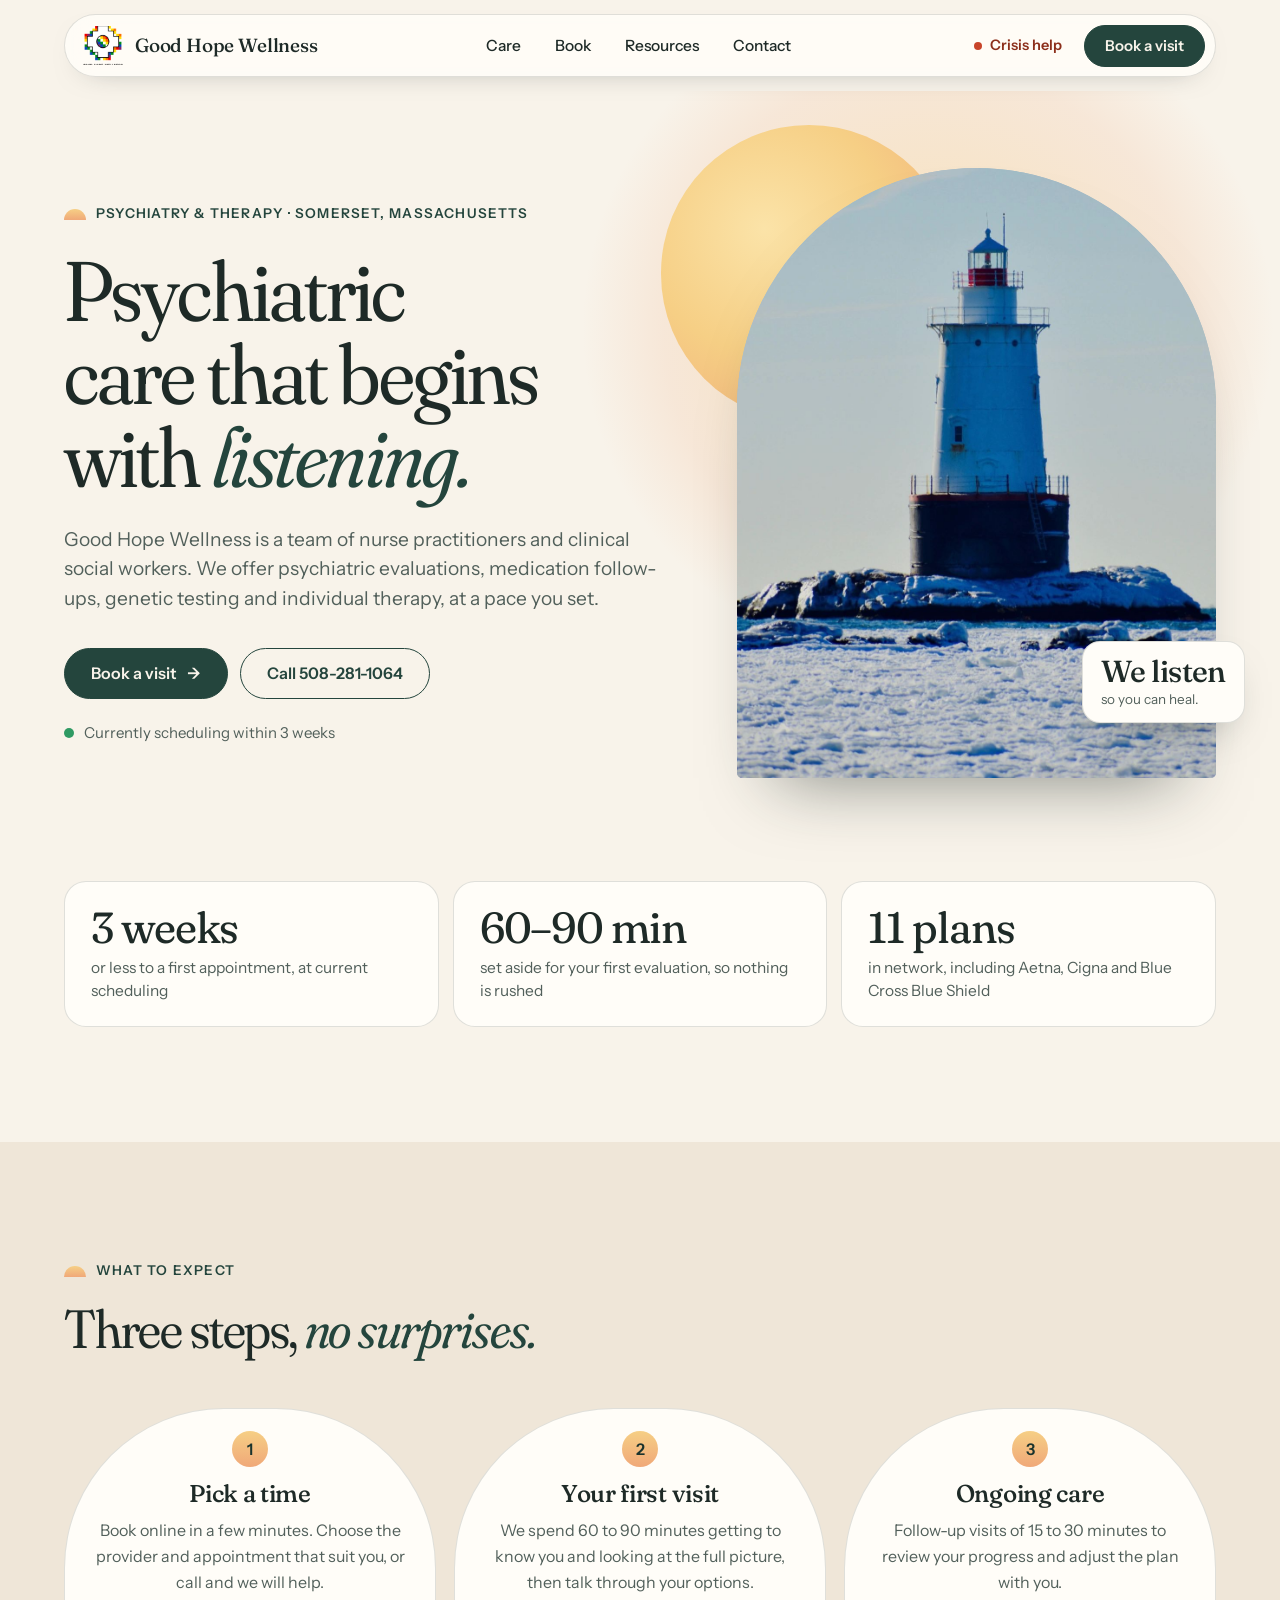
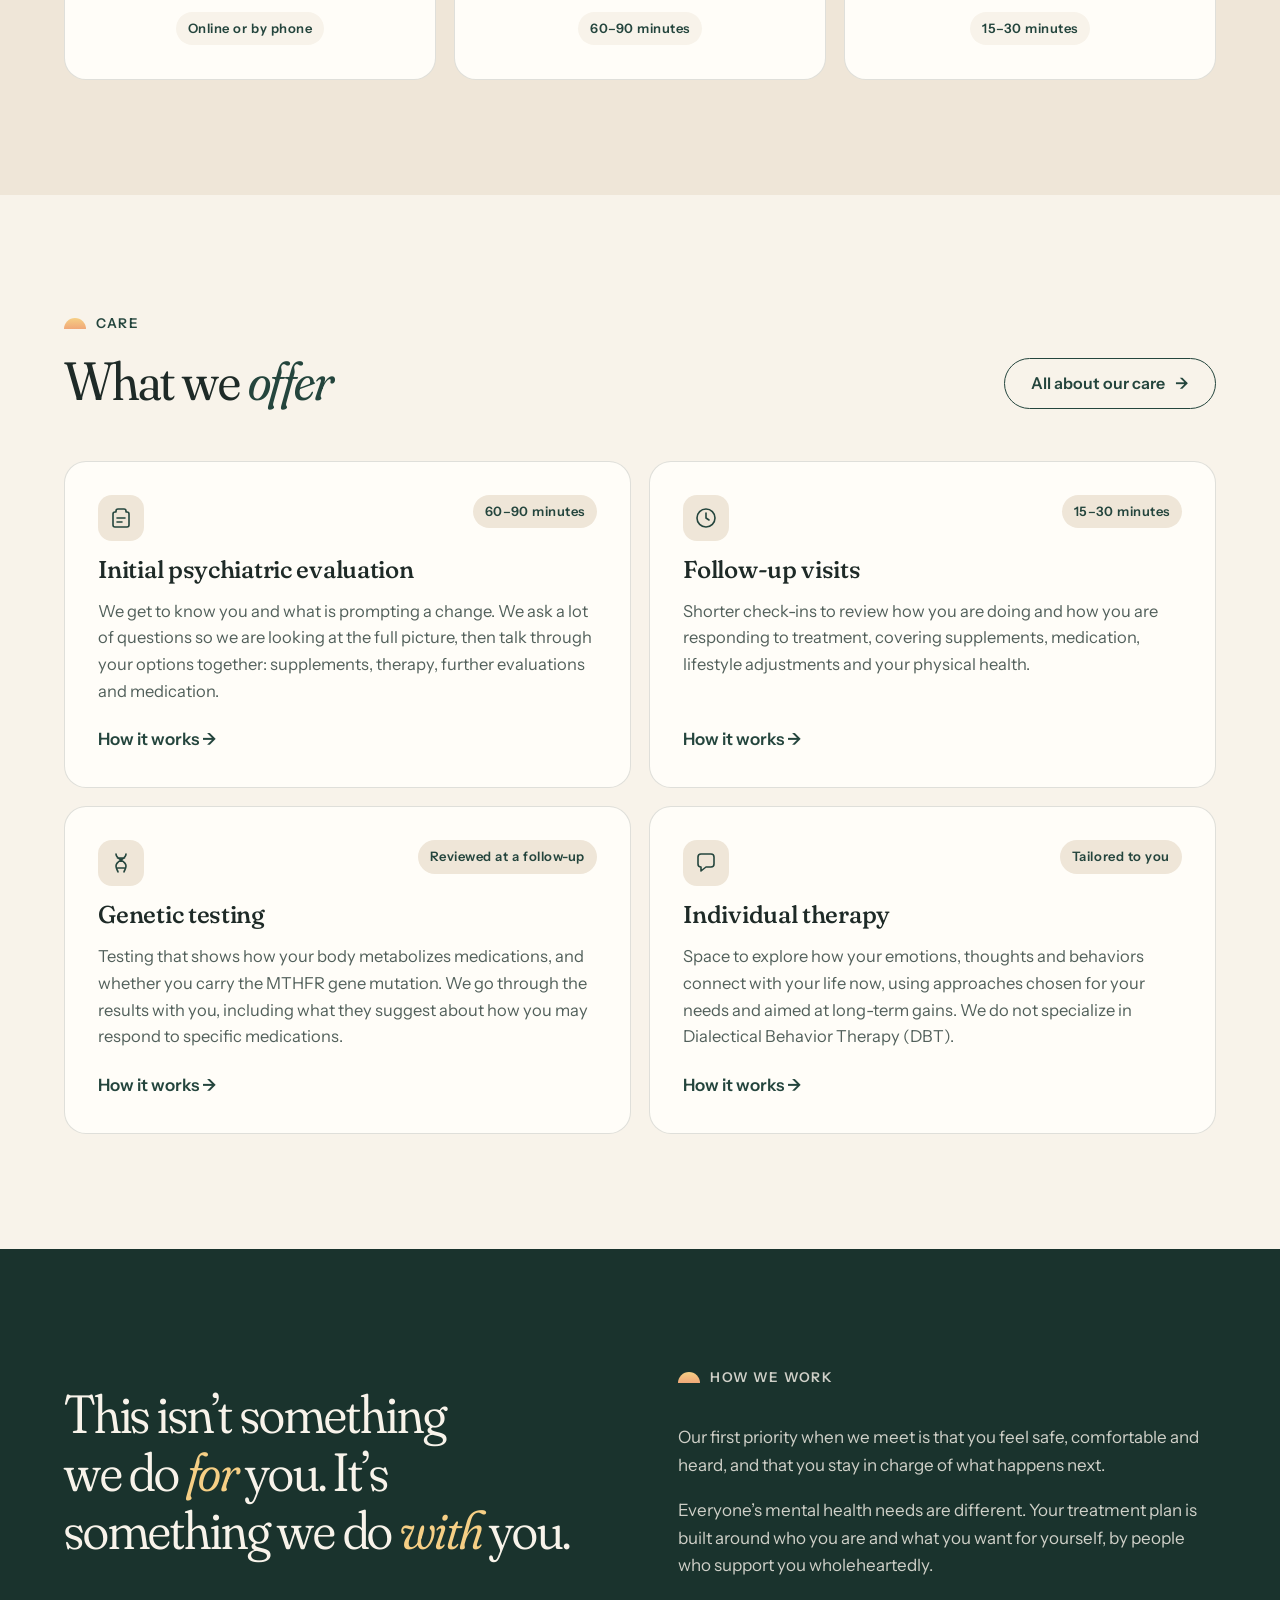
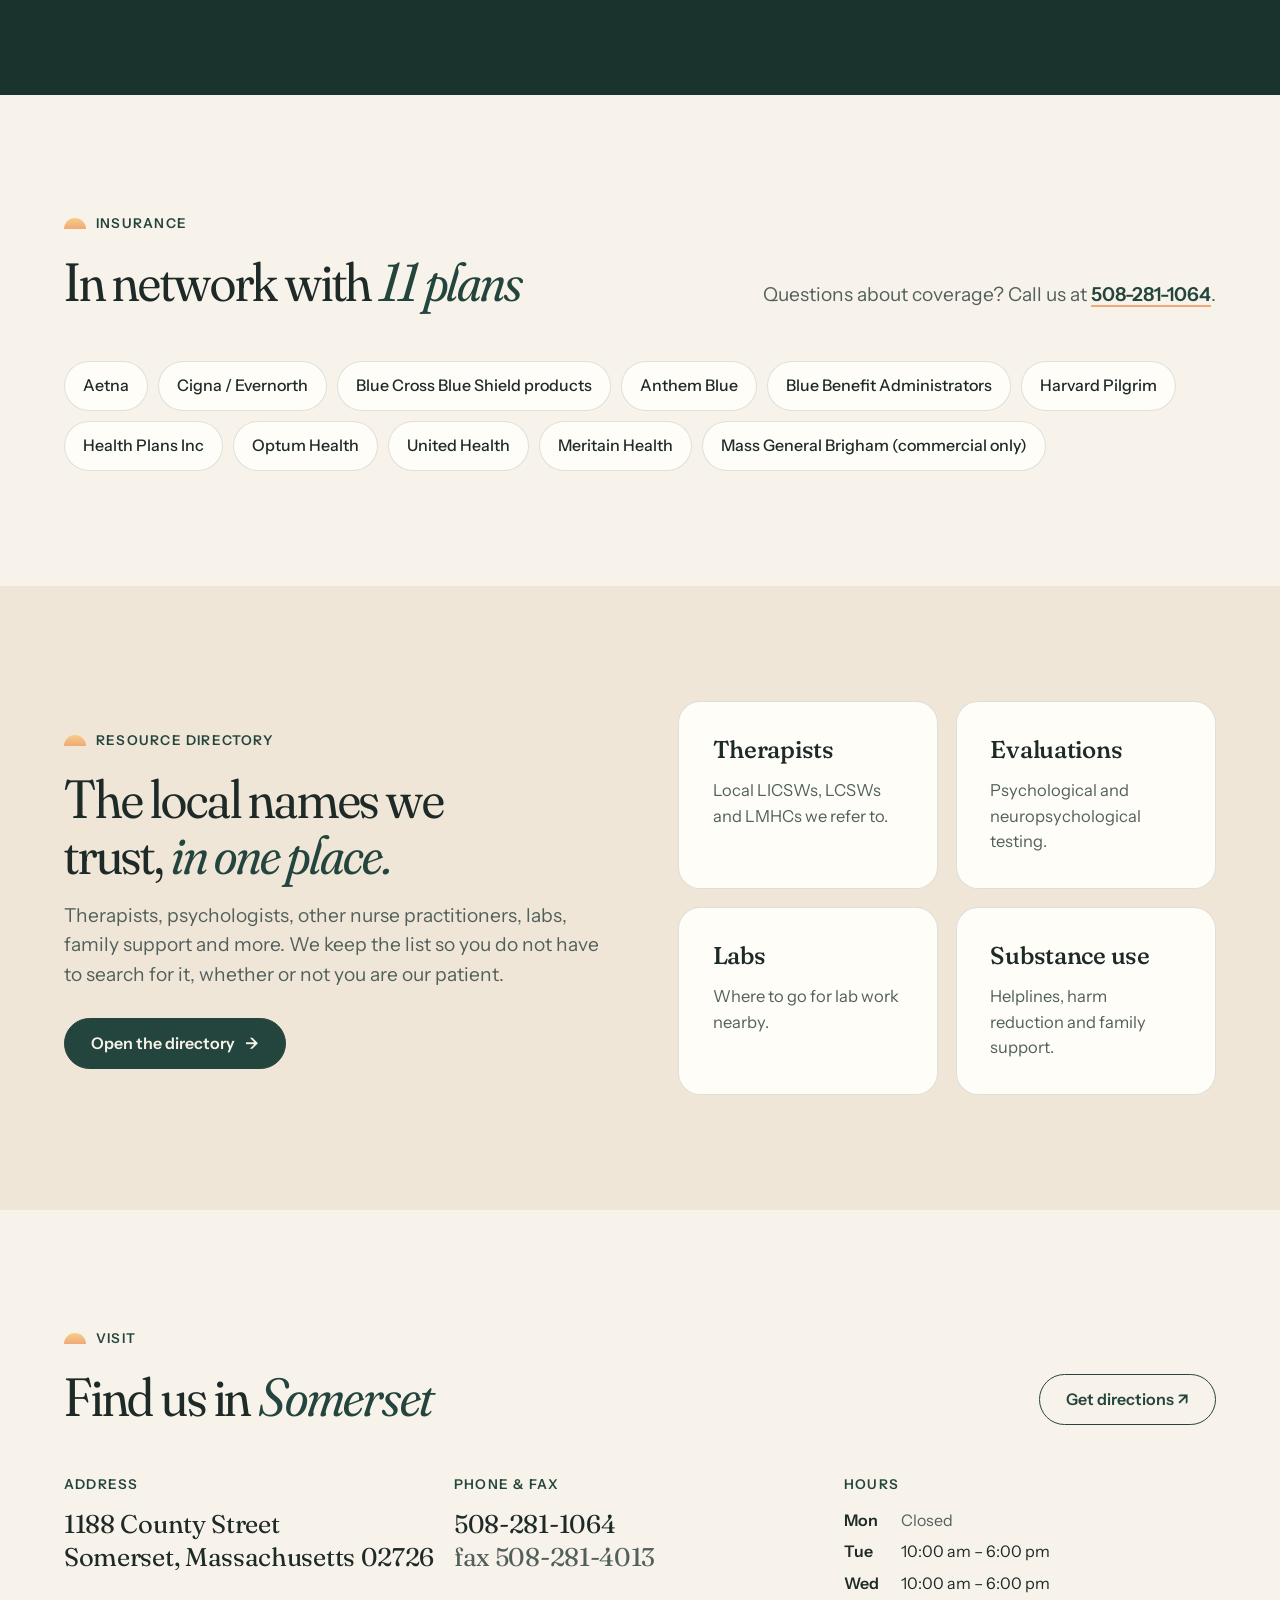
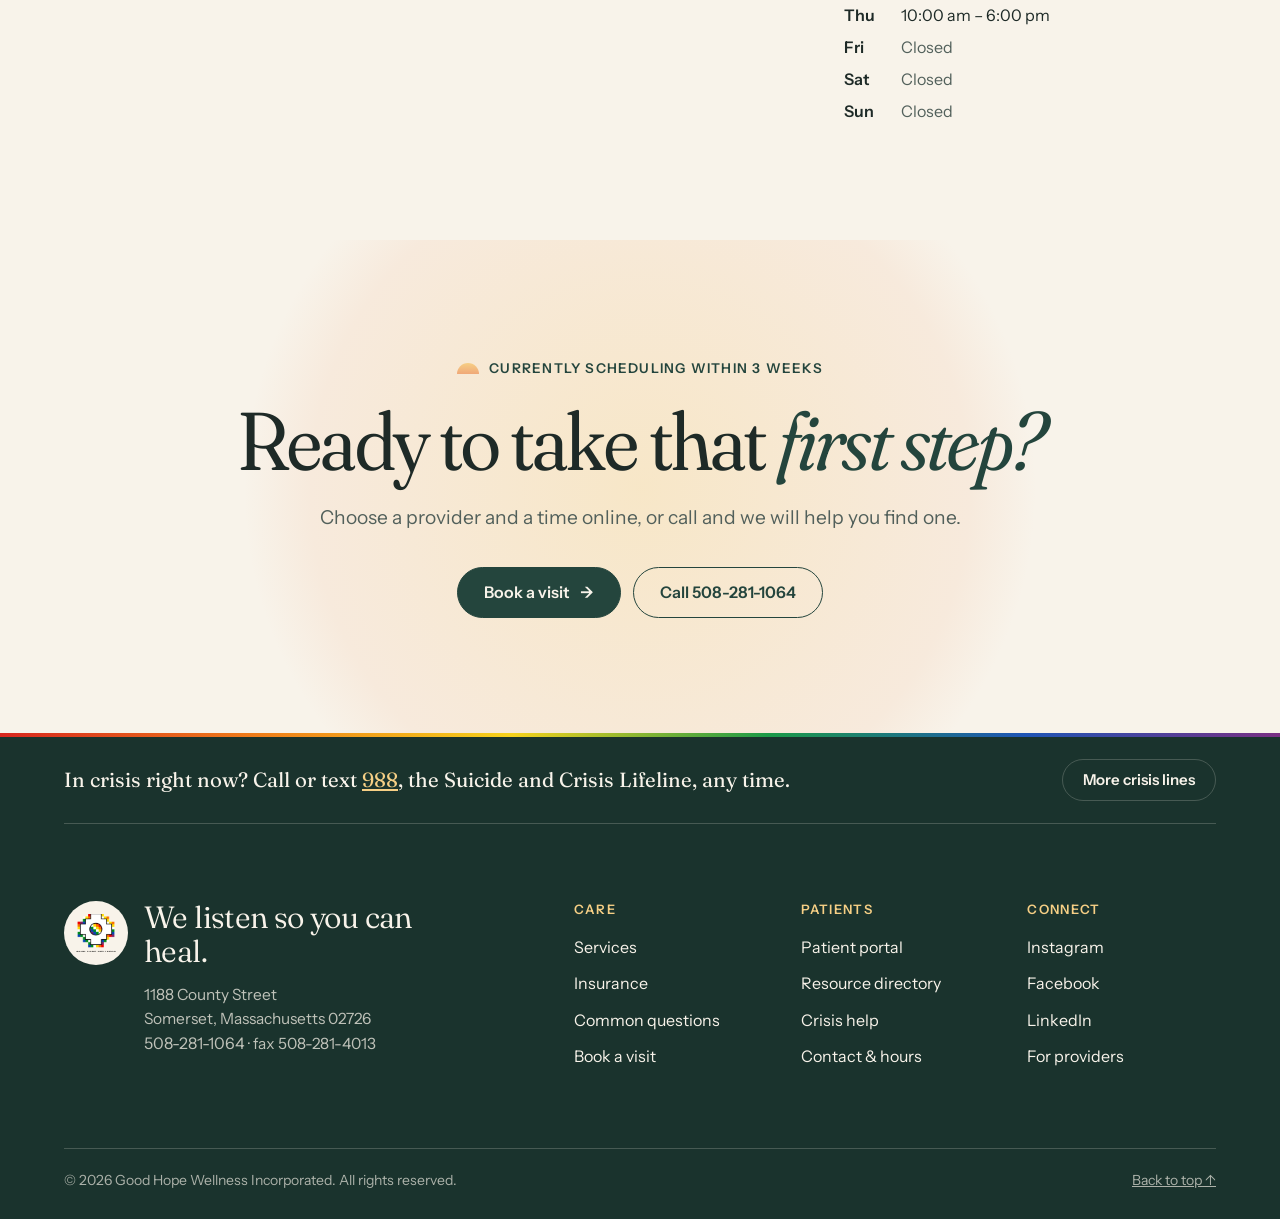
==== index.html @ fed4d44f "Add Good Hope Wellness website Six-page static site (home, care, book, resources, crisis, contact) f" ====
<!doctype html>
<html lang="en-US">
<head>
<meta charset="utf-8">
<meta name="viewport" content="width=device-width, initial-scale=1">
<title>Good Hope Wellness | Psychiatry &amp; therapy in Somerset, Massachusetts</title>
<meta name="description" content="Psychiatric evaluations, medication follow-ups, genetic testing and individual therapy in Somerset, MA. Currently scheduling within 3 weeks.">
<meta name="theme-color" content="#1a332d">
<meta property="og:site_name" content="Good Hope Wellness">
<meta property="og:title" content="Good Hope Wellness | Psychiatry &amp; therapy in Somerset, Massachusetts">
<meta property="og:description" content="Psychiatric evaluations, medication follow-ups, genetic testing and individual therapy in Somerset, MA. Currently scheduling within 3 weeks.">
<meta property="og:type" content="website">
<link rel="icon" href="assets/img/favicon.png">
<link rel="preconnect" href="https://fonts.googleapis.com">
<link rel="preconnect" href="https://fonts.gstatic.com" crossorigin>
<link rel="stylesheet" href="https://fonts.googleapis.com/css2?family=Fraunces:ital,opsz,wght,SOFT@0,9..144,300..600,0..100;1,9..144,300..600,0..100&family=Instrument+Sans:wght@400;500;600&display=swap">
<link rel="stylesheet" href="assets/css/site.css">
<script>document.documentElement.classList.add('js')</script>
<script type="application/ld+json">{"@context": "https://schema.org", "@type": "MedicalBusiness", "name": "Good Hope Wellness", "telephone": "+1-508-281-1064", "faxNumber": "+1-508-281-4013", "medicalSpecialty": "Psychiatric", "address": {"@type": "PostalAddress", "streetAddress": "1188 County Street", "addressLocality": "Somerset", "addressRegion": "MA", "postalCode": "02726", "addressCountry": "US"}, "openingHours": "Tu-Th 10:00-18:00", "sameAs": ["https://www.instagram.com/goodhopewellness", "https://www.facebook.com/GoodHopeWellnessInc", "https://www.linkedin.com/company/good-hope-wellness-incorporated"]}</script>
</head>
<body>
<a class="skip" href="#main">Skip to content</a>
<header class="site-header">
  <div class="wrap">
    <div class="bar">
      <a class="brand" href="./" aria-label="Good Hope Wellness, home"><img src="assets/img/mark.png" alt="" width="240" height="233"><b>Good Hope Wellness</b></a>
      <nav class="nav" aria-label="Primary"><a href="care/">Care</a><a href="book/">Book</a><a href="resources/">Resources</a><a href="contact/">Contact</a></nav>
      <div class="bar__end">
        <a class="crisis-link" href="crisis/">Crisis help</a>
        <a class="btn btn--sm" href="book/">Book a visit</a>
        <button class="menu-btn" type="button" aria-controls="mobile-nav" aria-expanded="false">Menu</button>
      </div>
    </div>
    <nav class="mobile-nav" id="mobile-nav" aria-label="Menu">
      <a href="care/">Care<span aria-hidden="true">→</span></a><a href="book/">Book<span aria-hidden="true">→</span></a><a href="resources/">Resources<span aria-hidden="true">→</span></a><a href="contact/">Contact<span aria-hidden="true">→</span></a>
      <a class="crisis" href="crisis/">Crisis help<span aria-hidden="true">→</span></a>
      <a class="btn" href="book/">Book a visit</a>
    </nav>
  </div>
</header>
<main id="main">
<section class="hero">
  <div class="wrap hero__grid">
    <div>
      <p class="eyebrow">Psychiatry &amp; therapy · Somerset, Massachusetts</p>
      <h1>Psychiatric care that begins with <em>listening.</em></h1>
      <p class="lede">Good Hope Wellness is a team of nurse practitioners and clinical social workers. We offer psychiatric evaluations, medication follow-ups, genetic testing and individual therapy, at a pace you set.</p>
      <div class="hero__cta">
        <a class="btn" href="book/">Book a visit <span class="arr" aria-hidden="true">→</span></a>
        <a class="btn btn--ghost" href="tel:5082811064">Call 508-281-1064</a>
      </div>
      <p class="hero__note"><span class="pulse" aria-hidden="true"></span>Currently scheduling within 3 weeks</p>
    </div>
    <div class="art">
      <div class="art__sun" aria-hidden="true"></div>
      <div class="arch"><img src="assets/img/lighthouse.jpg" alt="A white lighthouse on a small rocky island, surrounded by an icy sea." width="2560" height="1407" fetchpriority="high"></div>
      <div class="art__tag"><b>We listen</b><span>so you can heal.</span></div>
    </div>
  </div>
</section>

<section class="section" style="padding-top:0">
  <div class="wrap">
    <div class="facts">
      <div class="fact rise"><b>3 weeks</b><span>or less to a first appointment, at current scheduling</span></div>
      <div class="fact rise" style="--d:.08s"><b>60–90 min</b><span>set aside for your first evaluation, so nothing is rushed</span></div>
      <div class="fact rise" style="--d:.16s"><b>11 plans</b><span>in network, including Aetna, Cigna and Blue Cross Blue Shield</span></div>
    </div>
  </div>
</section>

<section class="section section--tint">
  <div class="wrap">
    <div class="head rise"><div><p class="eyebrow">What to expect</p><h2>Three steps, <em>no surprises.</em></h2></div></div>
    <ol class="steps">
      <li class="step rise"><h3>Pick a time</h3><p>Book online in a few minutes. Choose the provider and appointment that suit you, or call and we will help.</p><span class="tag">Online or by phone</span></li>
      <li class="step rise" style="--d:.08s"><h3>Your first visit</h3><p>We spend 60 to 90 minutes getting to know you and looking at the full picture, then talk through your options.</p><span class="tag">60–90 minutes</span></li>
      <li class="step rise" style="--d:.16s"><h3>Ongoing care</h3><p>Follow-up visits of 15 to 30 minutes to review your progress and adjust the plan with you.</p><span class="tag">15–30 minutes</span></li>
    </ol>
  </div>
</section>

<section class="section">
  <div class="wrap">
    <div class="head rise">
      <div><p class="eyebrow">Care</p><h2>What we <em>offer</em></h2></div>
      <a class="btn btn--ghost" href="care/">All about our care <span class="arr" aria-hidden="true">→</span></a>
    </div>
    <div class="cards"><a class="card rise" href="care/#eval" style="--d:0.0s"><div class="card__top"><span class="icon"><svg viewBox="0 0 24 24" fill="none" stroke="currentColor" stroke-width="1.6" stroke-linecap="round" stroke-linejoin="round" aria-hidden="true"><path d="M9 3h6a2 2 0 0 1 2 2v1h1a2 2 0 0 1 2 2v11a2 2 0 0 1-2 2H6a2 2 0 0 1-2-2V8a2 2 0 0 1 2-2h1V5a2 2 0 0 1 2-2Z"/><path d="M8 12h8M8 16h5"/></svg></span><span class="tag">60–90 minutes</span></div><h3>Initial psychiatric evaluation</h3><p>We get to know you and what is prompting a change. We ask a lot of questions so we are looking at the full picture, then talk through your options together: supplements, therapy, further evaluations and medication.</p><span class="more">How it works →</span></a><a class="card rise" href="care/#follow" style="--d:0.08s"><div class="card__top"><span class="icon"><svg viewBox="0 0 24 24" fill="none" stroke="currentColor" stroke-width="1.6" stroke-linecap="round" stroke-linejoin="round" aria-hidden="true"><circle cx="12" cy="12" r="9"/><path d="M12 7v5l3 2"/></svg></span><span class="tag">15–30 minutes</span></div><h3>Follow-up visits</h3><p>Shorter check-ins to review how you are doing and how you are responding to treatment, covering supplements, medication, lifestyle adjustments and your physical health.</p><span class="more">How it works →</span></a><a class="card rise" href="care/#gene" style="--d:0.0s"><div class="card__top"><span class="icon"><svg viewBox="0 0 24 24" fill="none" stroke="currentColor" stroke-width="1.6" stroke-linecap="round" stroke-linejoin="round" aria-hidden="true"><path d="M7 3c0 6 10 6 10 12 0 3-2 5-2 6M17 3c0 6-10 6-10 12 0 3 2 5 2 6M8.5 7h7M8.5 17h7"/></svg></span><span class="tag">Reviewed at a follow-up</span></div><h3>Genetic testing</h3><p>Testing that shows how your body metabolizes medications, and whether you carry the MTHFR gene mutation. We go through the results with you, including what they suggest about how you may respond to specific medications.</p><span class="more">How it works →</span></a><a class="card rise" href="care/#talk" style="--d:0.08s"><div class="card__top"><span class="icon"><svg viewBox="0 0 24 24" fill="none" stroke="currentColor" stroke-width="1.6" stroke-linecap="round" stroke-linejoin="round" aria-hidden="true"><path d="M4 6a3 3 0 0 1 3-3h10a3 3 0 0 1 3 3v7a3 3 0 0 1-3 3h-5l-5 4v-4a3 3 0 0 1-3-3V6Z"/></svg></span><span class="tag">Tailored to you</span></div><h3>Individual therapy</h3><p>Space to explore how your emotions, thoughts and behaviors connect with your life now, using approaches chosen for your needs and aimed at long-term gains. We do not specialize in Dialectical Behavior Therapy (DBT).</p><span class="more">How it works →</span></a></div>
  </div>
</section>

<section class="section dark">
  <div class="wrap split">
    <blockquote class="quote rise">This isn’t something we do <em>for</em> you. It’s something we do <em>with</em> you.</blockquote>
    <div class="prose rise" style="--d:.1s">
      <p class="eyebrow" style="margin-bottom:18px">How we work</p>
      <p>Our first priority when we meet is that you feel safe, comfortable and heard, and that you stay in charge of what happens next.</p>
      <p>Everyone’s mental health needs are different. Your treatment plan is built around who you are and what you want for yourself, by people who support you wholeheartedly.</p>
    </div>
  </div>
</section>

<section class="section">
  <div class="wrap">
    <div class="head rise">
      <div><p class="eyebrow">Insurance</p><h2>In network with <em>11 plans</em></h2></div>
      <p class="lede">Questions about coverage? Call us at <a class="tlink" href="tel:5082811064">508-281-1064</a>.</p>
    </div>
    <ul class="chips rise"><li class="chip">Aetna</li><li class="chip">Cigna / Evernorth</li><li class="chip">Blue Cross Blue Shield products</li><li class="chip">Anthem Blue</li><li class="chip">Blue Benefit Administrators</li><li class="chip">Harvard Pilgrim</li><li class="chip">Health Plans Inc</li><li class="chip">Optum Health</li><li class="chip">United Health</li><li class="chip">Meritain Health</li><li class="chip">Mass General Brigham (commercial only)</li></ul>
  </div>
</section>

<section class="section section--tint">
  <div class="wrap split">
    <div class="rise">
      <p class="eyebrow">Resource directory</p>
      <h2 style="margin-block:16px 18px">The local names we trust, <em>in one place.</em></h2>
      <p class="lede">Therapists, psychologists, other nurse practitioners, labs, family support and more. We keep the list so you do not have to search for it, whether or not you are our patient.</p>
      <p style="margin-top:28px"><a class="btn" href="resources/">Open the directory <span class="arr" aria-hidden="true">→</span></a></p>
    </div>
    <div class="cards rise" style="--d:.1s">
      <a class="card" href="resources/#therapists"><h3>Therapists</h3><p class="small">Local LICSWs, LCSWs and LMHCs we refer to.</p></a>
      <a class="card" href="resources/#evaluations"><h3>Evaluations</h3><p class="small">Psychological and neuropsychological testing.</p></a>
      <a class="card" href="resources/#labs"><h3>Labs</h3><p class="small">Where to go for lab work nearby.</p></a>
      <a class="card" href="resources/#substance"><h3>Substance use</h3><p class="small">Helplines, harm reduction and family support.</p></a>
    </div>
  </div>
</section>

<section class="section">
  <div class="wrap">
    <div class="head rise"><div><p class="eyebrow">Visit</p><h2>Find us in <em>Somerset</em></h2></div>
      <a class="btn btn--ghost" href="https://maps.google.com/maps?cid=18014019822060184220" target="_blank" rel="noopener">Get directions ↗</a></div>
    <div class="visit rise">
      <div><h3>Address</h3><p class="big">1188 County Street<br>Somerset, Massachusetts 02726</p></div>
      <div><h3>Phone &amp; fax</h3><p class="big"><a href="tel:5082811064">508-281-1064</a><br><span class="muted">fax 508-281-4013</span></p></div>
      <div><h3>Hours</h3><dl class="hours"><dt>Mon</dt><dd>Closed</dd><dt>Tue</dt><dd class="open">10:00 am – 6:00 pm</dd><dt>Wed</dt><dd class="open">10:00 am – 6:00 pm</dd><dt>Thu</dt><dd class="open">10:00 am – 6:00 pm</dd><dt>Fri</dt><dd>Closed</dd><dt>Sat</dt><dd>Closed</dd><dt>Sun</dt><dd>Closed</dd></dl></div>
    </div>
  </div>
</section>

<section class="section cta">
  <div class="wrap rise">
    <p class="eyebrow">Currently scheduling within 3 weeks</p>
    <h2>Ready to take that <em>first step?</em></h2>
    <p class="lede">Choose a provider and a time online, or call and we will help you find one.</p>
    <div class="cta__row">
      <a class="btn" href="book/">Book a visit <span class="arr" aria-hidden="true">→</span></a>
      <a class="btn btn--ghost" href="tel:5082811064">Call 508-281-1064</a>
    </div>
  </div>
</section>
</main>
<footer class="site-footer">
  <div class="wrap">
    <div class="foot-crisis">
      <p>In crisis right now? Call or text <a href="tel:988">988</a>, the Suicide and Crisis Lifeline, any time.</p>
      <a class="btn btn--line btn--sm" href="crisis/">More crisis lines</a>
    </div>
    <div class="foot">
      <div class="foot__brand">
        <span class="disc"><img src="assets/img/mark.png" alt="" width="240" height="233" loading="lazy"></span>
        <div><p class="tagline">We listen so you can heal.</p>
        <address>1188 County Street<br>Somerset, Massachusetts 02726<br><a href="tel:5082811064">508-281-1064</a> · fax 508-281-4013</address></div>
      </div>
      <div><h2>Care</h2><ul>
        <li><a href="care/">Services</a></li>
        <li><a href="care/#insurance">Insurance</a></li>
        <li><a href="care/#questions">Common questions</a></li>
        <li><a href="book/">Book a visit</a></li></ul></div>
      <div><h2>Patients</h2><ul>
        <li><a href="https://phr.charmtracker.com/login.sas?FACILITY_ID=18271991c0b58703e4a620fef637b2057838e95bfe2f4fdb98ee2e5ce9d5cc8ac81b440bc8a53a00" target="_blank" rel="noopener">Patient portal</a></li>
        <li><a href="resources/">Resource directory</a></li>
        <li><a href="crisis/">Crisis help</a></li>
        <li><a href="contact/">Contact &amp; hours</a></li></ul></div>
      <div><h2>Connect</h2><ul>
        <li><a href="https://www.instagram.com/goodhopewellness" target="_blank" rel="noopener">Instagram</a></li>
        <li><a href="https://www.facebook.com/GoodHopeWellnessInc" target="_blank" rel="noopener">Facebook</a></li>
        <li><a href="https://www.linkedin.com/company/good-hope-wellness-incorporated" target="_blank" rel="noopener">LinkedIn</a></li>
        <li><a href="contact/#providers">For providers</a></li></ul></div>
    </div>
    <div class="legal"><span>© 2026 Good Hope Wellness Incorporated. All rights reserved.</span><a href="#main">Back to top ↑</a></div>
  </div>
</footer>
<script src="assets/js/site.js" defer></script>
</body>
</html>
---- assets/css/site.css ----
/* Good Hope Wellness — new site
   Fraunces (display) + Instrument Sans (text). Soft arches, a rising sun, warm paper. */

:root {
  --paper: #f8f3ea;
  --paper-2: #efe6d8;
  --card: #fffdf8;
  --ink: #1e2a27;
  --muted: #52605b;
  --pine: #24453d;
  --pine-2: #1a332d;
  --dawn: #f0a878;
  --sun: #f6cf85;
  --sea: #a9bfca;
  --line: rgba(30, 42, 39, 0.14);
  --line-light: rgba(248, 243, 234, 0.2);
  --display: "Fraunces", "Iowan Old Style", Georgia, serif;
  --text: "Instrument Sans", system-ui, -apple-system, "Segoe UI", sans-serif;
  --gutter: clamp(20px, 5vw, 72px);
  --r: 22px;
  --ease: cubic-bezier(0.22, 0.8, 0.2, 1);
  --rainbow: linear-gradient(90deg, #d7261e, #ef7d1a, #f6d21c, #1c9a48, #1f55b5, #7a2f83);
}

*, *::before, *::after { box-sizing: border-box; }
html { -webkit-text-size-adjust: 100%; scroll-behavior: smooth; scroll-padding-top: 96px; }
body {
  margin: 0; background: var(--paper); color: var(--ink);
  font: 400 17px/1.62 var(--text);
  -webkit-font-smoothing: antialiased; text-rendering: optimizeLegibility;
}
img, svg { display: block; max-width: 100%; height: auto; }
h1, h2, h3, h4, p, ul, ol, dl, dd, figure, blockquote { margin: 0; padding: 0; }
ul, ol { list-style: none; }
a { color: inherit; }
button, input { font: inherit; color: inherit; }
:focus-visible { outline: 2px solid var(--pine); outline-offset: 3px; border-radius: 6px; }
.dark :focus-visible { outline-color: var(--sun); }
::selection { background: var(--sun); color: var(--ink); }

.skip { position: absolute; left: 12px; top: -80px; z-index: 100; background: var(--pine); color: var(--paper); padding: 12px 18px; border-radius: 999px; text-decoration: none; font-weight: 500; }
.skip:focus { top: 12px; }

.wrap { max-width: 1320px; margin-inline: auto; padding-inline: var(--gutter); }
.narrow { max-width: 860px; }

/* ---------- type ---------- */
.display, h1, h2 { font-family: var(--display); font-weight: 380; letter-spacing: -0.022em; font-variation-settings: "SOFT" 60, "opsz" 144; text-wrap: balance; }
h1 { font-size: clamp(2.7rem, 6.6vw, 5.7rem); line-height: 0.98; }
h2 { font-size: clamp(2rem, 4.2vw, 3.5rem); line-height: 1.04; }
h3 { font: 500 clamp(1.3rem, 1.9vw, 1.6rem)/1.18 var(--display); letter-spacing: -0.012em; font-variation-settings: "SOFT" 60; }
em { font-style: italic; color: var(--pine); }
.dark em { color: var(--sun); }
.eyebrow { display: inline-flex; align-items: center; gap: 10px; font-size: 13.5px; font-weight: 600; letter-spacing: 0.09em; text-transform: uppercase; color: var(--pine); }
.eyebrow::before { content: ""; width: 22px; height: 11px; border-radius: 22px 22px 0 0; background: linear-gradient(180deg, var(--sun), var(--dawn)); }
.dark .eyebrow { color: var(--sun); }
.lede { font-size: clamp(1.1rem, 1.5vw, 1.3rem); line-height: 1.55; color: var(--muted); max-width: 56ch; }
.dark .lede { color: rgba(248, 243, 234, 0.82); }
.muted { color: var(--muted); }
.small { font-size: 14.5px; line-height: 1.55; }

/* ---------- buttons ---------- */
.btn {
  display: inline-flex; align-items: center; justify-content: center; gap: 10px;
  padding: 15px 26px; border-radius: 999px; border: 1.5px solid var(--pine);
  background: var(--pine); color: var(--paper); text-decoration: none; font-weight: 600; font-size: 16px; line-height: 1.2;
  transition: transform 0.35s var(--ease), background 0.3s, color 0.3s, box-shadow 0.35s var(--ease); cursor: pointer;
}
.btn:hover { transform: translateY(-2px); box-shadow: 0 12px 26px -12px rgba(36, 69, 61, 0.55); }
.btn .arr { transition: transform 0.35s var(--ease); }
.btn:hover .arr { transform: translateX(4px); }
.btn--ghost { background: transparent; color: var(--pine); }
.btn--ghost:hover { background: var(--pine); color: var(--paper); }
.btn--sun { background: var(--sun); border-color: var(--sun); color: var(--pine-2); }
.btn--sun:hover { box-shadow: 0 12px 26px -12px rgba(246, 207, 133, 0.6); }
.btn--line { background: transparent; border-color: var(--line-light); color: var(--paper); }
.btn--line:hover { background: var(--paper); color: var(--pine-2); border-color: var(--paper); }
.btn--sm { padding: 11px 20px; font-size: 15px; }
.tlink { font-weight: 600; color: var(--pine); text-decoration: underline; text-decoration-thickness: 1.5px; text-underline-offset: 4px; text-decoration-color: var(--dawn); }
.tlink:hover { text-decoration-color: var(--pine); }
.dark .tlink { color: var(--paper); }

/* ---------- header ---------- */
.site-header { position: sticky; top: 0; z-index: 50; padding-block: 14px; transition: transform 0.45s var(--ease); }
.site-header.is-hidden { transform: translateY(-110%); }
.bar {
  display: flex; align-items: center; justify-content: space-between; gap: 18px;
  background: rgba(255, 253, 248, 0.86); backdrop-filter: blur(14px) saturate(150%); -webkit-backdrop-filter: blur(14px) saturate(150%);
  border: 1px solid var(--line); border-radius: 999px; padding: 9px 10px 9px 18px;
  box-shadow: 0 10px 30px -22px rgba(30, 42, 39, 0.5);
}
.brand { display: inline-flex; align-items: center; gap: 12px; text-decoration: none; }
.brand img { width: 40px; }
.brand b { font: 500 19px/1 var(--display); letter-spacing: -0.01em; white-space: nowrap; }
.nav { display: flex; align-items: center; gap: 4px; }
.nav a { text-decoration: none; font-weight: 500; font-size: 15.5px; padding: 9px 15px; border-radius: 999px; transition: background 0.25s; }
.nav a:hover, .nav a[aria-current="page"] { background: var(--paper-2); }
.bar__end { display: flex; align-items: center; gap: 8px; }
.crisis-link { display: inline-flex; align-items: center; gap: 8px; text-decoration: none; font-weight: 600; font-size: 14.5px; padding: 9px 14px; border-radius: 999px; color: #8c2f1b; }
.crisis-link::before { content: ""; width: 8px; height: 8px; border-radius: 50%; background: #c8452a; }
.crisis-link:hover { background: #f7e3da; }
.menu-btn { display: none; border: 1.5px solid var(--line); background: transparent; border-radius: 999px; padding: 10px 18px; font-weight: 600; font-size: 15px; cursor: pointer; }
.mobile-nav { display: none; }

/* ---------- hero ---------- */
.hero { position: relative; padding-block: clamp(36px, 6vw, 84px) clamp(56px, 8vw, 120px); overflow: hidden; }
.hero::before { content: ""; position: absolute; inset: -30% -10% auto 35%; height: 120%; z-index: -1; background: radial-gradient(closest-side, rgba(246, 207, 133, 0.5), rgba(240, 168, 120, 0.16) 55%, transparent 72%); }
.hero__grid { display: grid; grid-template-columns: minmax(0, 1.12fr) minmax(0, 0.88fr); gap: clamp(28px, 5vw, 80px); align-items: center; }
.hero h1 { margin-block: 22px 26px; }
.hero__cta { display: flex; flex-wrap: wrap; gap: 12px; margin-top: 34px; }
.hero__note { margin-top: 22px; display: flex; align-items: center; gap: 10px; font-size: 15px; color: var(--muted); }
.pulse { width: 10px; height: 10px; border-radius: 50%; background: #2f9a63; box-shadow: 0 0 0 0 rgba(47, 154, 99, 0.5); animation: pulse 2.4s infinite; flex: none; }
@keyframes pulse { 70% { box-shadow: 0 0 0 10px rgba(47, 154, 99, 0); } 100% { box-shadow: 0 0 0 0 rgba(47, 154, 99, 0); } }

.art { position: relative; max-width: 480px; margin-inline: auto; width: 100%; }
.art__sun { position: absolute; width: 62%; aspect-ratio: 1; border-radius: 50%; left: -16%; top: -7%; background: radial-gradient(circle at 35% 35%, #fbe3a8, var(--sun) 45%, var(--dawn)); }
.arch { position: relative; border-radius: 999px 999px var(--r) var(--r); overflow: hidden; aspect-ratio: 4 / 5.1; background: var(--sea); box-shadow: 0 40px 70px -40px rgba(30, 42, 39, 0.55); }
.arch img { width: 100%; height: 100%; object-fit: cover; object-position: 53% 50%; }
.art__tag { position: absolute; right: -6%; bottom: 9%; background: var(--card); border: 1px solid var(--line); border-radius: 18px; padding: 14px 18px; box-shadow: 0 18px 40px -22px rgba(30, 42, 39, 0.5); max-width: 220px; }
.art__tag b { display: block; font: 500 1.9rem/1 var(--display); letter-spacing: -0.02em; }
.art__tag span { font-size: 13.5px; color: var(--muted); line-height: 1.35; display: block; margin-top: 4px; }

/* ---------- sections ---------- */
.section { padding-block: clamp(64px, 9vw, 130px); }
.section--tint { background: var(--paper-2); }
.dark { background: var(--pine-2); color: var(--paper); }
.head { display: flex; flex-wrap: wrap; align-items: flex-end; justify-content: space-between; gap: 20px 40px; margin-bottom: clamp(30px, 4vw, 56px); }
.head h2 { margin-top: 16px; max-width: 16em; }
.head .lede { margin-top: 16px; }

.page-head { padding-block: clamp(34px, 5vw, 72px) clamp(40px, 6vw, 80px); position: relative; overflow: hidden; }
.page-head::before { content: ""; position: absolute; right: -8%; top: -60%; width: min(62vw, 720px); aspect-ratio: 1; border-radius: 50%; z-index: -1; background: radial-gradient(closest-side, rgba(246, 207, 133, 0.45), rgba(240, 168, 120, 0.12) 60%, transparent 74%); }
.page-head h1 { margin-block: 20px 22px; max-width: 13em; }

.facts { display: grid; grid-template-columns: repeat(3, minmax(0, 1fr)); gap: 14px; }
.fact { background: var(--card); border: 1px solid var(--line); border-radius: var(--r); padding: 24px 26px; }
.fact b { display: block; font: 400 clamp(2rem, 3.4vw, 2.9rem)/1 var(--display); letter-spacing: -0.025em; font-variation-settings: "SOFT" 60; }
.fact span { display: block; margin-top: 8px; color: var(--muted); font-size: 15.5px; line-height: 1.45; }

.steps { display: grid; grid-template-columns: repeat(3, minmax(0, 1fr)); gap: 18px; counter-reset: s; }
.step { position: relative; background: var(--card); border: 1px solid var(--line); border-radius: 160px 160px var(--r) var(--r); padding: 70px 30px 34px; text-align: center; counter-increment: s; }
.step::before { content: counter(s); position: absolute; top: 22px; left: 50%; transform: translateX(-50%); width: 36px; height: 36px; border-radius: 50%; display: grid; place-items: center; background: linear-gradient(180deg, var(--sun), var(--dawn)); font: 600 16px/1 var(--text); color: var(--pine-2); }
.step h3 { margin-bottom: 10px; }
.step p { color: var(--muted); font-size: 16px; }
.step .tag { display: inline-block; margin-top: 16px; }

.tag { font-size: 13px; font-weight: 600; letter-spacing: 0.04em; padding: 6px 12px; border-radius: 999px; background: var(--paper-2); color: var(--pine); }
.section--tint .tag { background: var(--paper); }

.cards { display: grid; grid-template-columns: repeat(2, minmax(0, 1fr)); gap: 18px; }
.cards--3 { grid-template-columns: repeat(3, minmax(0, 1fr)); }
.card { background: var(--card); border: 1px solid var(--line); border-radius: var(--r); padding: clamp(24px, 2.6vw, 36px); display: flex; flex-direction: column; gap: 14px; transition: transform 0.4s var(--ease), box-shadow 0.4s var(--ease); }
a.card { text-decoration: none; }
a.card:hover { transform: translateY(-4px); box-shadow: 0 26px 44px -30px rgba(30, 42, 39, 0.5); }
.card p { color: var(--muted); font-size: 16.5px; }
.card .more { margin-top: auto; padding-top: 8px; font-weight: 600; color: var(--pine); }
.card__top { display: flex; justify-content: space-between; align-items: flex-start; gap: 14px; }
.icon { width: 46px; height: 46px; border-radius: 14px; display: grid; place-items: center; background: var(--paper-2); color: var(--pine); flex: none; }
.icon svg { width: 24px; height: 24px; }

.split { display: grid; grid-template-columns: minmax(0, 1fr) minmax(0, 1fr); gap: clamp(28px, 6vw, 96px); align-items: center; }
.quote { font: 350 clamp(1.9rem, 4.2vw, 3.6rem)/1.08 var(--display); letter-spacing: -0.022em; font-variation-settings: "SOFT" 80, "opsz" 144; text-wrap: balance; }
.prose p + p { margin-top: 1.05em; }
.prose p { color: var(--muted); }
.dark .prose p { color: rgba(248, 243, 234, 0.82); }

.chips { display: flex; flex-wrap: wrap; gap: 10px; }
.chip { background: var(--card); border: 1px solid var(--line); border-radius: 999px; padding: 11px 18px; font-weight: 500; font-size: 16px; }
.dark .chip { background: rgba(248, 243, 234, 0.07); border-color: var(--line-light); }

.visit { display: grid; grid-template-columns: repeat(3, minmax(0, 1fr)); gap: 18px; }
.visit h3 { font: 600 13.5px/1.3 var(--text); letter-spacing: 0.09em; text-transform: uppercase; color: var(--pine); margin-bottom: 14px; }
.dark .visit h3 { color: var(--sun); }
.big { font: 400 clamp(1.35rem, 2vw, 1.7rem)/1.3 var(--display); letter-spacing: -0.012em; }
.big a { text-decoration: none; }
.big a:hover { text-decoration: underline; text-underline-offset: 5px; text-decoration-thickness: 1.5px; }
.hours { display: grid; grid-template-columns: auto 1fr; gap: 6px 22px; font-size: 16px; }
.hours dt { font-weight: 600; }
.hours dd { color: var(--muted); }
.hours .open { color: var(--ink); }
.dark .hours dd { color: rgba(248, 243, 234, 0.7); }
.dark .hours .open { color: var(--paper); }

/* FAQ */
.faq { border-top: 1px solid var(--line); }
.faq details { border-bottom: 1px solid var(--line); }
.faq summary { list-style: none; cursor: pointer; display: flex; justify-content: space-between; align-items: center; gap: 20px; padding: 22px 0; font: 500 clamp(1.15rem, 1.7vw, 1.4rem)/1.25 var(--display); letter-spacing: -0.01em; }
.faq summary::-webkit-details-marker { display: none; }
.faq summary::after { content: "+"; flex: none; width: 34px; height: 34px; border-radius: 50%; border: 1.5px solid var(--line); display: grid; place-items: center; font: 400 20px/1 var(--text); transition: transform 0.35s var(--ease), background 0.3s; }
.faq details[open] summary::after { transform: rotate(45deg); background: var(--sun); border-color: var(--sun); }
.faq details p { padding: 0 54px 24px 0; color: var(--muted); max-width: 68ch; }

/* resources directory */
.tools { position: sticky; top: 84px; z-index: 20; background: rgba(248, 243, 234, 0.92); backdrop-filter: blur(10px); -webkit-backdrop-filter: blur(10px); padding-block: 14px; border-bottom: 1px solid var(--line); }
.tools__in { display: flex; flex-wrap: wrap; gap: 12px 16px; align-items: center; }
.search { flex: 1 1 260px; max-width: 380px; position: relative; }
.search input { width: 100%; border: 1.5px solid var(--line); background: var(--card); border-radius: 999px; padding: 12px 18px 12px 44px; font-size: 16px; }
.search input:focus { outline: none; border-color: var(--pine); }
.search svg { position: absolute; left: 16px; top: 50%; transform: translateY(-50%); width: 18px; height: 18px; color: var(--muted); }
.filters { display: flex; flex-wrap: wrap; gap: 8px; }
.filter { border: 1.5px solid var(--line); background: transparent; border-radius: 999px; padding: 9px 16px; font-weight: 500; font-size: 15px; cursor: pointer; transition: background 0.25s, color 0.25s, border-color 0.25s; }
.filter:hover { border-color: var(--pine); }
.filter[aria-pressed="true"] { background: var(--pine); border-color: var(--pine); color: var(--paper); }
.count { font-size: 14.5px; color: var(--muted); margin-left: auto; }
.group { padding-block: clamp(36px, 5vw, 64px); border-bottom: 1px solid var(--line); }
.group[hidden], .res[hidden] { display: none; }
.group__head { display: grid; grid-template-columns: minmax(0, 4fr) minmax(0, 8fr); gap: 16px clamp(20px, 4vw, 60px); }
.group__head h2 { font-size: clamp(1.7rem, 3vw, 2.5rem); }
.group__head p { color: var(--muted); margin-top: 12px; font-size: 16px; }
.list { display: grid; grid-template-columns: repeat(2, minmax(0, 1fr)); gap: 12px; }
.res { background: var(--card); border: 1px solid var(--line); border-radius: 18px; padding: 18px 20px; display: flex; flex-direction: column; gap: 6px; text-decoration: none; transition: transform 0.35s var(--ease), border-color 0.25s; }
a.res:hover { transform: translateY(-2px); border-color: var(--pine); }
.res b { font: 500 1.14rem/1.25 var(--display); letter-spacing: -0.008em; }
.res span { font-size: 14.5px; color: var(--muted); line-height: 1.45; }
.res .dom { font-size: 13.5px; font-weight: 600; color: var(--pine); margin-top: auto; padding-top: 6px; }
.res a { color: var(--pine); font-weight: 600; }
.empty { padding: 60px 0; text-align: center; color: var(--muted); }

/* crisis */
.nine { background: var(--pine-2); color: var(--paper); border-radius: calc(var(--r) * 1.4); padding: clamp(28px, 4.4vw, 64px); display: grid; grid-template-columns: auto 1fr; gap: 16px clamp(24px, 5vw, 80px); align-items: center; }
.nine a.num { font: 350 clamp(5rem, 15vw, 11rem)/0.82 var(--display); letter-spacing: -0.04em; text-decoration: none; color: var(--sun); font-variation-settings: "SOFT" 80, "opsz" 144; }
.nine p { font: 400 clamp(1.3rem, 2.2vw, 1.9rem)/1.22 var(--display); max-width: 22em; }
.lines { border-top: 1px solid var(--line); }
.lines li { display: grid; grid-template-columns: minmax(0, 5fr) minmax(0, 7fr); gap: 6px clamp(16px, 3vw, 44px); padding: 20px 0; border-bottom: 1px solid var(--line); align-items: baseline; }
.lines .who { color: var(--muted); font-size: 16px; }
.lines .how { font: 400 clamp(1.25rem, 2vw, 1.65rem)/1.25 var(--display); }
.lines .how a, .region a.tel { color: var(--pine); text-decoration: underline; text-decoration-color: var(--dawn); text-underline-offset: 4px; text-decoration-thickness: 1.5px; }
.region h3 { margin-bottom: 4px; }
.region .big { margin-top: 4px; }

.embed { border: 1px solid var(--line); border-radius: var(--r); overflow: hidden; background: #fff; }
.embed iframe { display: block; width: 100%; height: 1040px; border: 0; }

/* closing band */
.cta { position: relative; overflow: hidden; text-align: center; }
.cta::before { content: ""; position: absolute; left: 50%; bottom: -62%; width: min(120vw, 1100px); aspect-ratio: 1; border-radius: 50%; transform: translateX(-50%); background: radial-gradient(closest-side, rgba(246, 207, 133, 0.34), rgba(240, 168, 120, 0.12) 60%, transparent 72%); pointer-events: none; }
.cta > .wrap { position: relative; }
.cta h2 { font-size: clamp(2.4rem, 6.4vw, 5.2rem); line-height: 0.98; margin: 18px auto 22px; max-width: 12em; }
.cta .lede { margin-inline: auto; }
.cta__row { display: flex; flex-wrap: wrap; justify-content: center; gap: 12px; margin-top: 34px; }

/* ---------- footer ---------- */
.site-footer { background: var(--pine-2); color: var(--paper); }
.site-footer::before { content: ""; display: block; height: 4px; background: var(--rainbow); }
.foot-crisis { display: flex; flex-wrap: wrap; align-items: center; justify-content: space-between; gap: 14px 30px; padding-block: 22px; border-bottom: 1px solid var(--line-light); }
.foot-crisis p { font: 400 clamp(1.1rem, 1.6vw, 1.35rem)/1.3 var(--display); }
.foot-crisis a:not(.btn) { color: var(--sun); }
.foot { display: grid; grid-template-columns: minmax(0, 5fr) repeat(3, minmax(0, 2fr)); gap: 36px clamp(16px, 3vw, 48px); padding-block: clamp(44px, 6vw, 84px); }
.foot__brand { display: flex; gap: 16px; align-items: flex-start; }
.foot__brand .disc { flex: none; width: 64px; height: 64px; border-radius: 50%; background: var(--paper); display: grid; place-items: center; }
.foot__brand .disc img { width: 40px; }
.foot__brand p.tagline { font: 350 clamp(1.5rem, 2.4vw, 2.1rem)/1.1 var(--display); letter-spacing: -0.02em; max-width: 10em; }
.foot address { font-style: normal; margin-top: 14px; color: rgba(248, 243, 234, 0.74); font-size: 15.5px; line-height: 1.55; }
.foot h2 { font: 600 13px/1.3 var(--text); letter-spacing: 0.1em; text-transform: uppercase; color: var(--sun); margin-bottom: 16px; }
.foot li + li { margin-top: 9px; }
.foot a { text-decoration: none; font-size: 16px; }
.foot a:hover { text-decoration: underline; text-underline-offset: 4px; }
.legal { display: flex; flex-wrap: wrap; justify-content: space-between; gap: 8px 24px; padding-block: 20px 28px; border-top: 1px solid var(--line-light); font-size: 14px; color: rgba(248, 243, 234, 0.66); }
.legal a { color: inherit; }

/* ---------- motion ---------- */
.js .rise { opacity: 0; transform: translateY(22px); transition: opacity 0.9s var(--ease), transform 0.9s var(--ease); transition-delay: var(--d, 0s); }
.js .rise.in { opacity: 1; transform: none; }
.js .art__sun { transform: translateY(26%) scale(0.86); opacity: 0; transition: transform 1.8s var(--ease) 0.15s, opacity 1.2s ease 0.15s; }
.js.ready .art__sun { transform: none; opacity: 1; }

/* ---------- responsive ---------- */
@media (max-width: 1020px) {
  .nav, .crisis-link { display: none; }
  .menu-btn { display: inline-block; }
  .mobile-nav { display: none; margin-top: 10px; background: var(--card); border: 1px solid var(--line); border-radius: 26px; padding: 14px; box-shadow: 0 24px 50px -28px rgba(30, 42, 39, 0.55); }
  .mobile-nav.open { display: block; }
  .mobile-nav a { display: flex; justify-content: space-between; text-decoration: none; padding: 15px 16px; border-radius: 16px; font: 500 1.35rem/1.2 var(--display); }
  .mobile-nav a:hover, .mobile-nav a[aria-current="page"] { background: var(--paper-2); }
  .mobile-nav .crisis { color: #8c2f1b; }
  .mobile-nav .btn { margin-top: 10px; font: 600 16px/1.2 var(--text); justify-content: center; color: var(--paper); }
  .foot { grid-template-columns: repeat(3, minmax(0, 1fr)); }
  .foot__brand { grid-column: 1 / -1; }
  .cards--3 { grid-template-columns: repeat(2, minmax(0, 1fr)); }
}
@media (max-width: 860px) {
  .hero__grid, .split, .group__head { grid-template-columns: 1fr; }
  .art { max-width: 360px; margin-top: 12px; }
  .art__tag { right: -2%; }
  .facts, .steps, .visit { grid-template-columns: 1fr; }
  .step { border-radius: var(--r); padding: 64px 26px 28px; }
  .cards, .cards--3, .list { grid-template-columns: 1fr; }
  .nine { grid-template-columns: 1fr; }
  .lines li { grid-template-columns: 1fr; }
  .tools { position: static; }
  .count { margin-left: 0; width: 100%; }
  .faq details p { padding-right: 0; }
}
@media (max-width: 560px) {
  body { font-size: 16.5px; }
  .brand b { font-size: 17px; }
  .bar .btn { display: none; }
  .hero__cta .btn, .cta__row .btn { flex: 1 1 100%; }
  .foot { grid-template-columns: 1fr 1fr; }
  .embed iframe { height: 1160px; }
}
@media (prefers-reduced-motion: reduce) {
  html { scroll-behavior: auto; }
  *, *::before, *::after { animation: none !important; transition-duration: 0.001s !important; transition-delay: 0s !important; }
  .js .rise, .js .art__sun { opacity: 1; transform: none; }
}
@media print {
  .site-header, .cta, .tools { display: none !important; }
  .js .rise { opacity: 1; transform: none; }
}
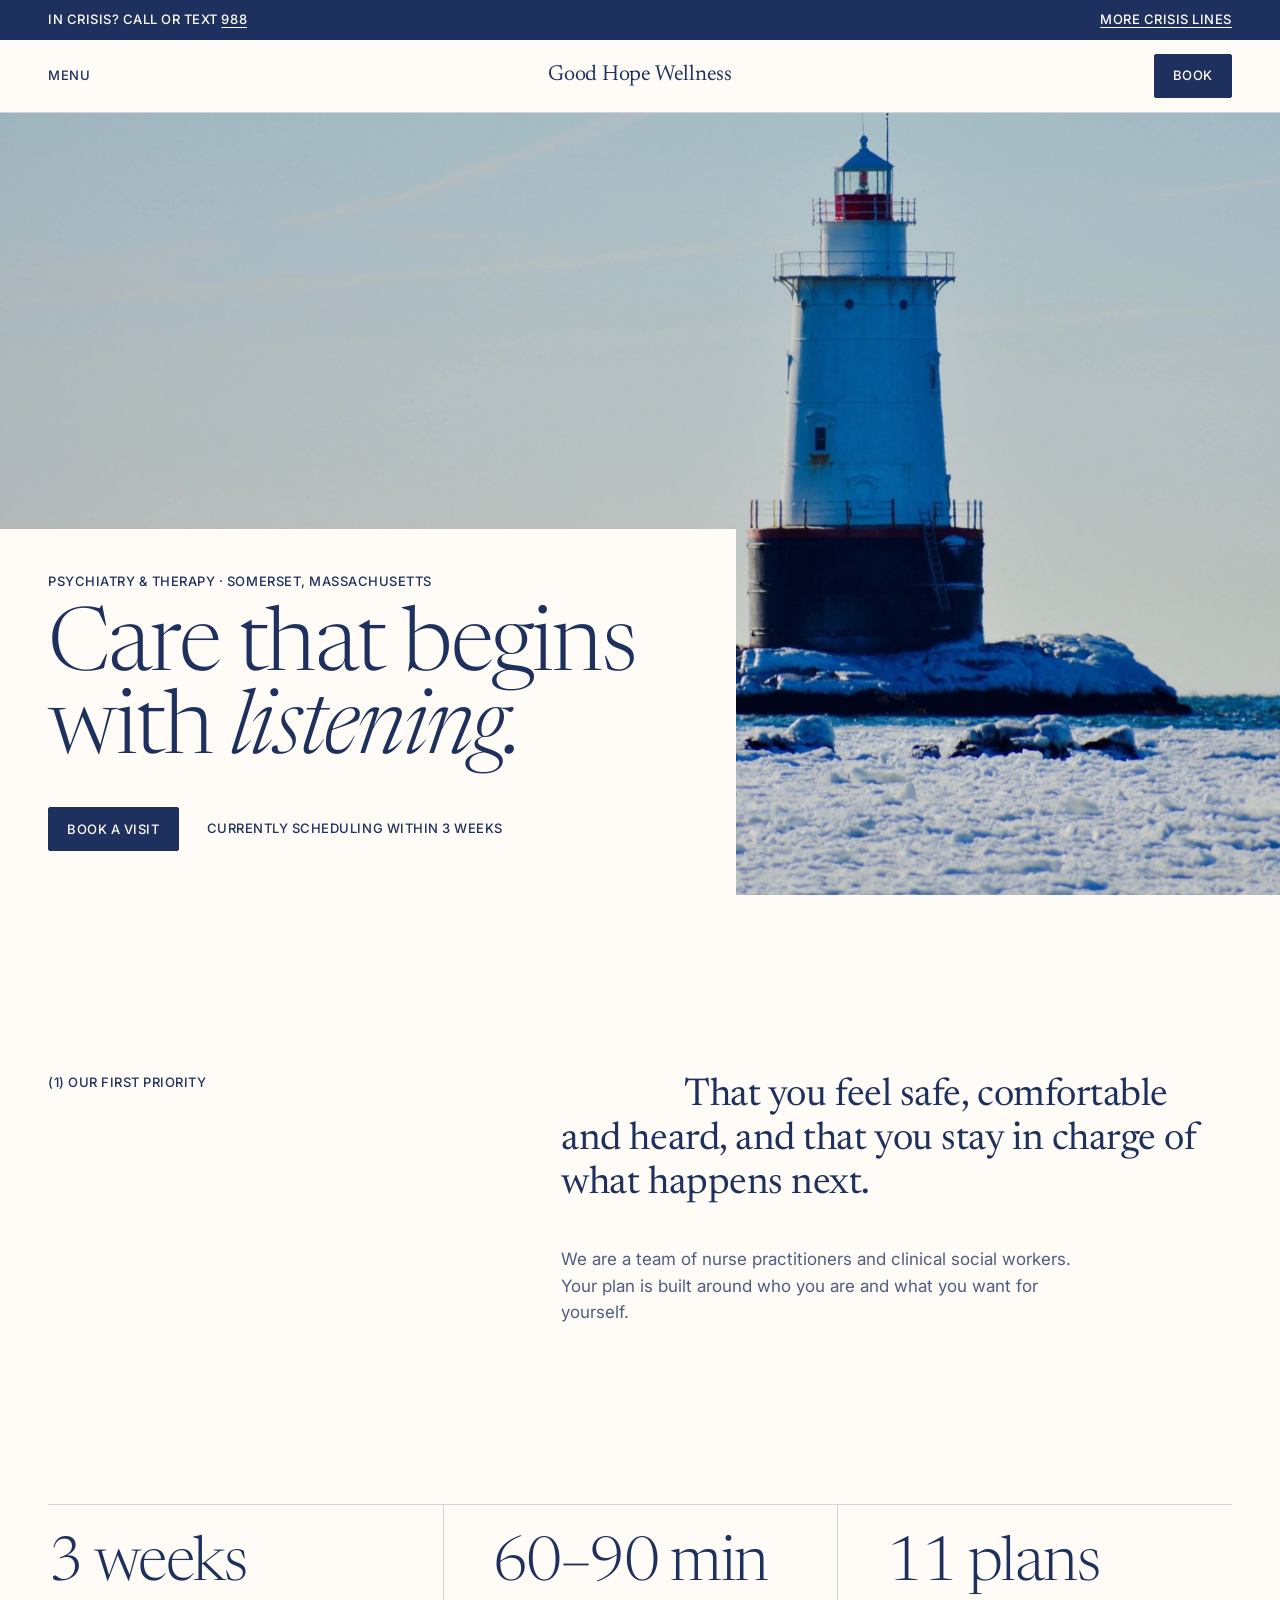
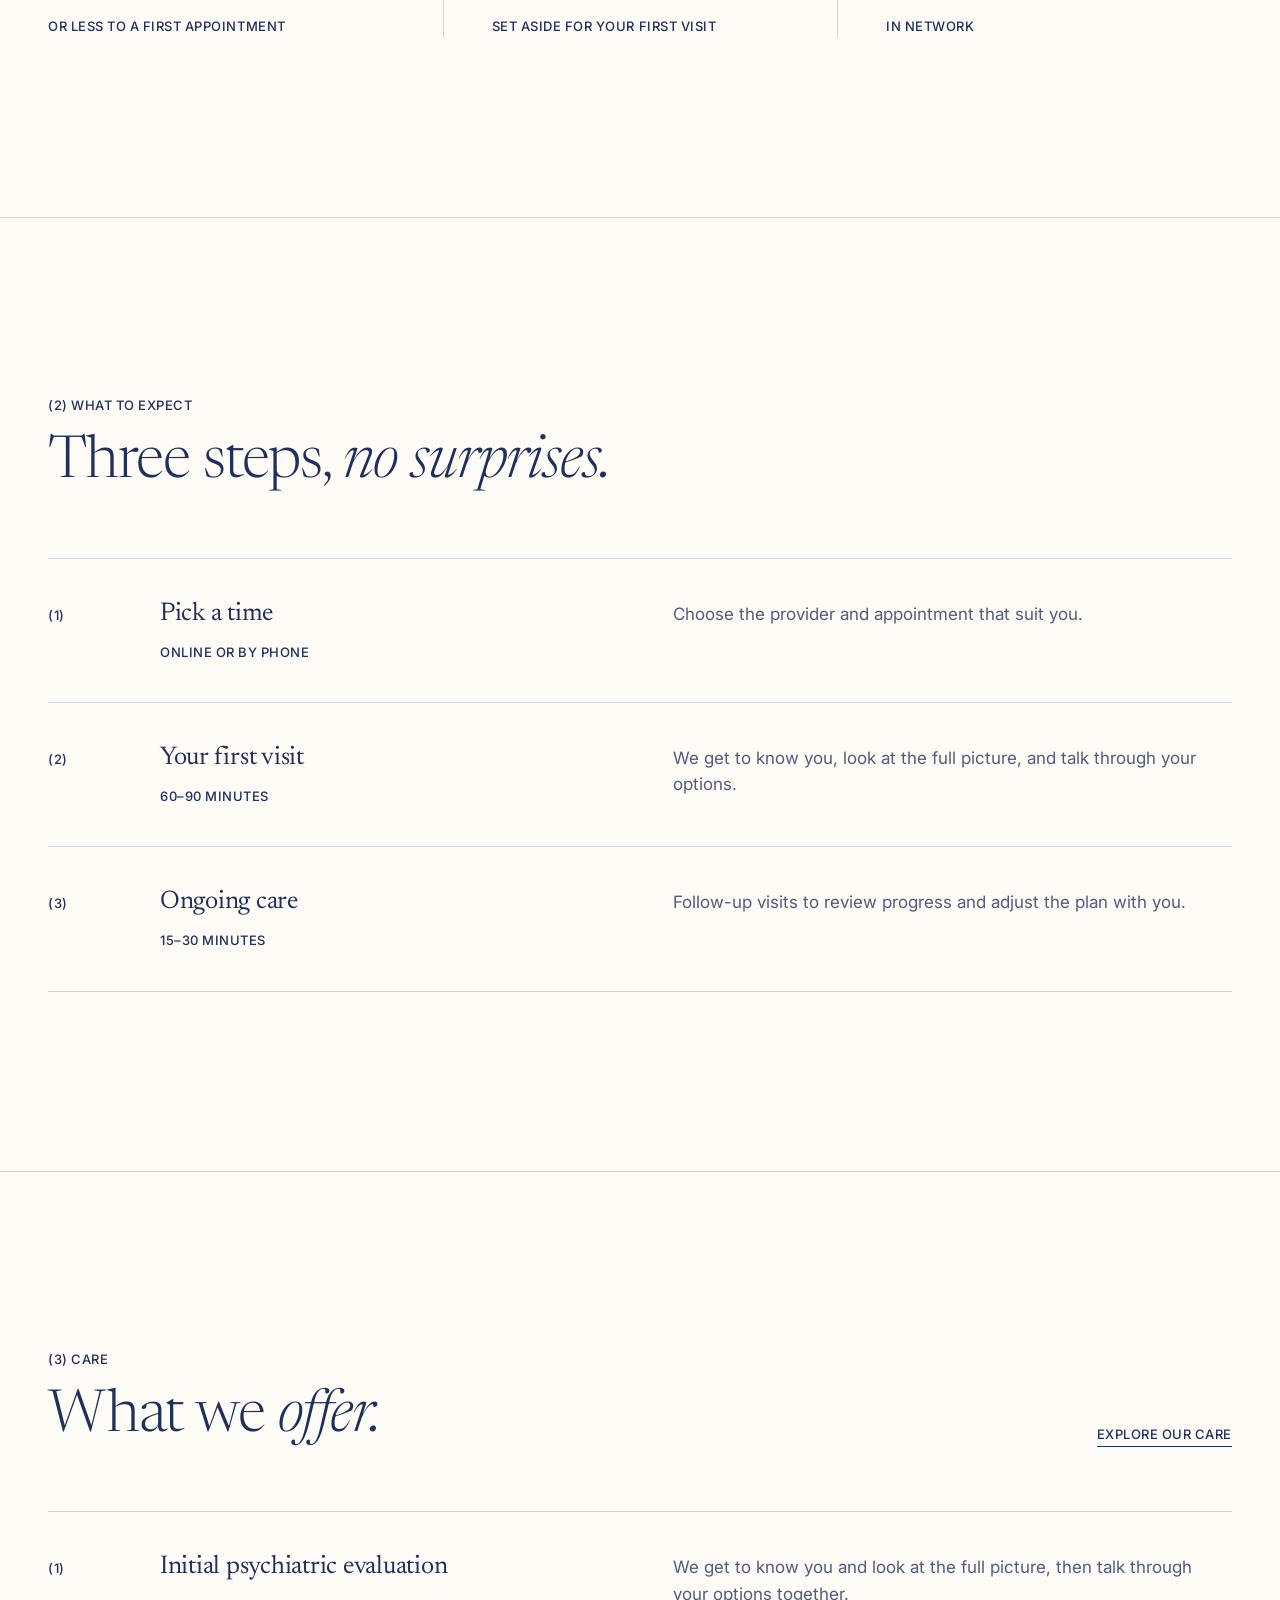
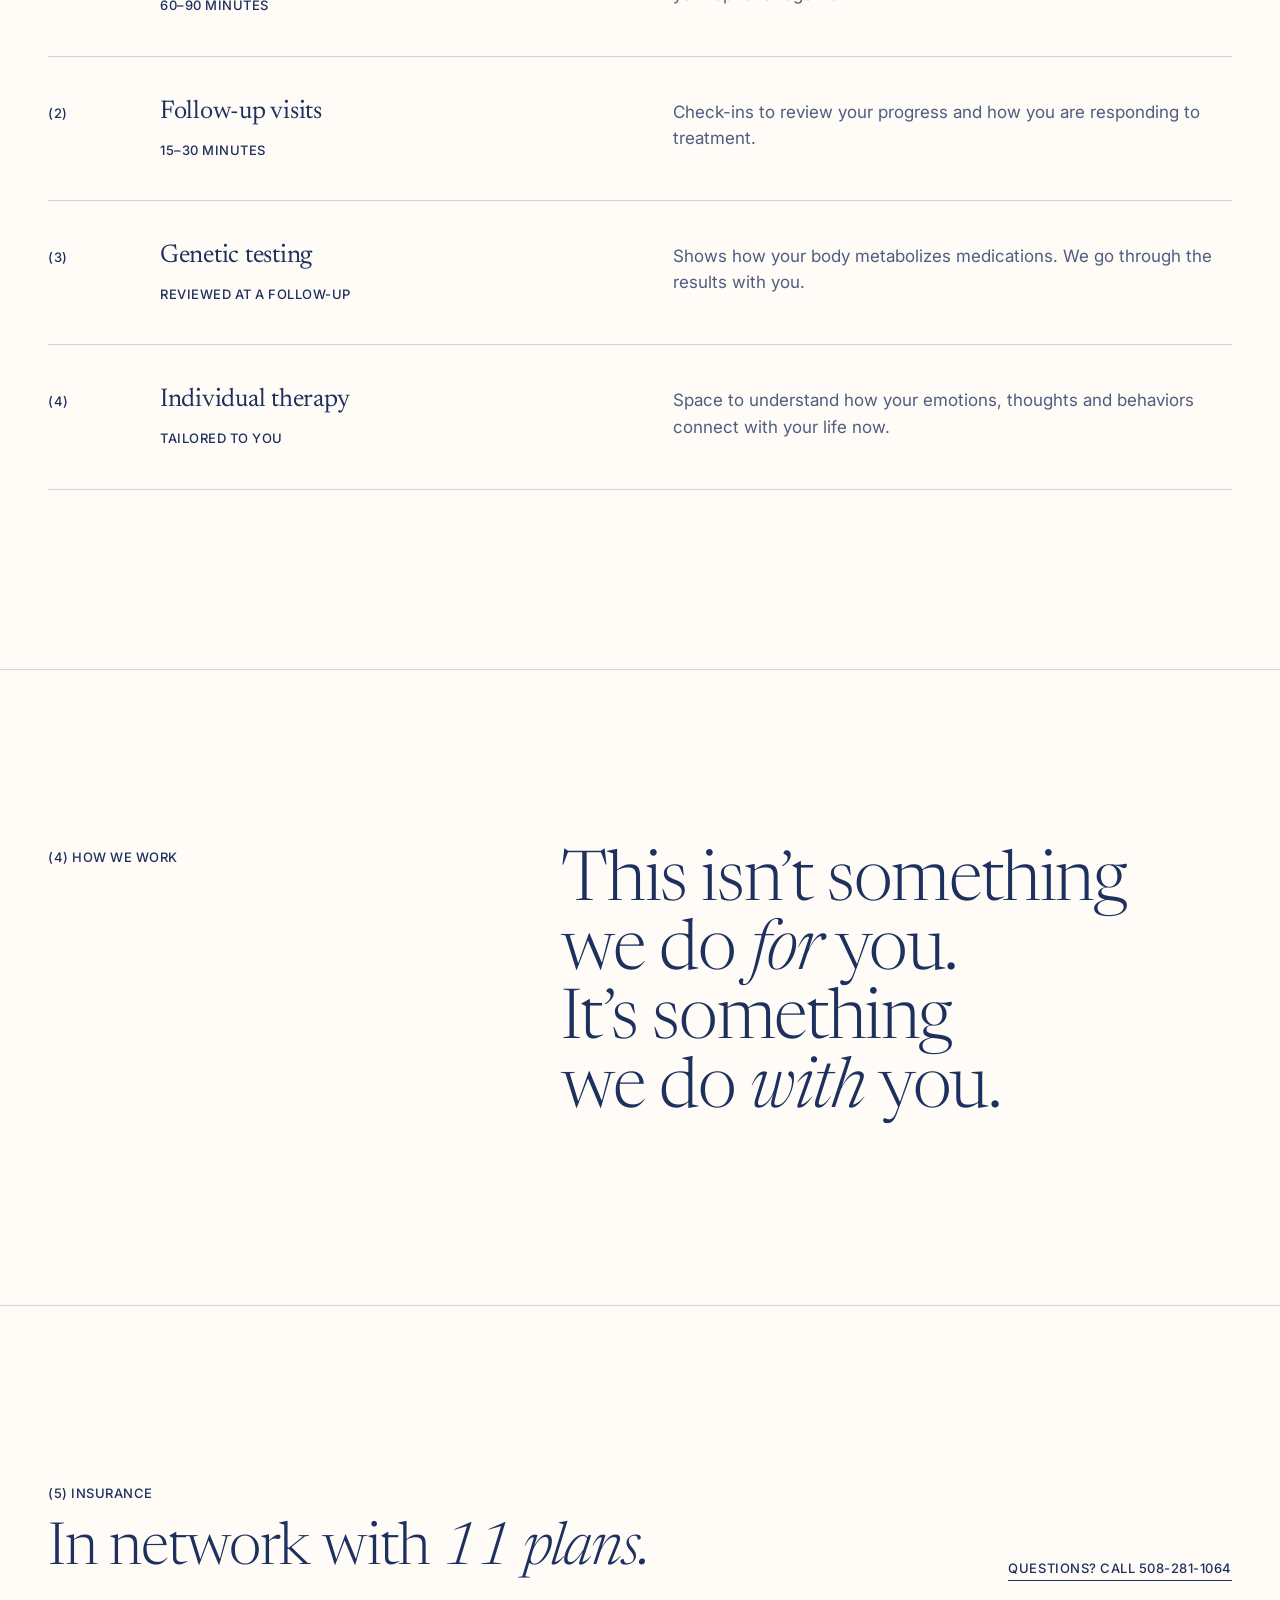
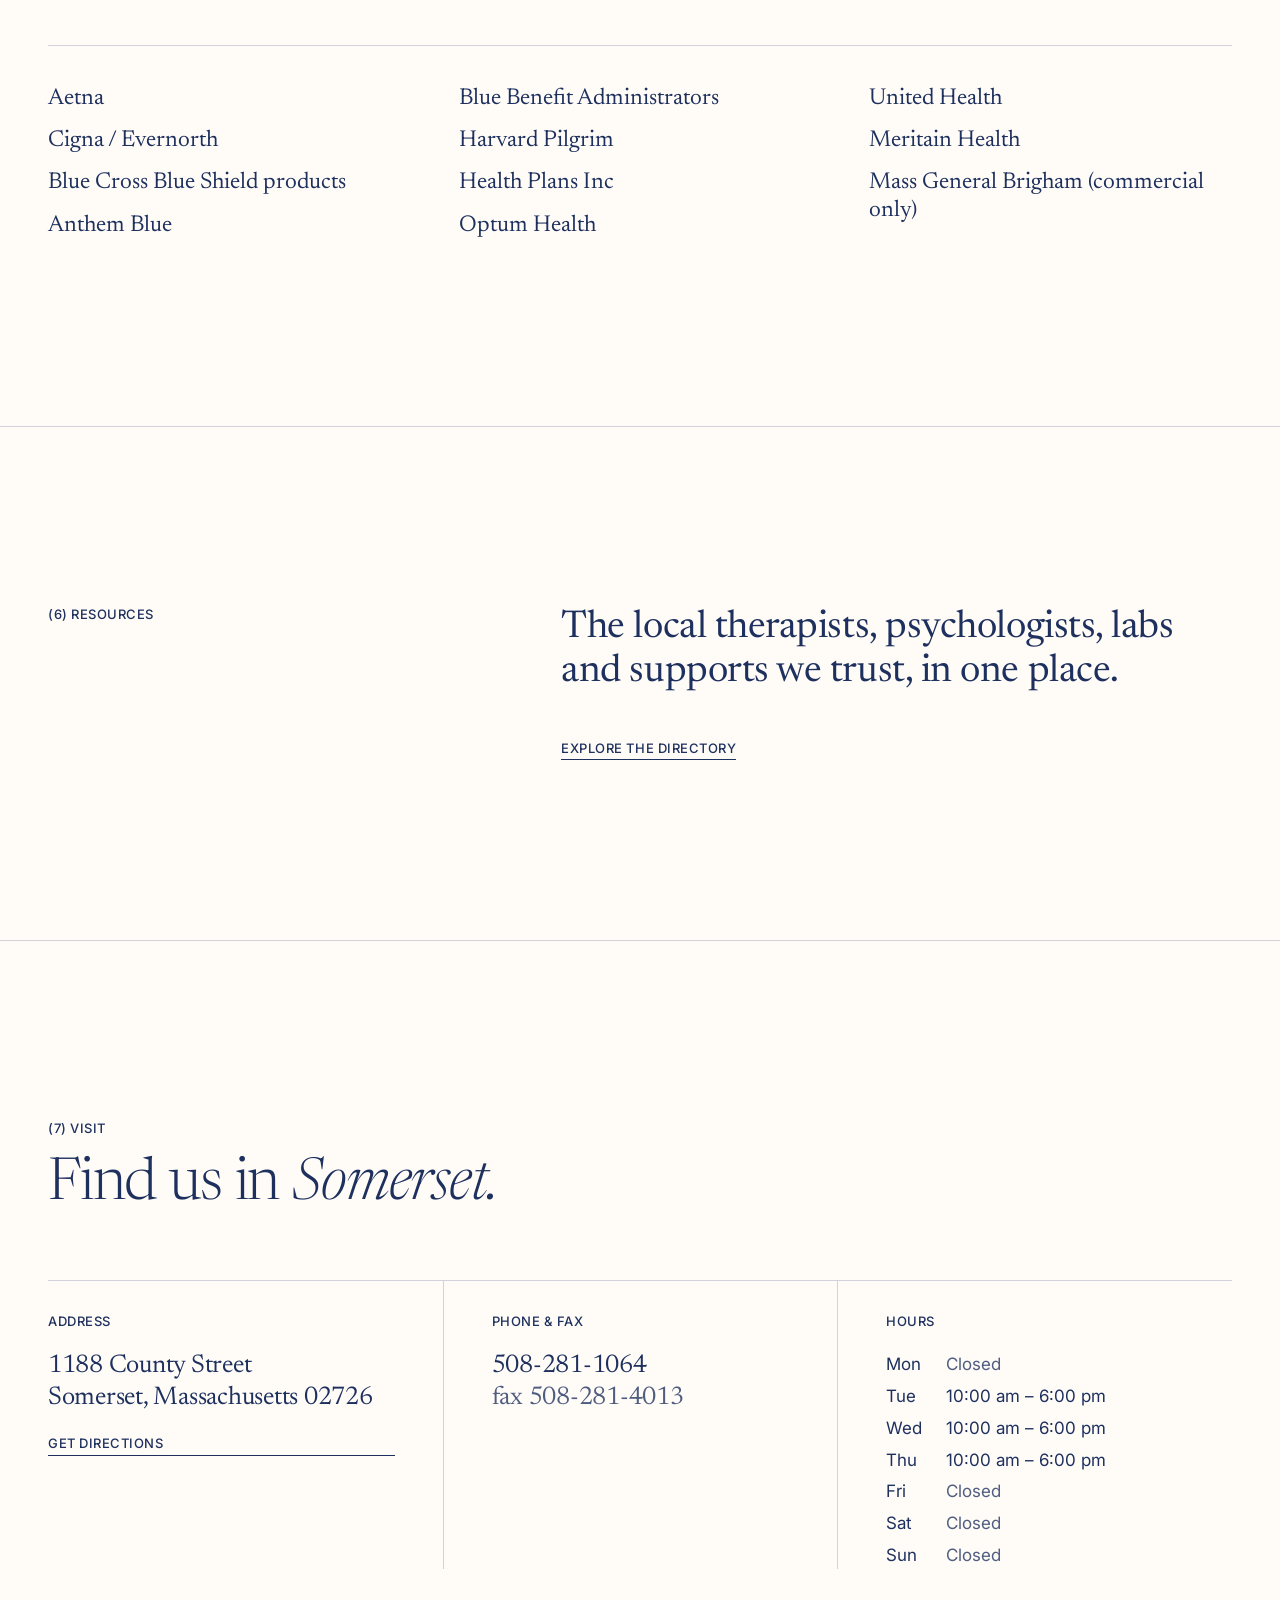
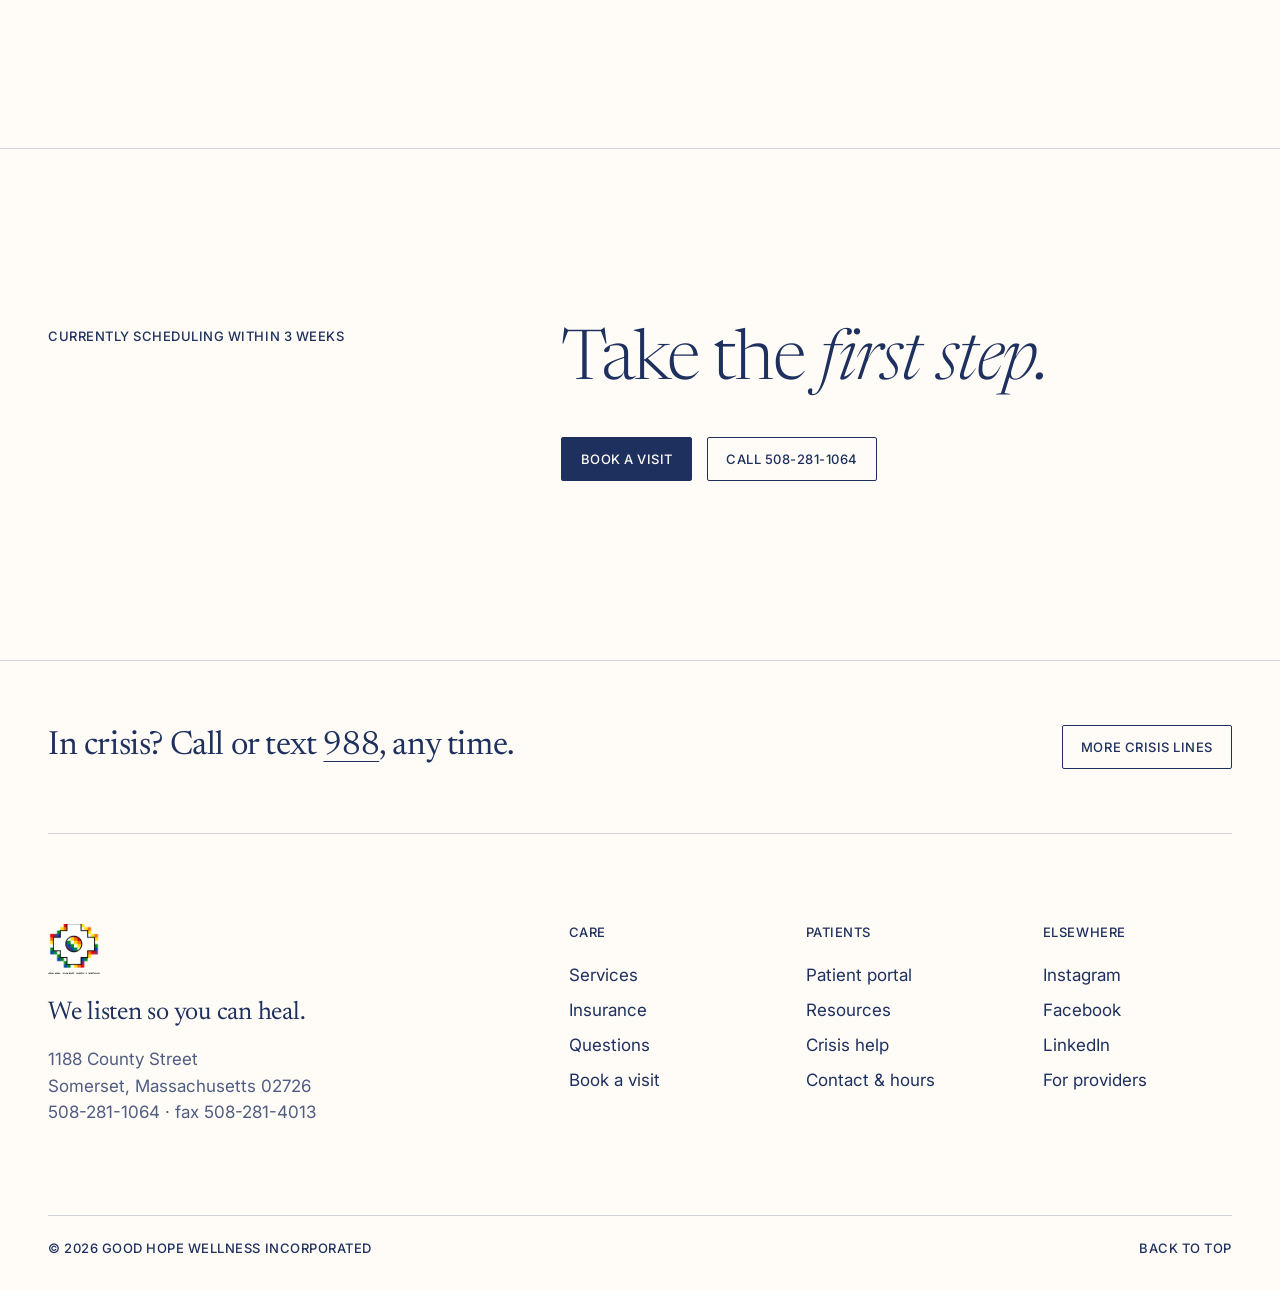
==== commit 1ef6a4da: "Restyle to the taste vault One ink on one warm paper (navy on cream), Newsreader light for headlines" ====
--- a/index.html
+++ b/index.html
@@ -5,7 +5,7 @@
 <meta name="viewport" content="width=device-width, initial-scale=1">
 <title>Good Hope Wellness | Psychiatry &amp; therapy in Somerset, Massachusetts</title>
 <meta name="description" content="Psychiatric evaluations, medication follow-ups, genetic testing and individual therapy in Somerset, MA. Currently scheduling within 3 weeks.">
-<meta name="theme-color" content="#1a332d">
+<meta name="theme-color" content="#1e305e">
 <meta property="og:site_name" content="Good Hope Wellness">
 <meta property="og:title" content="Good Hope Wellness | Psychiatry &amp; therapy in Somerset, Massachusetts">
 <meta property="og:description" content="Psychiatric evaluations, medication follow-ups, genetic testing and individual therapy in Somerset, MA. Currently scheduling within 3 weeks.">
@@ -13,174 +13,159 @@
 <link rel="icon" href="assets/img/favicon.png">
 <link rel="preconnect" href="https://fonts.googleapis.com">
 <link rel="preconnect" href="https://fonts.gstatic.com" crossorigin>
-<link rel="stylesheet" href="https://fonts.googleapis.com/css2?family=Fraunces:ital,opsz,wght,SOFT@0,9..144,300..600,0..100;1,9..144,300..600,0..100&family=Instrument+Sans:wght@400;500;600&display=swap">
+<link rel="stylesheet" href="https://fonts.googleapis.com/css2?family=Inter:wght@400;500&family=Newsreader:ital,opsz,wght@0,6..72,300;0,6..72,400;1,6..72,300;1,6..72,400&display=swap">
 <link rel="stylesheet" href="assets/css/site.css">
 <script>document.documentElement.classList.add('js')</script>
 <script type="application/ld+json">{"@context": "https://schema.org", "@type": "MedicalBusiness", "name": "Good Hope Wellness", "telephone": "+1-508-281-1064", "faxNumber": "+1-508-281-4013", "medicalSpecialty": "Psychiatric", "address": {"@type": "PostalAddress", "streetAddress": "1188 County Street", "addressLocality": "Somerset", "addressRegion": "MA", "postalCode": "02726", "addressCountry": "US"}, "openingHours": "Tu-Th 10:00-18:00", "sameAs": ["https://www.instagram.com/goodhopewellness", "https://www.facebook.com/GoodHopeWellnessInc", "https://www.linkedin.com/company/good-hope-wellness-incorporated"]}</script>
 </head>
 <body>
-<a class="skip" href="#main">Skip to content</a>
+<a class="skip label" href="#main">Skip to content</a>
+<div class="crisis-bar">
+  <div class="wrap">
+    <p class="label">In crisis? Call or text <a href="tel:988">988</a></p>
+    <a class="label" href="crisis/">More crisis lines</a>
+  </div>
+</div>
 <header class="site-header">
+  <div class="wrap bar">
+    <a class="menu-btn label" href="#footer" role="button" data-menu-open aria-controls="menu" aria-expanded="false">Menu</a>
+    <a class="wordmark" href="./">Good Hope Wellness</a>
+    <a class="button" href="book/">Book</a>
+  </div>
+</header>
+<div class="menu" id="menu" aria-hidden="true">
   <div class="wrap">
     <div class="bar">
-      <a class="brand" href="./" aria-label="Good Hope Wellness, home"><img src="assets/img/mark.png" alt="" width="240" height="233"><b>Good Hope Wellness</b></a>
-      <nav class="nav" aria-label="Primary"><a href="care/">Care</a><a href="book/">Book</a><a href="resources/">Resources</a><a href="contact/">Contact</a></nav>
-      <div class="bar__end">
-        <a class="crisis-link" href="crisis/">Crisis help</a>
-        <a class="btn btn--sm" href="book/">Book a visit</a>
-        <button class="menu-btn" type="button" aria-controls="mobile-nav" aria-expanded="false">Menu</button>
-      </div>
+      <button class="menu-btn label" type="button" data-menu-close>Close</button>
+      <span class="wordmark">Good Hope Wellness</span>
+      <a class="button" href="book/">Book</a>
     </div>
-    <nav class="mobile-nav" id="mobile-nav" aria-label="Menu">
-      <a href="care/">Care<span aria-hidden="true">→</span></a><a href="book/">Book<span aria-hidden="true">→</span></a><a href="resources/">Resources<span aria-hidden="true">→</span></a><a href="contact/">Contact<span aria-hidden="true">→</span></a>
-      <a class="crisis" href="crisis/">Crisis help<span aria-hidden="true">→</span></a>
-      <a class="btn" href="book/">Book a visit</a>
-    </nav>
+    <nav aria-label="Menu"><a href="./" aria-current="page"><span class="label">(1)</span>Home</a><a href="care/"><span class="label">(2)</span>Care</a><a href="book/"><span class="label">(3)</span>Book</a><a href="resources/"><span class="label">(4)</span>Resources</a><a href="contact/"><span class="label">(5)</span>Contact</a><a href="crisis/"><span class="label">(6)</span>Crisis help</a></nav>
+    <div class="menu__foot label">
+      <a href="tel:5082811064">508-281-1064</a><span>1188 County Street, Somerset, Massachusetts 02726</span><a href="https://phr.charmtracker.com/login.sas?FACILITY_ID=18271991c0b58703e4a620fef637b2057838e95bfe2f4fdb98ee2e5ce9d5cc8ac81b440bc8a53a00" target="_blank" rel="noopener">Patient portal</a>
+    </div>
   </div>
-</header>
+</div>
 <main id="main">
 <section class="hero">
-  <div class="wrap hero__grid">
-    <div>
-      <p class="eyebrow">Psychiatry &amp; therapy · Somerset, Massachusetts</p>
-      <h1>Psychiatric care that begins with <em>listening.</em></h1>
-      <p class="lede">Good Hope Wellness is a team of nurse practitioners and clinical social workers. We offer psychiatric evaluations, medication follow-ups, genetic testing and individual therapy, at a pace you set.</p>
-      <div class="hero__cta">
-        <a class="btn" href="book/">Book a visit <span class="arr" aria-hidden="true">→</span></a>
-        <a class="btn btn--ghost" href="tel:5082811064">Call 508-281-1064</a>
-      </div>
-      <p class="hero__note"><span class="pulse" aria-hidden="true"></span>Currently scheduling within 3 weeks</p>
-    </div>
-    <div class="art">
-      <div class="art__sun" aria-hidden="true"></div>
-      <div class="arch"><img src="assets/img/lighthouse.jpg" alt="A white lighthouse on a small rocky island, surrounded by an icy sea." width="2560" height="1407" fetchpriority="high"></div>
-      <div class="art__tag"><b>We listen</b><span>so you can heal.</span></div>
+  <div class="hero__img"><img src="assets/img/lighthouse.jpg" alt="A white lighthouse on a small rocky island, surrounded by an icy sea." width="2560" height="1407" fetchpriority="high"></div>
+  <div class="hero__panel">
+    <p class="label">Psychiatry &amp; therapy · Somerset, Massachusetts</p>
+    <h1>Care that begins with <em>listening.</em></h1>
+    <p class="hero__row"><a class="button" href="book/">Book a visit</a><span class="label">Currently scheduling within 3 weeks</span></p>
+  </div>
+</section>
+
+<section class="section">
+  <div class="wrap grid">
+    <div class="aside rise"><p class="label">(1) Our first priority</p></div>
+    <div class="main">
+      <p class="statement statement--indent rise">That you feel safe, comfortable and heard, and that you stay in charge of what happens next.</p>
+      <p class="measure soft rise" style="margin-top:2.5rem">We are a team of nurse practitioners and clinical social workers. Your plan is built around who you are and what you want for yourself.</p>
     </div>
   </div>
 </section>
 
 <section class="section" style="padding-top:0">
   <div class="wrap">
-    <div class="facts">
-      <div class="fact rise"><b>3 weeks</b><span>or less to a first appointment, at current scheduling</span></div>
-      <div class="fact rise" style="--d:.08s"><b>60–90 min</b><span>set aside for your first evaluation, so nothing is rushed</span></div>
-      <div class="fact rise" style="--d:.16s"><b>11 plans</b><span>in network, including Aetna, Cigna and Blue Cross Blue Shield</span></div>
+    <ul class="facts rise">
+      <li><b>3 weeks</b><span class="label">Or less to a first appointment</span></li>
+      <li><b>60–90 min</b><span class="label">Set aside for your first visit</span></li>
+      <li><b>11 plans</b><span class="label">In network</span></li>
+    </ul>
+  </div>
+</section>
+
+<section class="section section--rule">
+  <div class="wrap">
+    <div class="head rise"><div><p class="label">(2) What to expect</p><h2>Three steps, <em>no surprises.</em></h2></div></div>
+    <ol class="rows"><li class="rise"><span class="label">(1)</span><div><h3>Pick a time</h3><span class="label">Online or by phone</span></div><p>Choose the provider and appointment that suit you.</p></li><li class="rise"><span class="label">(2)</span><div><h3>Your first visit</h3><span class="label">60–90 minutes</span></div><p>We get to know you, look at the full picture, and talk through your options.</p></li><li class="rise"><span class="label">(3)</span><div><h3>Ongoing care</h3><span class="label">15–30 minutes</span></div><p>Follow-up visits to review progress and adjust the plan with you.</p></li></ol>
+  </div>
+</section>
+
+<section class="section section--rule">
+  <div class="wrap">
+    <div class="head rise">
+      <div><p class="label">(3) Care</p><h2>What we <em>offer.</em></h2></div>
+      <a class="label go" href="care/">Explore our care</a>
+    </div>
+    <ol class="rows"><li class="rise"><span class="label">(1)</span><div><h3>Initial psychiatric evaluation</h3><span class="label">60–90 minutes</span></div><p>We get to know you and look at the full picture, then talk through your options together.</p></li><li class="rise"><span class="label">(2)</span><div><h3>Follow-up visits</h3><span class="label">15–30 minutes</span></div><p>Check-ins to review your progress and how you are responding to treatment.</p></li><li class="rise"><span class="label">(3)</span><div><h3>Genetic testing</h3><span class="label">Reviewed at a follow-up</span></div><p>Shows how your body metabolizes medications. We go through the results with you.</p></li><li class="rise"><span class="label">(4)</span><div><h3>Individual therapy</h3><span class="label">Tailored to you</span></div><p>Space to understand how your emotions, thoughts and behaviors connect with your life now.</p></li></ol>
+  </div>
+</section>
+
+<section class="section section--rule">
+  <div class="wrap grid">
+    <div class="aside rise"><p class="label">(4) How we work</p></div>
+    <div class="main rise"><blockquote class="quote">This isn’t something we do <em>for</em> you. It’s something we do <em>with</em> you.</blockquote></div>
+  </div>
+</section>
+
+<section class="section section--rule">
+  <div class="wrap">
+    <div class="head rise">
+      <div><p class="label">(5) Insurance</p><h2>In network with <em>11 plans.</em></h2></div>
+      <a class="label go" href="tel:5082811064">Questions? Call 508-281-1064</a>
+    </div>
+    <ul class="plain rise"><li>Aetna</li><li>Cigna / Evernorth</li><li>Blue Cross Blue Shield products</li><li>Anthem Blue</li><li>Blue Benefit Administrators</li><li>Harvard Pilgrim</li><li>Health Plans Inc</li><li>Optum Health</li><li>United Health</li><li>Meritain Health</li><li>Mass General Brigham (commercial only)</li></ul>
+  </div>
+</section>
+
+<section class="section section--rule">
+  <div class="wrap grid">
+    <div class="aside rise"><p class="label">(6) Resources</p></div>
+    <div class="main rise">
+      <p class="statement">The local therapists, psychologists, labs and supports we trust, in one place.</p>
+      <p style="margin-top:2.5rem"><a class="label go" href="resources/">Explore the directory</a></p>
     </div>
   </div>
 </section>
 
-<section class="section section--tint">
+<section class="section section--rule">
   <div class="wrap">
-    <div class="head rise"><div><p class="eyebrow">What to expect</p><h2>Three steps, <em>no surprises.</em></h2></div></div>
-    <ol class="steps">
-      <li class="step rise"><h3>Pick a time</h3><p>Book online in a few minutes. Choose the provider and appointment that suit you, or call and we will help.</p><span class="tag">Online or by phone</span></li>
-      <li class="step rise" style="--d:.08s"><h3>Your first visit</h3><p>We spend 60 to 90 minutes getting to know you and looking at the full picture, then talk through your options.</p><span class="tag">60–90 minutes</span></li>
-      <li class="step rise" style="--d:.16s"><h3>Ongoing care</h3><p>Follow-up visits of 15 to 30 minutes to review your progress and adjust the plan with you.</p><span class="tag">15–30 minutes</span></li>
-    </ol>
+    <div class="head rise"><div><p class="label">(7) Visit</p><h2>Find us in <em>Somerset.</em></h2></div></div>
+    <div class="visit rise"><div><span class="label">Address</span><p class="big">1188 County Street<br>Somerset, Massachusetts 02726</p><p style="margin-top:1.25rem"><a class="label go" href="https://maps.google.com/maps?cid=18014019822060184220" target="_blank" rel="noopener">Get directions</a></p></div><div><span class="label">Phone &amp; fax</span><p class="big"><a href="tel:5082811064">508-281-1064</a><br><span class="soft">fax 508-281-4013</span></p></div><div><span class="label">Hours</span><dl class="hours"><dt>Mon</dt><dd>Closed</dd><dt>Tue</dt><dd class="open">10:00 am – 6:00 pm</dd><dt>Wed</dt><dd class="open">10:00 am – 6:00 pm</dd><dt>Thu</dt><dd class="open">10:00 am – 6:00 pm</dd><dt>Fri</dt><dd>Closed</dd><dt>Sat</dt><dd>Closed</dd><dt>Sun</dt><dd>Closed</dd></dl></div></div>
   </div>
 </section>
 
-<section class="section">
-  <div class="wrap">
-    <div class="head rise">
-      <div><p class="eyebrow">Care</p><h2>What we <em>offer</em></h2></div>
-      <a class="btn btn--ghost" href="care/">All about our care <span class="arr" aria-hidden="true">→</span></a>
-    </div>
-    <div class="cards"><a class="card rise" href="care/#eval" style="--d:0.0s"><div class="card__top"><span class="icon"><svg viewBox="0 0 24 24" fill="none" stroke="currentColor" stroke-width="1.6" stroke-linecap="round" stroke-linejoin="round" aria-hidden="true"><path d="M9 3h6a2 2 0 0 1 2 2v1h1a2 2 0 0 1 2 2v11a2 2 0 0 1-2 2H6a2 2 0 0 1-2-2V8a2 2 0 0 1 2-2h1V5a2 2 0 0 1 2-2Z"/><path d="M8 12h8M8 16h5"/></svg></span><span class="tag">60–90 minutes</span></div><h3>Initial psychiatric evaluation</h3><p>We get to know you and what is prompting a change. We ask a lot of questions so we are looking at the full picture, then talk through your options together: supplements, therapy, further evaluations and medication.</p><span class="more">How it works →</span></a><a class="card rise" href="care/#follow" style="--d:0.08s"><div class="card__top"><span class="icon"><svg viewBox="0 0 24 24" fill="none" stroke="currentColor" stroke-width="1.6" stroke-linecap="round" stroke-linejoin="round" aria-hidden="true"><circle cx="12" cy="12" r="9"/><path d="M12 7v5l3 2"/></svg></span><span class="tag">15–30 minutes</span></div><h3>Follow-up visits</h3><p>Shorter check-ins to review how you are doing and how you are responding to treatment, covering supplements, medication, lifestyle adjustments and your physical health.</p><span class="more">How it works →</span></a><a class="card rise" href="care/#gene" style="--d:0.0s"><div class="card__top"><span class="icon"><svg viewBox="0 0 24 24" fill="none" stroke="currentColor" stroke-width="1.6" stroke-linecap="round" stroke-linejoin="round" aria-hidden="true"><path d="M7 3c0 6 10 6 10 12 0 3-2 5-2 6M17 3c0 6-10 6-10 12 0 3 2 5 2 6M8.5 7h7M8.5 17h7"/></svg></span><span class="tag">Reviewed at a follow-up</span></div><h3>Genetic testing</h3><p>Testing that shows how your body metabolizes medications, and whether you carry the MTHFR gene mutation. We go through the results with you, including what they suggest about how you may respond to specific medications.</p><span class="more">How it works →</span></a><a class="card rise" href="care/#talk" style="--d:0.08s"><div class="card__top"><span class="icon"><svg viewBox="0 0 24 24" fill="none" stroke="currentColor" stroke-width="1.6" stroke-linecap="round" stroke-linejoin="round" aria-hidden="true"><path d="M4 6a3 3 0 0 1 3-3h10a3 3 0 0 1 3 3v7a3 3 0 0 1-3 3h-5l-5 4v-4a3 3 0 0 1-3-3V6Z"/></svg></span><span class="tag">Tailored to you</span></div><h3>Individual therapy</h3><p>Space to explore how your emotions, thoughts and behaviors connect with your life now, using approaches chosen for your needs and aimed at long-term gains. We do not specialize in Dialectical Behavior Therapy (DBT).</p><span class="more">How it works →</span></a></div>
-  </div>
-</section>
-
-<section class="section dark">
-  <div class="wrap split">
-    <blockquote class="quote rise">This isn’t something we do <em>for</em> you. It’s something we do <em>with</em> you.</blockquote>
-    <div class="prose rise" style="--d:.1s">
-      <p class="eyebrow" style="margin-bottom:18px">How we work</p>
-      <p>Our first priority when we meet is that you feel safe, comfortable and heard, and that you stay in charge of what happens next.</p>
-      <p>Everyone’s mental health needs are different. Your treatment plan is built around who you are and what you want for yourself, by people who support you wholeheartedly.</p>
-    </div>
-  </div>
-</section>
-
-<section class="section">
-  <div class="wrap">
-    <div class="head rise">
-      <div><p class="eyebrow">Insurance</p><h2>In network with <em>11 plans</em></h2></div>
-      <p class="lede">Questions about coverage? Call us at <a class="tlink" href="tel:5082811064">508-281-1064</a>.</p>
-    </div>
-    <ul class="chips rise"><li class="chip">Aetna</li><li class="chip">Cigna / Evernorth</li><li class="chip">Blue Cross Blue Shield products</li><li class="chip">Anthem Blue</li><li class="chip">Blue Benefit Administrators</li><li class="chip">Harvard Pilgrim</li><li class="chip">Health Plans Inc</li><li class="chip">Optum Health</li><li class="chip">United Health</li><li class="chip">Meritain Health</li><li class="chip">Mass General Brigham (commercial only)</li></ul>
-  </div>
-</section>
-
-<section class="section section--tint">
-  <div class="wrap split">
-    <div class="rise">
-      <p class="eyebrow">Resource directory</p>
-      <h2 style="margin-block:16px 18px">The local names we trust, <em>in one place.</em></h2>
-      <p class="lede">Therapists, psychologists, other nurse practitioners, labs, family support and more. We keep the list so you do not have to search for it, whether or not you are our patient.</p>
-      <p style="margin-top:28px"><a class="btn" href="resources/">Open the directory <span class="arr" aria-hidden="true">→</span></a></p>
-    </div>
-    <div class="cards rise" style="--d:.1s">
-      <a class="card" href="resources/#therapists"><h3>Therapists</h3><p class="small">Local LICSWs, LCSWs and LMHCs we refer to.</p></a>
-      <a class="card" href="resources/#evaluations"><h3>Evaluations</h3><p class="small">Psychological and neuropsychological testing.</p></a>
-      <a class="card" href="resources/#labs"><h3>Labs</h3><p class="small">Where to go for lab work nearby.</p></a>
-      <a class="card" href="resources/#substance"><h3>Substance use</h3><p class="small">Helplines, harm reduction and family support.</p></a>
-    </div>
-  </div>
-</section>
-
-<section class="section">
-  <div class="wrap">
-    <div class="head rise"><div><p class="eyebrow">Visit</p><h2>Find us in <em>Somerset</em></h2></div>
-      <a class="btn btn--ghost" href="https://maps.google.com/maps?cid=18014019822060184220" target="_blank" rel="noopener">Get directions ↗</a></div>
-    <div class="visit rise">
-      <div><h3>Address</h3><p class="big">1188 County Street<br>Somerset, Massachusetts 02726</p></div>
-      <div><h3>Phone &amp; fax</h3><p class="big"><a href="tel:5082811064">508-281-1064</a><br><span class="muted">fax 508-281-4013</span></p></div>
-      <div><h3>Hours</h3><dl class="hours"><dt>Mon</dt><dd>Closed</dd><dt>Tue</dt><dd class="open">10:00 am – 6:00 pm</dd><dt>Wed</dt><dd class="open">10:00 am – 6:00 pm</dd><dt>Thu</dt><dd class="open">10:00 am – 6:00 pm</dd><dt>Fri</dt><dd>Closed</dd><dt>Sat</dt><dd>Closed</dd><dt>Sun</dt><dd>Closed</dd></dl></div>
-    </div>
-  </div>
-</section>
-
-<section class="section cta">
-  <div class="wrap rise">
-    <p class="eyebrow">Currently scheduling within 3 weeks</p>
-    <h2>Ready to take that <em>first step?</em></h2>
-    <p class="lede">Choose a provider and a time online, or call and we will help you find one.</p>
-    <div class="cta__row">
-      <a class="btn" href="book/">Book a visit <span class="arr" aria-hidden="true">→</span></a>
-      <a class="btn btn--ghost" href="tel:5082811064">Call 508-281-1064</a>
+<section class="section section--rule closing">
+  <div class="wrap grid">
+    <div class="aside rise"><p class="label">Currently scheduling within 3 weeks</p></div>
+    <div class="main rise">
+      <p class="quote">Take the <em>first step.</em></p>
+      <p><a class="button" href="book/">Book a visit</a> &nbsp; <a class="button button--quiet" href="tel:5082811064">Call 508-281-1064</a></p>
     </div>
   </div>
 </section>
 </main>
-<footer class="site-footer">
+<footer class="site-footer" id="footer">
   <div class="wrap">
     <div class="foot-crisis">
-      <p>In crisis right now? Call or text <a href="tel:988">988</a>, the Suicide and Crisis Lifeline, any time.</p>
-      <a class="btn btn--line btn--sm" href="crisis/">More crisis lines</a>
+      <p class="statement">In crisis? Call or text <a class="tlink" href="tel:988">988</a>, any time.</p>
+      <a class="button button--quiet" href="crisis/">More crisis lines</a>
     </div>
     <div class="foot">
       <div class="foot__brand">
-        <span class="disc"><img src="assets/img/mark.png" alt="" width="240" height="233" loading="lazy"></span>
-        <div><p class="tagline">We listen so you can heal.</p>
-        <address>1188 County Street<br>Somerset, Massachusetts 02726<br><a href="tel:5082811064">508-281-1064</a> · fax 508-281-4013</address></div>
+        <img src="assets/img/mark.png" alt="" width="240" height="233" loading="lazy">
+        <p class="big">We listen so you can heal.</p>
+        <address>1188 County Street<br>Somerset, Massachusetts 02726<br><a href="tel:5082811064">508-281-1064</a> · fax 508-281-4013</address>
       </div>
       <div><h2>Care</h2><ul>
         <li><a href="care/">Services</a></li>
         <li><a href="care/#insurance">Insurance</a></li>
-        <li><a href="care/#questions">Common questions</a></li>
+        <li><a href="care/#questions">Questions</a></li>
         <li><a href="book/">Book a visit</a></li></ul></div>
       <div><h2>Patients</h2><ul>
         <li><a href="https://phr.charmtracker.com/login.sas?FACILITY_ID=18271991c0b58703e4a620fef637b2057838e95bfe2f4fdb98ee2e5ce9d5cc8ac81b440bc8a53a00" target="_blank" rel="noopener">Patient portal</a></li>
-        <li><a href="resources/">Resource directory</a></li>
+        <li><a href="resources/">Resources</a></li>
         <li><a href="crisis/">Crisis help</a></li>
         <li><a href="contact/">Contact &amp; hours</a></li></ul></div>
-      <div><h2>Connect</h2><ul>
+      <div><h2>Elsewhere</h2><ul>
         <li><a href="https://www.instagram.com/goodhopewellness" target="_blank" rel="noopener">Instagram</a></li>
         <li><a href="https://www.facebook.com/GoodHopeWellnessInc" target="_blank" rel="noopener">Facebook</a></li>
         <li><a href="https://www.linkedin.com/company/good-hope-wellness-incorporated" target="_blank" rel="noopener">LinkedIn</a></li>
         <li><a href="contact/#providers">For providers</a></li></ul></div>
     </div>
-    <div class="legal"><span>© 2026 Good Hope Wellness Incorporated. All rights reserved.</span><a href="#main">Back to top ↑</a></div>
+    <div class="legal label"><span>© 2026 Good Hope Wellness Incorporated</span><a href="#main">Back to top</a></div>
   </div>
 </footer>
 <script src="assets/js/site.js" defer></script>
--- a/assets/css/site.css
+++ b/assets/css/site.css
@@ -1,310 +1,268 @@
-/* Good Hope Wellness — new site
-   Fraunces (display) + Instrument Sans (text). Soft arches, a rising sun, warm paper. */
+/* Good Hope Wellness
+   Styled to taste-vault/TASTE.md: one ink on one warm paper, a light serif for
+   headlines and statements, small uppercase labels, sharp corners, 1px rules,
+   more empty space than feels necessary. Tokens are the vault's Palette A. */
 
 :root {
-  --paper: #f8f3ea;
-  --paper-2: #efe6d8;
-  --card: #fffdf8;
-  --ink: #1e2a27;
-  --muted: #52605b;
-  --pine: #24453d;
-  --pine-2: #1a332d;
-  --dawn: #f0a878;
-  --sun: #f6cf85;
-  --sea: #a9bfca;
-  --line: rgba(30, 42, 39, 0.14);
-  --line-light: rgba(248, 243, 234, 0.2);
-  --display: "Fraunces", "Iowan Old Style", Georgia, serif;
-  --text: "Instrument Sans", system-ui, -apple-system, "Segoe UI", sans-serif;
-  --gutter: clamp(20px, 5vw, 72px);
-  --r: 22px;
-  --ease: cubic-bezier(0.22, 0.8, 0.2, 1);
-  --rainbow: linear-gradient(90deg, #d7261e, #ef7d1a, #f6d21c, #1c9a48, #1f55b5, #7a2f83);
+  --ink: #1e305e;
+  --ink-soft: rgb(30 48 94 / 0.78);
+  --paper: #fffcf8;
+  --paper-2: #f5eee9;
+  --rule: rgb(30 48 94 / 0.2);
+
+  --font-display: "Newsreader", "Iowan Old Style", "Times New Roman", serif;
+  --font-text: "Inter", "Helvetica Neue", Arial, sans-serif;
+
+  --size-label: 0.8125rem;
+  --size-body: 1.0625rem;
+  --size-statement: clamp(1.5rem, 3vw, 3rem);
+  --size-display: clamp(2.5rem, 7vw, 5.5rem);
+
+  --radius: 2px;
+  --gutter: clamp(1rem, 4vw, 3rem);
+  --section: clamp(5rem, 14vw, 12rem);
+  --measure: 34rem;
+
+  --ease: cubic-bezier(0.16, 1, 0.3, 1);
+  --dur: 0.4s;
+  --dur-slow: 0.8s;
 }
 
 *, *::before, *::after { box-sizing: border-box; }
-html { -webkit-text-size-adjust: 100%; scroll-behavior: smooth; scroll-padding-top: 96px; }
+html { -webkit-text-size-adjust: 100%; scroll-behavior: smooth; scroll-padding-top: 6rem; }
 body {
   margin: 0; background: var(--paper); color: var(--ink);
-  font: 400 17px/1.62 var(--text);
+  font: 400 var(--size-body)/1.55 var(--font-text);
   -webkit-font-smoothing: antialiased; text-rendering: optimizeLegibility;
 }
-img, svg { display: block; max-width: 100%; height: auto; }
-h1, h2, h3, h4, p, ul, ol, dl, dd, figure, blockquote { margin: 0; padding: 0; }
+img { display: block; max-width: 100%; height: auto; }
+h1, h2, h3, p, ul, ol, dl, dd, figure, blockquote { margin: 0; padding: 0; }
 ul, ol { list-style: none; }
 a { color: inherit; }
-button, input { font: inherit; color: inherit; }
-:focus-visible { outline: 2px solid var(--pine); outline-offset: 3px; border-radius: 6px; }
-.dark :focus-visible { outline-color: var(--sun); }
-::selection { background: var(--sun); color: var(--ink); }
-
-.skip { position: absolute; left: 12px; top: -80px; z-index: 100; background: var(--pine); color: var(--paper); padding: 12px 18px; border-radius: 999px; text-decoration: none; font-weight: 500; }
-.skip:focus { top: 12px; }
-
-.wrap { max-width: 1320px; margin-inline: auto; padding-inline: var(--gutter); }
-.narrow { max-width: 860px; }
+button, input { font: inherit; color: inherit; border-radius: 0; }
+:focus-visible { outline: 2px solid var(--ink); outline-offset: 3px; }
+.crisis-bar :focus-visible, .nine :focus-visible { outline-color: var(--paper); }
+::selection { background: var(--ink); color: var(--paper); }
+
+.skip { position: absolute; left: 1rem; top: -5rem; z-index: 100; background: var(--ink); color: var(--paper); padding: 0.9em 1.2em; text-decoration: none; }
+.skip:focus { top: 1rem; }
+.sr { position: absolute; width: 1px; height: 1px; overflow: hidden; clip-path: inset(50%); white-space: nowrap; }
+
+.wrap { max-width: 96rem; margin-inline: auto; padding-inline: var(--gutter); }
 
 /* ---------- type ---------- */
-.display, h1, h2 { font-family: var(--display); font-weight: 380; letter-spacing: -0.022em; font-variation-settings: "SOFT" 60, "opsz" 144; text-wrap: balance; }
-h1 { font-size: clamp(2.7rem, 6.6vw, 5.7rem); line-height: 0.98; }
-h2 { font-size: clamp(2rem, 4.2vw, 3.5rem); line-height: 1.04; }
-h3 { font: 500 clamp(1.3rem, 1.9vw, 1.6rem)/1.18 var(--display); letter-spacing: -0.012em; font-variation-settings: "SOFT" 60; }
-em { font-style: italic; color: var(--pine); }
-.dark em { color: var(--sun); }
-.eyebrow { display: inline-flex; align-items: center; gap: 10px; font-size: 13.5px; font-weight: 600; letter-spacing: 0.09em; text-transform: uppercase; color: var(--pine); }
-.eyebrow::before { content: ""; width: 22px; height: 11px; border-radius: 22px 22px 0 0; background: linear-gradient(180deg, var(--sun), var(--dawn)); }
-.dark .eyebrow { color: var(--sun); }
-.lede { font-size: clamp(1.1rem, 1.5vw, 1.3rem); line-height: 1.55; color: var(--muted); max-width: 56ch; }
-.dark .lede { color: rgba(248, 243, 234, 0.82); }
-.muted { color: var(--muted); }
-.small { font-size: 14.5px; line-height: 1.55; }
-
-/* ---------- buttons ---------- */
-.btn {
-  display: inline-flex; align-items: center; justify-content: center; gap: 10px;
-  padding: 15px 26px; border-radius: 999px; border: 1.5px solid var(--pine);
-  background: var(--pine); color: var(--paper); text-decoration: none; font-weight: 600; font-size: 16px; line-height: 1.2;
-  transition: transform 0.35s var(--ease), background 0.3s, color 0.3s, box-shadow 0.35s var(--ease); cursor: pointer;
-}
-.btn:hover { transform: translateY(-2px); box-shadow: 0 12px 26px -12px rgba(36, 69, 61, 0.55); }
-.btn .arr { transition: transform 0.35s var(--ease); }
-.btn:hover .arr { transform: translateX(4px); }
-.btn--ghost { background: transparent; color: var(--pine); }
-.btn--ghost:hover { background: var(--pine); color: var(--paper); }
-.btn--sun { background: var(--sun); border-color: var(--sun); color: var(--pine-2); }
-.btn--sun:hover { box-shadow: 0 12px 26px -12px rgba(246, 207, 133, 0.6); }
-.btn--line { background: transparent; border-color: var(--line-light); color: var(--paper); }
-.btn--line:hover { background: var(--paper); color: var(--pine-2); border-color: var(--paper); }
-.btn--sm { padding: 11px 20px; font-size: 15px; }
-.tlink { font-weight: 600; color: var(--pine); text-decoration: underline; text-decoration-thickness: 1.5px; text-underline-offset: 4px; text-decoration-color: var(--dawn); }
-.tlink:hover { text-decoration-color: var(--pine); }
-.dark .tlink { color: var(--paper); }
-
-/* ---------- header ---------- */
-.site-header { position: sticky; top: 0; z-index: 50; padding-block: 14px; transition: transform 0.45s var(--ease); }
-.site-header.is-hidden { transform: translateY(-110%); }
-.bar {
-  display: flex; align-items: center; justify-content: space-between; gap: 18px;
-  background: rgba(255, 253, 248, 0.86); backdrop-filter: blur(14px) saturate(150%); -webkit-backdrop-filter: blur(14px) saturate(150%);
-  border: 1px solid var(--line); border-radius: 999px; padding: 9px 10px 9px 18px;
-  box-shadow: 0 10px 30px -22px rgba(30, 42, 39, 0.5);
-}
-.brand { display: inline-flex; align-items: center; gap: 12px; text-decoration: none; }
-.brand img { width: 40px; }
-.brand b { font: 500 19px/1 var(--display); letter-spacing: -0.01em; white-space: nowrap; }
-.nav { display: flex; align-items: center; gap: 4px; }
-.nav a { text-decoration: none; font-weight: 500; font-size: 15.5px; padding: 9px 15px; border-radius: 999px; transition: background 0.25s; }
-.nav a:hover, .nav a[aria-current="page"] { background: var(--paper-2); }
-.bar__end { display: flex; align-items: center; gap: 8px; }
-.crisis-link { display: inline-flex; align-items: center; gap: 8px; text-decoration: none; font-weight: 600; font-size: 14.5px; padding: 9px 14px; border-radius: 999px; color: #8c2f1b; }
-.crisis-link::before { content: ""; width: 8px; height: 8px; border-radius: 50%; background: #c8452a; }
-.crisis-link:hover { background: #f7e3da; }
-.menu-btn { display: none; border: 1.5px solid var(--line); background: transparent; border-radius: 999px; padding: 10px 18px; font-weight: 600; font-size: 15px; cursor: pointer; }
-.mobile-nav { display: none; }
+h1, .display {
+  font: 300 var(--size-display)/0.95 var(--font-display);
+  letter-spacing: -0.02em; text-wrap: balance;
+}
+h2 { font: 300 clamp(2rem, 4.6vw, 3.75rem)/1 var(--font-display); letter-spacing: -0.02em; text-wrap: balance; }
+h3 { font: 400 clamp(1.4rem, 2vw, 1.75rem)/1.15 var(--font-display); letter-spacing: -0.01em; }
+em { font-style: italic; }
+.statement { font: 400 var(--size-statement)/1.15 var(--font-display); letter-spacing: -0.012em; text-wrap: pretty; }
+.statement--indent { text-indent: 3.2em; }
+.label { font: 500 var(--size-label)/1.35 var(--font-text); letter-spacing: 0.04em; text-transform: uppercase; }
+.soft { color: var(--ink-soft); }
+.measure { max-width: var(--measure); }
+p + p { margin-top: 1em; }
+
+.button {
+  display: inline-flex; align-items: center; justify-content: center; gap: 0.7em; min-height: 2.75rem;
+  padding: 0.9em 1.4em; border: 1px solid var(--ink); border-radius: var(--radius);
+  background: var(--ink); color: var(--paper); cursor: pointer;
+  font: 500 var(--size-label)/1 var(--font-text); letter-spacing: 0.04em; text-transform: uppercase; text-decoration: none;
+  transition: background var(--dur) var(--ease), color var(--dur) var(--ease);
+}
+.button--quiet, .button:hover { background: transparent; color: var(--ink); }
+.button--quiet:hover { background: var(--ink); color: var(--paper); }
+.go { text-decoration: none; border-bottom: 1px solid var(--ink); padding-bottom: 0.2em; transition: opacity var(--dur) var(--ease); }
+.go:hover { opacity: 0.6; }
+.tlink { text-decoration: underline; text-decoration-thickness: 1px; text-underline-offset: 0.2em; }
+.tlink:hover { text-decoration-thickness: 2px; }
+
+/* ---------- crisis bar + header ---------- */
+.crisis-bar { background: var(--ink); color: var(--paper); }
+.crisis-bar .wrap { display: flex; justify-content: space-between; align-items: center; gap: 0.5rem 1.5rem; flex-wrap: wrap; padding-block: 0.7rem; }
+.crisis-bar a { text-underline-offset: 0.25em; }
+
+.site-header { position: sticky; top: 0; z-index: 50; background: var(--paper); border-bottom: 1px solid var(--rule); transition: transform var(--dur-slow) var(--ease); }
+.site-header.is-hidden { transform: translateY(-101%); }
+.bar { display: grid; grid-template-columns: 1fr auto 1fr; align-items: center; gap: 1rem; min-height: 4.5rem; }
+.bar > :last-child { justify-self: end; }
+.menu-btn { justify-self: start; background: none; border: 0; padding: 0.9em 0; cursor: pointer; text-decoration: none; min-height: 2.75rem; display: inline-flex; align-items: center; }
+.menu-btn:hover { opacity: 0.6; }
+.wordmark { font: 400 clamp(1.15rem, 1.7vw, 1.5rem)/1 var(--font-display); letter-spacing: -0.01em; text-decoration: none; white-space: nowrap; }
+
+.menu { position: fixed; inset: 0; z-index: 60; background: var(--paper); overflow-y: auto; opacity: 0; visibility: hidden; transition: opacity var(--dur) var(--ease), visibility var(--dur); }
+.menu.open { opacity: 1; visibility: visible; }
+.menu .bar { border-bottom: 1px solid var(--rule); }
+.menu nav { padding-block: clamp(2rem, 6vw, 5rem); }
+.menu nav a { display: grid; grid-template-columns: 4rem 1fr; align-items: baseline; text-decoration: none; padding-block: 0.25em; font: 300 clamp(2.4rem, 7.5vw, 5.5rem)/1.05 var(--font-display); letter-spacing: -0.02em; transition: opacity var(--dur) var(--ease); }
+.menu nav:hover a { opacity: 0.45; }
+.menu nav a:hover, .menu nav a:focus-visible { opacity: 1; }
+.menu nav a[aria-current="page"] { font-style: italic; }
+.menu__foot { display: flex; flex-wrap: wrap; gap: 0.6rem 2.5rem; padding-block: 1.5rem 2.5rem; border-top: 1px solid var(--rule); }
+.menu__foot a { text-decoration: none; }
 
 /* ---------- hero ---------- */
-.hero { position: relative; padding-block: clamp(36px, 6vw, 84px) clamp(56px, 8vw, 120px); overflow: hidden; }
-.hero::before { content: ""; position: absolute; inset: -30% -10% auto 35%; height: 120%; z-index: -1; background: radial-gradient(closest-side, rgba(246, 207, 133, 0.5), rgba(240, 168, 120, 0.16) 55%, transparent 72%); }
-.hero__grid { display: grid; grid-template-columns: minmax(0, 1.12fr) minmax(0, 0.88fr); gap: clamp(28px, 5vw, 80px); align-items: center; }
-.hero h1 { margin-block: 22px 26px; }
-.hero__cta { display: flex; flex-wrap: wrap; gap: 12px; margin-top: 34px; }
-.hero__note { margin-top: 22px; display: flex; align-items: center; gap: 10px; font-size: 15px; color: var(--muted); }
-.pulse { width: 10px; height: 10px; border-radius: 50%; background: #2f9a63; box-shadow: 0 0 0 0 rgba(47, 154, 99, 0.5); animation: pulse 2.4s infinite; flex: none; }
-@keyframes pulse { 70% { box-shadow: 0 0 0 10px rgba(47, 154, 99, 0); } 100% { box-shadow: 0 0 0 0 rgba(47, 154, 99, 0); } }
-
-.art { position: relative; max-width: 480px; margin-inline: auto; width: 100%; }
-.art__sun { position: absolute; width: 62%; aspect-ratio: 1; border-radius: 50%; left: -16%; top: -7%; background: radial-gradient(circle at 35% 35%, #fbe3a8, var(--sun) 45%, var(--dawn)); }
-.arch { position: relative; border-radius: 999px 999px var(--r) var(--r); overflow: hidden; aspect-ratio: 4 / 5.1; background: var(--sea); box-shadow: 0 40px 70px -40px rgba(30, 42, 39, 0.55); }
-.arch img { width: 100%; height: 100%; object-fit: cover; object-position: 53% 50%; }
-.art__tag { position: absolute; right: -6%; bottom: 9%; background: var(--card); border: 1px solid var(--line); border-radius: 18px; padding: 14px 18px; box-shadow: 0 18px 40px -22px rgba(30, 42, 39, 0.5); max-width: 220px; }
-.art__tag b { display: block; font: 500 1.9rem/1 var(--display); letter-spacing: -0.02em; }
-.art__tag span { font-size: 13.5px; color: var(--muted); line-height: 1.35; display: block; margin-top: 4px; }
+.hero { position: relative; height: calc(100svh - 7.4rem); min-height: 34rem; max-height: 62rem; overflow: hidden; }
+.hero__img { position: absolute; inset: 0; background: var(--paper-2); }
+.hero__img img { position: absolute; inset: 0; width: 128%; max-width: none; height: 100%; object-fit: cover; object-position: 0 56%; }
+.hero__panel { position: absolute; left: 0; bottom: 0; background: var(--paper); padding: clamp(1.75rem, 3.4vw, 3.25rem) clamp(1.75rem, 4vw, 4rem) clamp(1.75rem, 3.4vw, 3rem) var(--gutter); width: min(46rem, 58%); }
+.hero__panel h1 { margin-block: 1.1rem 2rem; }
+.hero__row { display: flex; flex-wrap: wrap; align-items: center; gap: 1rem 1.75rem; }
 
 /* ---------- sections ---------- */
-.section { padding-block: clamp(64px, 9vw, 130px); }
-.section--tint { background: var(--paper-2); }
-.dark { background: var(--pine-2); color: var(--paper); }
-.head { display: flex; flex-wrap: wrap; align-items: flex-end; justify-content: space-between; gap: 20px 40px; margin-bottom: clamp(30px, 4vw, 56px); }
-.head h2 { margin-top: 16px; max-width: 16em; }
-.head .lede { margin-top: 16px; }
-
-.page-head { padding-block: clamp(34px, 5vw, 72px) clamp(40px, 6vw, 80px); position: relative; overflow: hidden; }
-.page-head::before { content: ""; position: absolute; right: -8%; top: -60%; width: min(62vw, 720px); aspect-ratio: 1; border-radius: 50%; z-index: -1; background: radial-gradient(closest-side, rgba(246, 207, 133, 0.45), rgba(240, 168, 120, 0.12) 60%, transparent 74%); }
-.page-head h1 { margin-block: 20px 22px; max-width: 13em; }
-
-.facts { display: grid; grid-template-columns: repeat(3, minmax(0, 1fr)); gap: 14px; }
-.fact { background: var(--card); border: 1px solid var(--line); border-radius: var(--r); padding: 24px 26px; }
-.fact b { display: block; font: 400 clamp(2rem, 3.4vw, 2.9rem)/1 var(--display); letter-spacing: -0.025em; font-variation-settings: "SOFT" 60; }
-.fact span { display: block; margin-top: 8px; color: var(--muted); font-size: 15.5px; line-height: 1.45; }
-
-.steps { display: grid; grid-template-columns: repeat(3, minmax(0, 1fr)); gap: 18px; counter-reset: s; }
-.step { position: relative; background: var(--card); border: 1px solid var(--line); border-radius: 160px 160px var(--r) var(--r); padding: 70px 30px 34px; text-align: center; counter-increment: s; }
-.step::before { content: counter(s); position: absolute; top: 22px; left: 50%; transform: translateX(-50%); width: 36px; height: 36px; border-radius: 50%; display: grid; place-items: center; background: linear-gradient(180deg, var(--sun), var(--dawn)); font: 600 16px/1 var(--text); color: var(--pine-2); }
-.step h3 { margin-bottom: 10px; }
-.step p { color: var(--muted); font-size: 16px; }
-.step .tag { display: inline-block; margin-top: 16px; }
-
-.tag { font-size: 13px; font-weight: 600; letter-spacing: 0.04em; padding: 6px 12px; border-radius: 999px; background: var(--paper-2); color: var(--pine); }
-.section--tint .tag { background: var(--paper); }
-
-.cards { display: grid; grid-template-columns: repeat(2, minmax(0, 1fr)); gap: 18px; }
-.cards--3 { grid-template-columns: repeat(3, minmax(0, 1fr)); }
-.card { background: var(--card); border: 1px solid var(--line); border-radius: var(--r); padding: clamp(24px, 2.6vw, 36px); display: flex; flex-direction: column; gap: 14px; transition: transform 0.4s var(--ease), box-shadow 0.4s var(--ease); }
-a.card { text-decoration: none; }
-a.card:hover { transform: translateY(-4px); box-shadow: 0 26px 44px -30px rgba(30, 42, 39, 0.5); }
-.card p { color: var(--muted); font-size: 16.5px; }
-.card .more { margin-top: auto; padding-top: 8px; font-weight: 600; color: var(--pine); }
-.card__top { display: flex; justify-content: space-between; align-items: flex-start; gap: 14px; }
-.icon { width: 46px; height: 46px; border-radius: 14px; display: grid; place-items: center; background: var(--paper-2); color: var(--pine); flex: none; }
-.icon svg { width: 24px; height: 24px; }
-
-.split { display: grid; grid-template-columns: minmax(0, 1fr) minmax(0, 1fr); gap: clamp(28px, 6vw, 96px); align-items: center; }
-.quote { font: 350 clamp(1.9rem, 4.2vw, 3.6rem)/1.08 var(--display); letter-spacing: -0.022em; font-variation-settings: "SOFT" 80, "opsz" 144; text-wrap: balance; }
-.prose p + p { margin-top: 1.05em; }
-.prose p { color: var(--muted); }
-.dark .prose p { color: rgba(248, 243, 234, 0.82); }
-
-.chips { display: flex; flex-wrap: wrap; gap: 10px; }
-.chip { background: var(--card); border: 1px solid var(--line); border-radius: 999px; padding: 11px 18px; font-weight: 500; font-size: 16px; }
-.dark .chip { background: rgba(248, 243, 234, 0.07); border-color: var(--line-light); }
-
-.visit { display: grid; grid-template-columns: repeat(3, minmax(0, 1fr)); gap: 18px; }
-.visit h3 { font: 600 13.5px/1.3 var(--text); letter-spacing: 0.09em; text-transform: uppercase; color: var(--pine); margin-bottom: 14px; }
-.dark .visit h3 { color: var(--sun); }
-.big { font: 400 clamp(1.35rem, 2vw, 1.7rem)/1.3 var(--display); letter-spacing: -0.012em; }
+.section { padding-block: var(--section); }
+.section--rule { border-top: 1px solid var(--rule); }
+.grid { display: grid; grid-template-columns: repeat(12, minmax(0, 1fr)); column-gap: var(--gutter); row-gap: 2.5rem; }
+.aside { grid-column: 1 / span 4; }
+.main { grid-column: 6 / -1; }
+.main--wide { grid-column: 5 / -1; }
+.head { display: flex; flex-wrap: wrap; justify-content: space-between; align-items: flex-end; gap: 1.5rem 3rem; margin-bottom: clamp(2.5rem, 5vw, 4.5rem); }
+.head h2 { margin-top: 1.25rem; }
+
+.page-head { padding-block: clamp(3.5rem, 9vw, 8rem) clamp(3rem, 7vw, 6rem); border-bottom: 1px solid var(--rule); }
+.page-head h1 { margin-block: 1.25rem 0; max-width: 11em; }
+.page-head .statement { margin-top: clamp(2rem, 4vw, 3.5rem); max-width: 26em; margin-left: auto; font-size: clamp(1.35rem, 2.3vw, 2.1rem); }
+.page-head .actions { display: flex; flex-wrap: wrap; gap: 0.75rem; margin-top: 2.5rem; justify-content: flex-end; }
+
+.facts { display: grid; grid-template-columns: repeat(3, minmax(0, 1fr)); border-top: 1px solid var(--rule); }
+.facts li { padding: 2rem var(--gutter) 0 0; }
+.facts li + li { border-left: 1px solid var(--rule); padding-left: var(--gutter); }
+.facts b { display: block; font: 300 clamp(2.4rem, 4.8vw, 4.25rem)/0.95 var(--font-display); letter-spacing: -0.025em; margin-bottom: 1rem; white-space: nowrap; }
+
+/* numbered rows: services, steps, lists */
+.rows { border-top: 1px solid var(--rule); }
+.rows > li { display: grid; grid-template-columns: 4rem minmax(0, 5fr) minmax(0, 6fr); column-gap: var(--gutter); row-gap: 0.75rem; padding-block: clamp(1.75rem, 3.2vw, 2.75rem); border-bottom: 1px solid var(--rule); align-items: baseline; }
+.rows > li > .label:first-child { padding-top: 0.35em; }
+.rows h3 + .label { display: block; margin-top: 0.9rem; }
+.rows p { max-width: var(--measure); color: var(--ink-soft); }
+
+.plain { columns: 3; column-gap: var(--gutter); border-top: 1px solid var(--rule); padding-top: 2rem; }
+.plain li { break-inside: avoid; padding-block: 0.45rem; font: 400 clamp(1.25rem, 1.8vw, 1.55rem)/1.2 var(--font-display); }
+
+.quote { font: 300 clamp(2.1rem, 5.4vw, 4.75rem)/1 var(--font-display); letter-spacing: -0.02em; max-width: 13em; text-wrap: balance; }
+
+.visit { display: grid; grid-template-columns: repeat(3, minmax(0, 1fr)); border-top: 1px solid var(--rule); }
+.visit > div { padding: 2rem var(--gutter) 0 0; }
+.visit > div + div { border-left: 1px solid var(--rule); padding-left: var(--gutter); }
+.visit .label { display: block; margin-bottom: 1.25rem; }
+.big { font: 400 clamp(1.35rem, 2vw, 1.75rem)/1.25 var(--font-display); letter-spacing: -0.01em; }
 .big a { text-decoration: none; }
-.big a:hover { text-decoration: underline; text-underline-offset: 5px; text-decoration-thickness: 1.5px; }
-.hours { display: grid; grid-template-columns: auto 1fr; gap: 6px 22px; font-size: 16px; }
-.hours dt { font-weight: 600; }
-.hours dd { color: var(--muted); }
+.big a:hover { text-decoration: underline; text-decoration-thickness: 1px; text-underline-offset: 0.2em; }
+.hours { display: grid; grid-template-columns: auto 1fr; gap: 0.35rem 1.5rem; }
+.hours dd { color: var(--ink-soft); }
 .hours .open { color: var(--ink); }
-.dark .hours dd { color: rgba(248, 243, 234, 0.7); }
-.dark .hours .open { color: var(--paper); }
 
 /* FAQ */
-.faq { border-top: 1px solid var(--line); }
-.faq details { border-bottom: 1px solid var(--line); }
-.faq summary { list-style: none; cursor: pointer; display: flex; justify-content: space-between; align-items: center; gap: 20px; padding: 22px 0; font: 500 clamp(1.15rem, 1.7vw, 1.4rem)/1.25 var(--display); letter-spacing: -0.01em; }
+.faq { border-top: 1px solid var(--rule); }
+.faq details { border-bottom: 1px solid var(--rule); }
+.faq summary { list-style: none; cursor: pointer; display: flex; justify-content: space-between; align-items: baseline; gap: 2rem; padding-block: 1.5rem; font: 400 clamp(1.3rem, 1.9vw, 1.65rem)/1.2 var(--font-display); letter-spacing: -0.01em; }
 .faq summary::-webkit-details-marker { display: none; }
-.faq summary::after { content: "+"; flex: none; width: 34px; height: 34px; border-radius: 50%; border: 1.5px solid var(--line); display: grid; place-items: center; font: 400 20px/1 var(--text); transition: transform 0.35s var(--ease), background 0.3s; }
-.faq details[open] summary::after { transform: rotate(45deg); background: var(--sun); border-color: var(--sun); }
-.faq details p { padding: 0 54px 24px 0; color: var(--muted); max-width: 68ch; }
-
-/* resources directory */
-.tools { position: sticky; top: 84px; z-index: 20; background: rgba(248, 243, 234, 0.92); backdrop-filter: blur(10px); -webkit-backdrop-filter: blur(10px); padding-block: 14px; border-bottom: 1px solid var(--line); }
-.tools__in { display: flex; flex-wrap: wrap; gap: 12px 16px; align-items: center; }
-.search { flex: 1 1 260px; max-width: 380px; position: relative; }
-.search input { width: 100%; border: 1.5px solid var(--line); background: var(--card); border-radius: 999px; padding: 12px 18px 12px 44px; font-size: 16px; }
-.search input:focus { outline: none; border-color: var(--pine); }
-.search svg { position: absolute; left: 16px; top: 50%; transform: translateY(-50%); width: 18px; height: 18px; color: var(--muted); }
-.filters { display: flex; flex-wrap: wrap; gap: 8px; }
-.filter { border: 1.5px solid var(--line); background: transparent; border-radius: 999px; padding: 9px 16px; font-weight: 500; font-size: 15px; cursor: pointer; transition: background 0.25s, color 0.25s, border-color 0.25s; }
-.filter:hover { border-color: var(--pine); }
-.filter[aria-pressed="true"] { background: var(--pine); border-color: var(--pine); color: var(--paper); }
-.count { font-size: 14.5px; color: var(--muted); margin-left: auto; }
-.group { padding-block: clamp(36px, 5vw, 64px); border-bottom: 1px solid var(--line); }
+.faq summary::after { content: "+"; font: 300 1.6rem/1 var(--font-text); transition: transform var(--dur) var(--ease); }
+.faq details[open] summary::after { transform: rotate(45deg); }
+.faq details p { padding-bottom: 1.75rem; max-width: var(--measure); color: var(--ink-soft); }
+
+/* resource directory */
+.tools { position: sticky; top: 4.5rem; z-index: 20; background: var(--paper); border-bottom: 1px solid var(--rule); padding-block: 1rem; }
+.tools__in { display: flex; flex-wrap: wrap; gap: 0.75rem 1.5rem; align-items: center; }
+.search { flex: 1 1 16rem; max-width: 22rem; }
+.search input { width: 100%; border: 0; border-bottom: 1px solid var(--ink); background: transparent; padding: 0.7em 0; font-size: var(--size-body); min-height: 2.75rem; }
+.search input::placeholder { color: var(--ink-soft); }
+.search input:focus { outline: none; border-bottom-width: 2px; }
+.filters { display: flex; flex-wrap: wrap; gap: 0.4rem; }
+.filter { border: 1px solid var(--rule); background: transparent; border-radius: var(--radius); padding: 0.75em 1em; cursor: pointer; min-height: 2.5rem; transition: background var(--dur) var(--ease), color var(--dur) var(--ease), border-color var(--dur) var(--ease); }
+.filter:hover { border-color: var(--ink); }
+.filter[aria-pressed="true"] { background: var(--ink); border-color: var(--ink); color: var(--paper); }
+.count { margin-left: auto; }
+.group { padding-block: clamp(3rem, 7vw, 6rem); border-bottom: 1px solid var(--rule); }
 .group[hidden], .res[hidden] { display: none; }
-.group__head { display: grid; grid-template-columns: minmax(0, 4fr) minmax(0, 8fr); gap: 16px clamp(20px, 4vw, 60px); }
-.group__head h2 { font-size: clamp(1.7rem, 3vw, 2.5rem); }
-.group__head p { color: var(--muted); margin-top: 12px; font-size: 16px; }
-.list { display: grid; grid-template-columns: repeat(2, minmax(0, 1fr)); gap: 12px; }
-.res { background: var(--card); border: 1px solid var(--line); border-radius: 18px; padding: 18px 20px; display: flex; flex-direction: column; gap: 6px; text-decoration: none; transition: transform 0.35s var(--ease), border-color 0.25s; }
-a.res:hover { transform: translateY(-2px); border-color: var(--pine); }
-.res b { font: 500 1.14rem/1.25 var(--display); letter-spacing: -0.008em; }
-.res span { font-size: 14.5px; color: var(--muted); line-height: 1.45; }
-.res .dom { font-size: 13.5px; font-weight: 600; color: var(--pine); margin-top: auto; padding-top: 6px; }
-.res a { color: var(--pine); font-weight: 600; }
-.empty { padding: 60px 0; text-align: center; color: var(--muted); }
-
-/* crisis */
-.nine { background: var(--pine-2); color: var(--paper); border-radius: calc(var(--r) * 1.4); padding: clamp(28px, 4.4vw, 64px); display: grid; grid-template-columns: auto 1fr; gap: 16px clamp(24px, 5vw, 80px); align-items: center; }
-.nine a.num { font: 350 clamp(5rem, 15vw, 11rem)/0.82 var(--display); letter-spacing: -0.04em; text-decoration: none; color: var(--sun); font-variation-settings: "SOFT" 80, "opsz" 144; }
-.nine p { font: 400 clamp(1.3rem, 2.2vw, 1.9rem)/1.22 var(--display); max-width: 22em; }
-.lines { border-top: 1px solid var(--line); }
-.lines li { display: grid; grid-template-columns: minmax(0, 5fr) minmax(0, 7fr); gap: 6px clamp(16px, 3vw, 44px); padding: 20px 0; border-bottom: 1px solid var(--line); align-items: baseline; }
-.lines .who { color: var(--muted); font-size: 16px; }
-.lines .how { font: 400 clamp(1.25rem, 2vw, 1.65rem)/1.25 var(--display); }
-.lines .how a, .region a.tel { color: var(--pine); text-decoration: underline; text-decoration-color: var(--dawn); text-underline-offset: 4px; text-decoration-thickness: 1.5px; }
-.region h3 { margin-bottom: 4px; }
-.region .big { margin-top: 4px; }
-
-.embed { border: 1px solid var(--line); border-radius: var(--r); overflow: hidden; background: #fff; }
-.embed iframe { display: block; width: 100%; height: 1040px; border: 0; }
-
-/* closing band */
-.cta { position: relative; overflow: hidden; text-align: center; }
-.cta::before { content: ""; position: absolute; left: 50%; bottom: -62%; width: min(120vw, 1100px); aspect-ratio: 1; border-radius: 50%; transform: translateX(-50%); background: radial-gradient(closest-side, rgba(246, 207, 133, 0.34), rgba(240, 168, 120, 0.12) 60%, transparent 72%); pointer-events: none; }
-.cta > .wrap { position: relative; }
-.cta h2 { font-size: clamp(2.4rem, 6.4vw, 5.2rem); line-height: 0.98; margin: 18px auto 22px; max-width: 12em; }
-.cta .lede { margin-inline: auto; }
-.cta__row { display: flex; flex-wrap: wrap; justify-content: center; gap: 12px; margin-top: 34px; }
+.group .aside p { margin-top: 1.25rem; color: var(--ink-soft); max-width: 22rem; }
+.list { display: grid; grid-template-columns: repeat(2, minmax(0, 1fr)); column-gap: var(--gutter); border-top: 1px solid var(--rule); }
+.res { display: flex; flex-direction: column; gap: 0.3rem; padding-block: 1.25rem; border-bottom: 1px solid var(--rule); text-decoration: none; transition: opacity var(--dur) var(--ease); }
+a.res:hover { opacity: 0.6; }
+.res b { font: 400 1.3rem/1.2 var(--font-display); letter-spacing: -0.01em; }
+.res span { color: var(--ink-soft); font-size: 1rem; line-height: 1.45; }
+.res .label { color: var(--ink); margin-top: 0.4rem; font-size: var(--size-label); }
+.empty { padding-block: 5rem; }
+
+/* crisis: exempt from restraint */
+.nine { background: var(--ink); color: var(--paper); padding: clamp(2rem, 5vw, 4.5rem); display: grid; grid-template-columns: auto 1fr; gap: 1.5rem clamp(2rem, 6vw, 6rem); align-items: center; border-radius: var(--radius); }
+.nine .num { font: 300 clamp(6rem, 18vw, 14rem)/0.8 var(--font-display); letter-spacing: -0.04em; text-decoration: none; }
+.nine .button { background: var(--paper); color: var(--ink); border-color: var(--paper); margin-top: 1.75rem; }
+.nine .button:hover { background: transparent; color: var(--paper); }
+.lines { border-top: 1px solid var(--rule); }
+.lines li { display: grid; grid-template-columns: minmax(0, 5fr) minmax(0, 7fr); gap: 0.4rem var(--gutter); padding-block: 1.4rem; border-bottom: 1px solid var(--rule); align-items: baseline; }
+.lines .who { color: var(--ink-soft); }
+.lines .how { font: 400 clamp(1.35rem, 2.1vw, 1.85rem)/1.2 var(--font-display); }
+.lines .how a, .local a.tel { text-decoration: underline; text-decoration-thickness: 1px; text-underline-offset: 0.18em; }
+.local { display: grid; grid-template-columns: repeat(2, minmax(0, 1fr)); column-gap: var(--gutter); border-top: 1px solid var(--rule); }
+.local > div { padding-block: 2rem; border-bottom: 1px solid var(--rule); }
+.local h3 { margin-bottom: 0.75rem; }
+.local p { color: var(--ink-soft); max-width: 26rem; }
+.local .big { color: var(--ink); margin-top: 0.75rem; }
+
+.embed { border: 1px solid var(--rule); border-radius: var(--radius); overflow: hidden; background: #fff; }
+.embed iframe { display: block; width: 100%; height: 65rem; border: 0; }
+
+.closing .quote { margin-bottom: 2.5rem; }
 
 /* ---------- footer ---------- */
-.site-footer { background: var(--pine-2); color: var(--paper); }
-.site-footer::before { content: ""; display: block; height: 4px; background: var(--rainbow); }
-.foot-crisis { display: flex; flex-wrap: wrap; align-items: center; justify-content: space-between; gap: 14px 30px; padding-block: 22px; border-bottom: 1px solid var(--line-light); }
-.foot-crisis p { font: 400 clamp(1.1rem, 1.6vw, 1.35rem)/1.3 var(--display); }
-.foot-crisis a:not(.btn) { color: var(--sun); }
-.foot { display: grid; grid-template-columns: minmax(0, 5fr) repeat(3, minmax(0, 2fr)); gap: 36px clamp(16px, 3vw, 48px); padding-block: clamp(44px, 6vw, 84px); }
-.foot__brand { display: flex; gap: 16px; align-items: flex-start; }
-.foot__brand .disc { flex: none; width: 64px; height: 64px; border-radius: 50%; background: var(--paper); display: grid; place-items: center; }
-.foot__brand .disc img { width: 40px; }
-.foot__brand p.tagline { font: 350 clamp(1.5rem, 2.4vw, 2.1rem)/1.1 var(--display); letter-spacing: -0.02em; max-width: 10em; }
-.foot address { font-style: normal; margin-top: 14px; color: rgba(248, 243, 234, 0.74); font-size: 15.5px; line-height: 1.55; }
-.foot h2 { font: 600 13px/1.3 var(--text); letter-spacing: 0.1em; text-transform: uppercase; color: var(--sun); margin-bottom: 16px; }
-.foot li + li { margin-top: 9px; }
-.foot a { text-decoration: none; font-size: 16px; }
-.foot a:hover { text-decoration: underline; text-underline-offset: 4px; }
-.legal { display: flex; flex-wrap: wrap; justify-content: space-between; gap: 8px 24px; padding-block: 20px 28px; border-top: 1px solid var(--line-light); font-size: 14px; color: rgba(248, 243, 234, 0.66); }
-.legal a { color: inherit; }
-
-/* ---------- motion ---------- */
-.js .rise { opacity: 0; transform: translateY(22px); transition: opacity 0.9s var(--ease), transform 0.9s var(--ease); transition-delay: var(--d, 0s); }
+.site-footer { border-top: 1px solid var(--rule); }
+.foot-crisis { display: flex; flex-wrap: wrap; justify-content: space-between; align-items: center; gap: 1.5rem 3rem; padding-block: clamp(2.5rem, 5vw, 4rem); border-bottom: 1px solid var(--rule); }
+.foot-crisis .statement { font-size: clamp(1.4rem, 2.6vw, 2.25rem); }
+.foot { display: grid; grid-template-columns: minmax(0, 5fr) repeat(3, minmax(0, 2fr)); gap: 2.5rem var(--gutter); padding-block: clamp(3rem, 7vw, 6rem); }
+.foot__brand img { width: 3.25rem; margin-bottom: 1.5rem; }
+.foot__brand address { font-style: normal; margin-top: 1rem; color: var(--ink-soft); }
+.foot h2 { font: 500 var(--size-label)/1.35 var(--font-text); letter-spacing: 0.04em; text-transform: uppercase; margin-bottom: 1.25rem; }
+.foot li + li { margin-top: 0.55rem; }
+.foot a { text-decoration: none; }
+.foot a:hover { text-decoration: underline; text-decoration-thickness: 1px; text-underline-offset: 0.2em; }
+.legal { display: flex; flex-wrap: wrap; justify-content: space-between; gap: 0.5rem 2rem; padding-block: 1.5rem 2rem; border-top: 1px solid var(--rule); }
+.legal a { text-decoration: none; }
+
+/* ---------- motion: slow and soft ---------- */
+.js .rise { opacity: 0; transform: translateY(1rem); transition: opacity var(--dur-slow) var(--ease), transform var(--dur-slow) var(--ease); transition-delay: var(--d, 0s); }
 .js .rise.in { opacity: 1; transform: none; }
-.js .art__sun { transform: translateY(26%) scale(0.86); opacity: 0; transition: transform 1.8s var(--ease) 0.15s, opacity 1.2s ease 0.15s; }
-.js.ready .art__sun { transform: none; opacity: 1; }
 
 /* ---------- responsive ---------- */
-@media (max-width: 1020px) {
-  .nav, .crisis-link { display: none; }
-  .menu-btn { display: inline-block; }
-  .mobile-nav { display: none; margin-top: 10px; background: var(--card); border: 1px solid var(--line); border-radius: 26px; padding: 14px; box-shadow: 0 24px 50px -28px rgba(30, 42, 39, 0.55); }
-  .mobile-nav.open { display: block; }
-  .mobile-nav a { display: flex; justify-content: space-between; text-decoration: none; padding: 15px 16px; border-radius: 16px; font: 500 1.35rem/1.2 var(--display); }
-  .mobile-nav a:hover, .mobile-nav a[aria-current="page"] { background: var(--paper-2); }
-  .mobile-nav .crisis { color: #8c2f1b; }
-  .mobile-nav .btn { margin-top: 10px; font: 600 16px/1.2 var(--text); justify-content: center; color: var(--paper); }
+@media (max-width: 60rem) {
+  .aside, .main, .main--wide { grid-column: 1 / -1; }
+  .grid { row-gap: 1.75rem; }
+  .page-head .statement { margin-left: 0; }
+  .page-head .actions { justify-content: flex-start; }
   .foot { grid-template-columns: repeat(3, minmax(0, 1fr)); }
   .foot__brand { grid-column: 1 / -1; }
-  .cards--3 { grid-template-columns: repeat(2, minmax(0, 1fr)); }
-}
-@media (max-width: 860px) {
-  .hero__grid, .split, .group__head { grid-template-columns: 1fr; }
-  .art { max-width: 360px; margin-top: 12px; }
-  .art__tag { right: -2%; }
-  .facts, .steps, .visit { grid-template-columns: 1fr; }
-  .step { border-radius: var(--r); padding: 64px 26px 28px; }
-  .cards, .cards--3, .list { grid-template-columns: 1fr; }
-  .nine { grid-template-columns: 1fr; }
-  .lines li { grid-template-columns: 1fr; }
+  .plain { columns: 2; }
   .tools { position: static; }
   .count { margin-left: 0; width: 100%; }
-  .faq details p { padding-right: 0; }
-}
-@media (max-width: 560px) {
-  body { font-size: 16.5px; }
-  .brand b { font-size: 17px; }
-  .bar .btn { display: none; }
-  .hero__cta .btn, .cta__row .btn { flex: 1 1 100%; }
+}
+@media (max-width: 46rem) {
+  .hero { height: auto; min-height: 0; max-height: none; }
+  .hero__img { position: relative; height: 52svh; min-height: 17rem; }
+  .hero__img img { width: 100%; object-position: 53% 50%; }
+  .hero__panel { position: static; width: 100%; padding: 2rem var(--gutter) 2.5rem; border-bottom: 1px solid var(--rule); }
+  .facts, .visit { grid-template-columns: 1fr; }
+  .facts li, .visit > div { padding: 1.75rem 0; }
+  .facts li + li, .visit > div + div { border-left: 0; padding-left: 0; border-top: 1px solid var(--rule); }
+  .rows > li { grid-template-columns: 2.75rem minmax(0, 1fr); }
+  .rows > li > p { grid-column: 2; }
+  .list, .local { grid-template-columns: 1fr; }
+  .lines li { grid-template-columns: 1fr; }
+  .nine { grid-template-columns: 1fr; }
+  .statement--indent { text-indent: 0; }
+  .plain { columns: 1; }
   .foot { grid-template-columns: 1fr 1fr; }
-  .embed iframe { height: 1160px; }
+  .menu nav a { grid-template-columns: 3rem 1fr; }
+  .embed iframe { height: 72rem; }
+  .bar .button { padding-inline: 1.1em; }
 }
 @media (prefers-reduced-motion: reduce) {
   html { scroll-behavior: auto; }
-  *, *::before, *::after { animation: none !important; transition-duration: 0.001s !important; transition-delay: 0s !important; }
-  .js .rise, .js .art__sun { opacity: 1; transform: none; }
+  *, *::before, *::after { transition-duration: 0.01s !important; transition-delay: 0s !important; }
+  .js .rise { opacity: 1; transform: none; }
 }
 @media print {
-  .site-header, .cta, .tools { display: none !important; }
+  .site-header, .menu, .tools, .closing { display: none !important; }
   .js .rise { opacity: 1; transform: none; }
 }
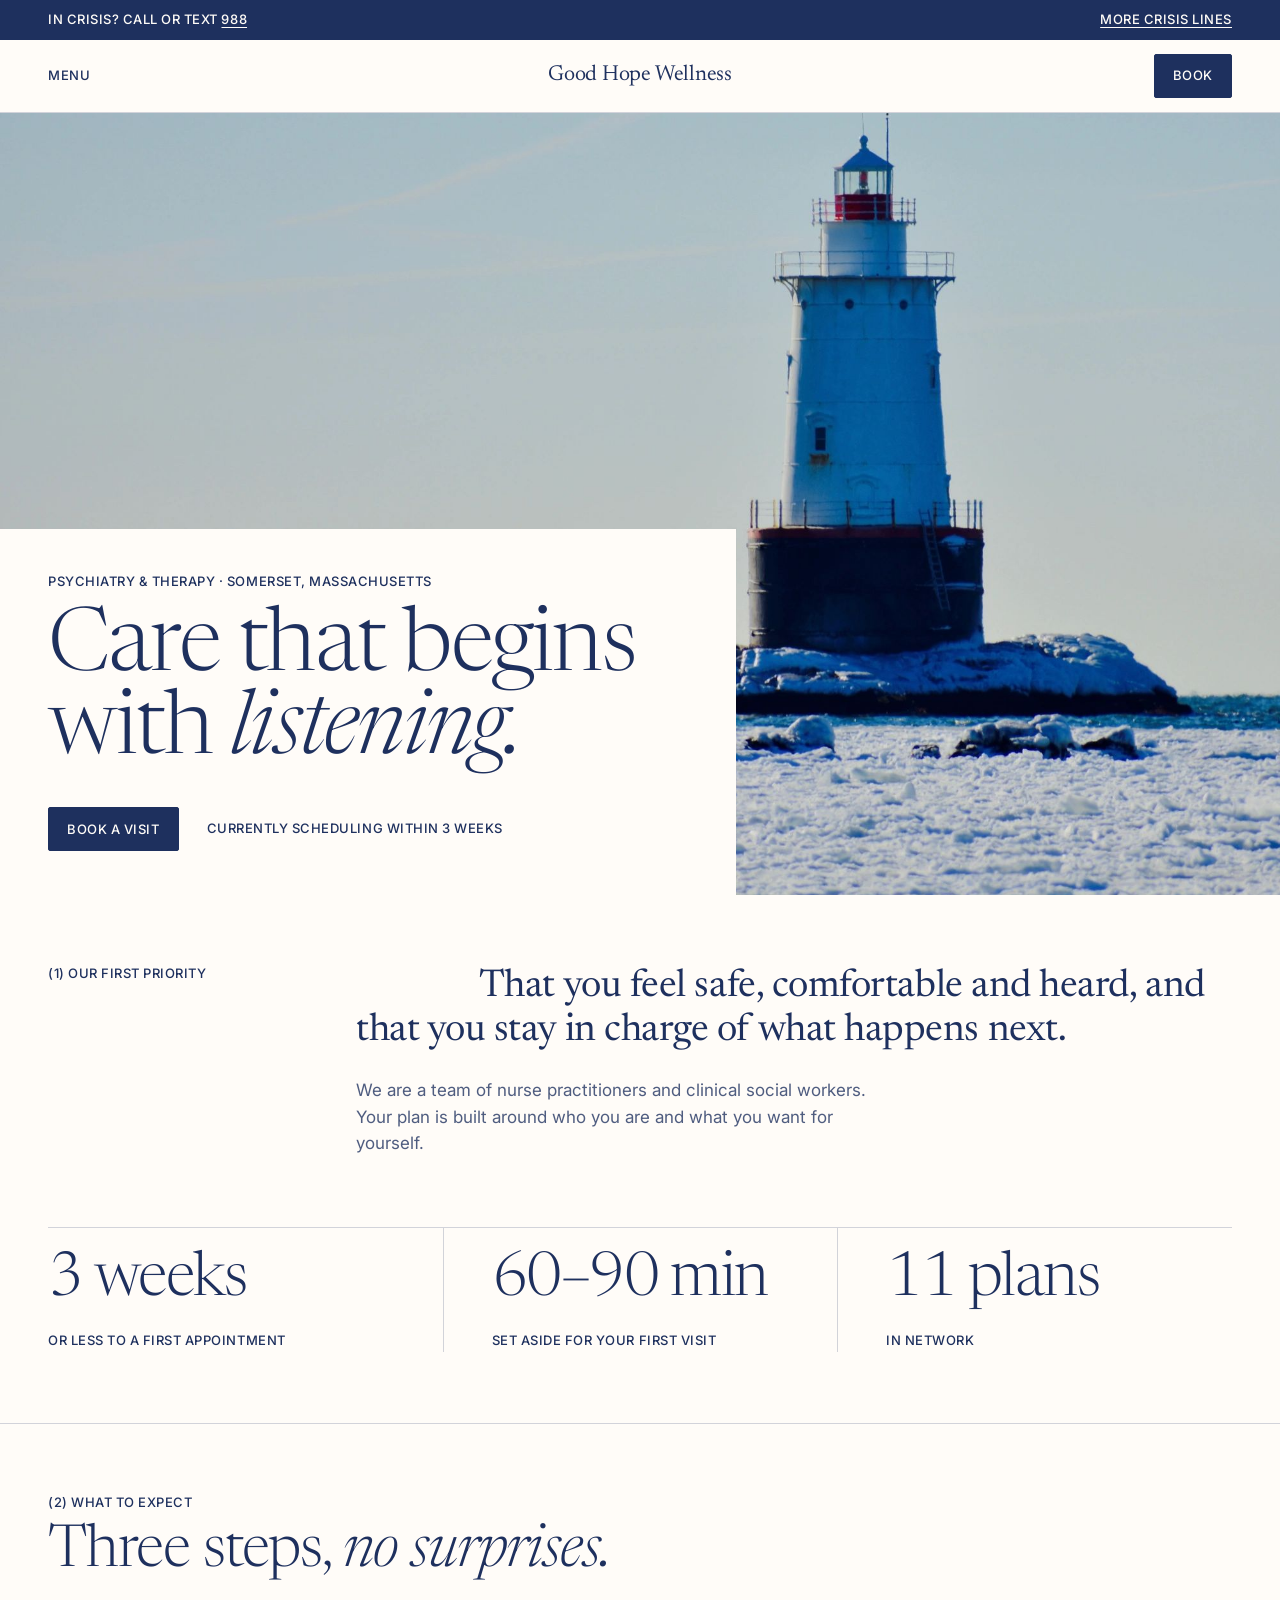
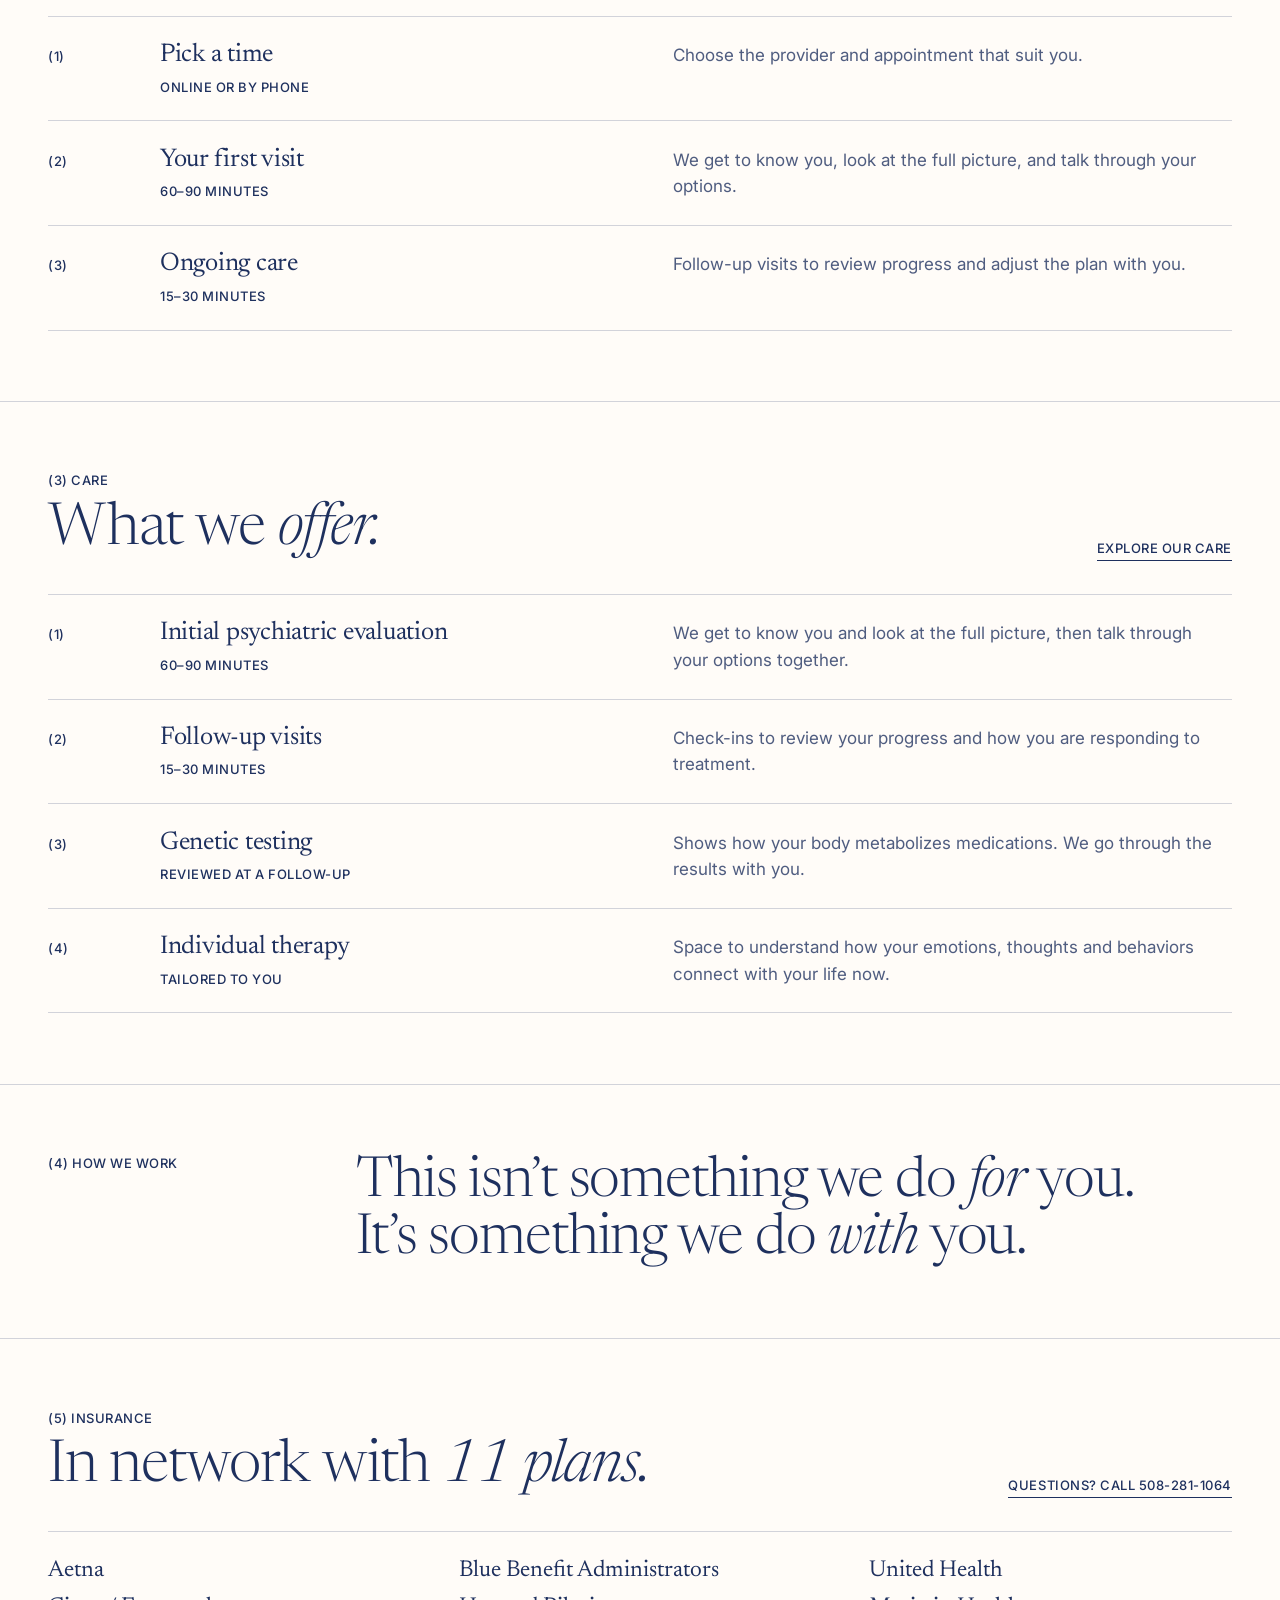
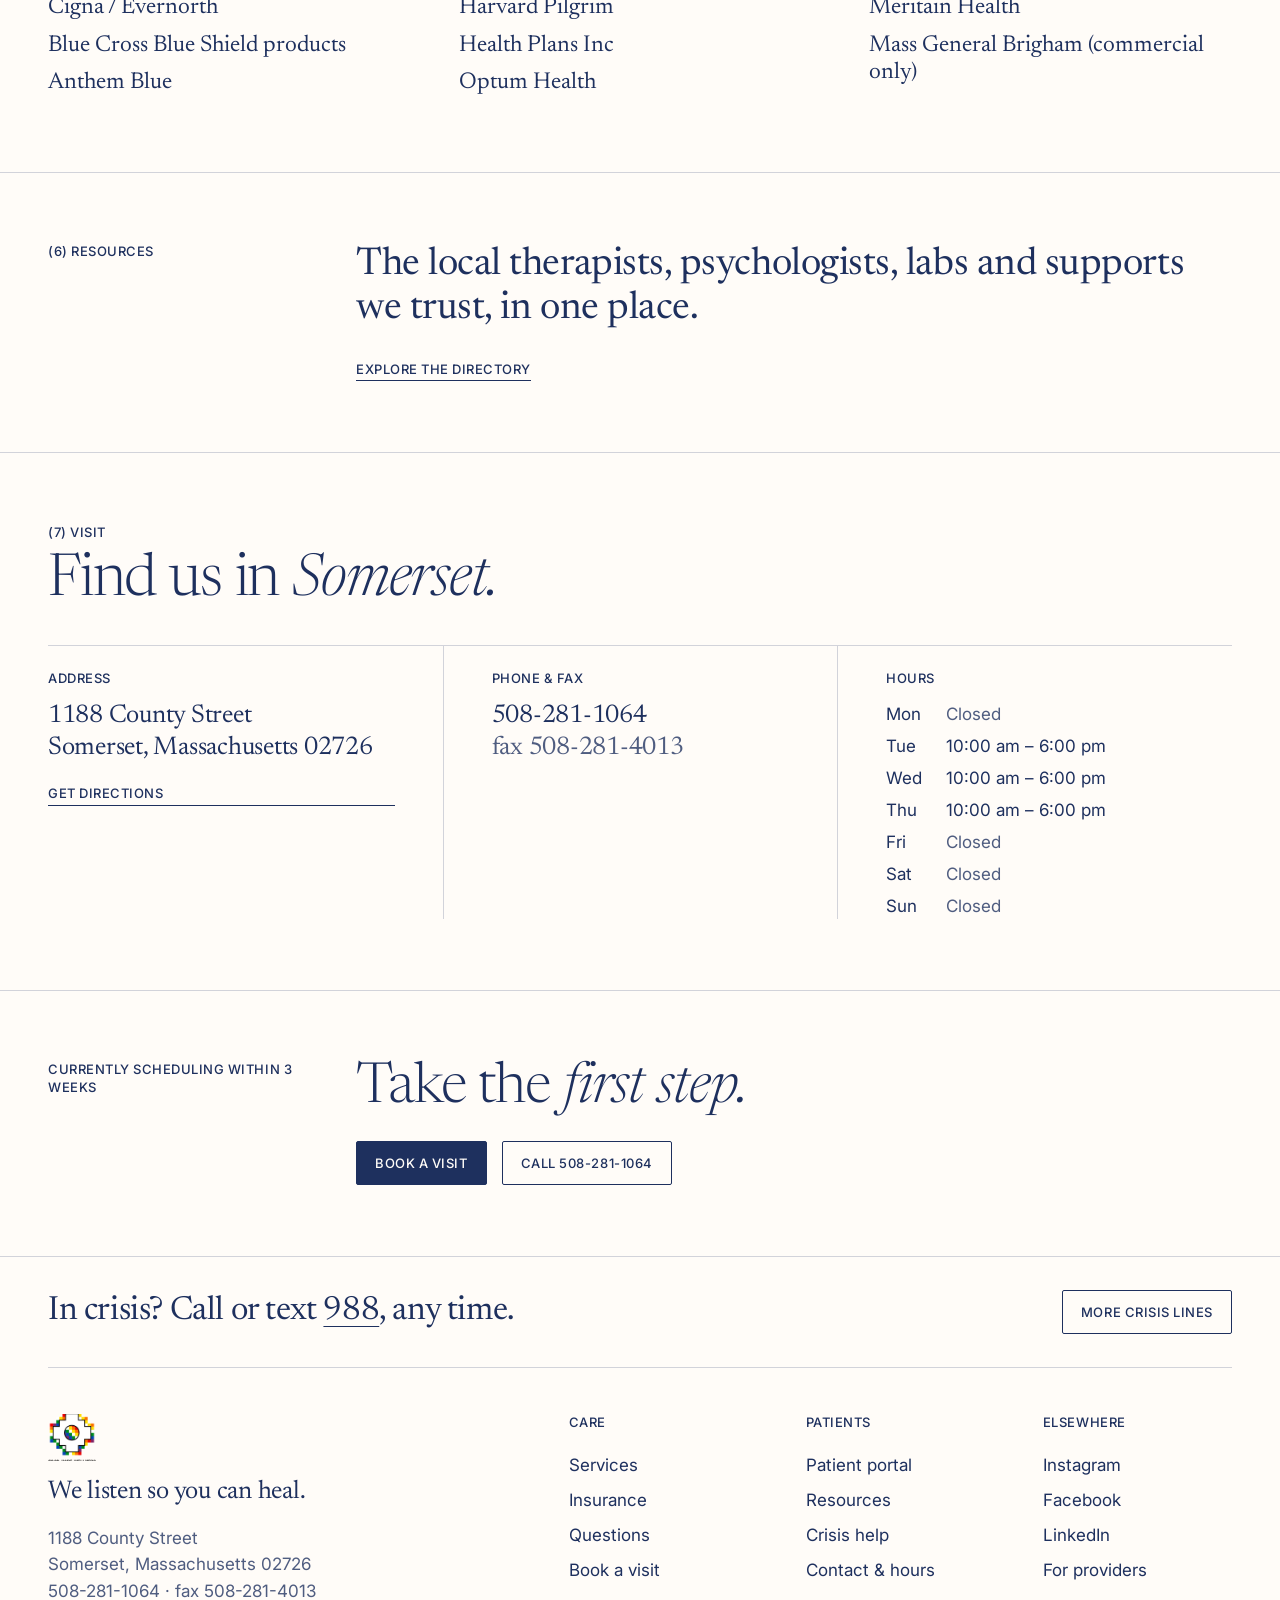
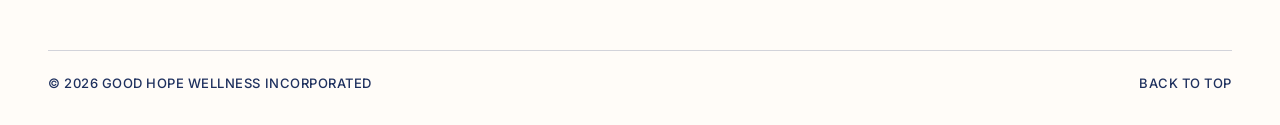
==== commit be8a79d9: "Tighten the layout: less open space Owner feedback: too much open space. Section spacing roughly hal" ====
--- a/index.html
+++ b/index.html
@@ -61,7 +61,7 @@
     <div class="aside rise"><p class="label">(1) Our first priority</p></div>
     <div class="main">
       <p class="statement statement--indent rise">That you feel safe, comfortable and heard, and that you stay in charge of what happens next.</p>
-      <p class="measure soft rise" style="margin-top:2.5rem">We are a team of nurse practitioners and clinical social workers. Your plan is built around who you are and what you want for yourself.</p>
+      <p class="measure soft rise" style="margin-top:1.5rem">We are a team of nurse practitioners and clinical social workers. Your plan is built around who you are and what you want for yourself.</p>
     </div>
   </div>
 </section>
@@ -115,7 +115,7 @@
     <div class="aside rise"><p class="label">(6) Resources</p></div>
     <div class="main rise">
       <p class="statement">The local therapists, psychologists, labs and supports we trust, in one place.</p>
-      <p style="margin-top:2.5rem"><a class="label go" href="resources/">Explore the directory</a></p>
+      <p style="margin-top:1.5rem"><a class="label go" href="resources/">Explore the directory</a></p>
     </div>
   </div>
 </section>
--- a/assets/css/site.css
+++ b/assets/css/site.css
@@ -1,7 +1,7 @@
 /* Good Hope Wellness
    Styled to taste-vault/TASTE.md: one ink on one warm paper, a light serif for
    headlines and statements, small uppercase labels, sharp corners, 1px rules,
-   more empty space than feels necessary. Tokens are the vault's Palette A. */
+   kept compact (owner feedback, 15 Nov 2026: less open space). Tokens are the vault's Palette A. */
 
 :root {
   --ink: #1e305e;
@@ -20,7 +20,7 @@
 
   --radius: 2px;
   --gutter: clamp(1rem, 4vw, 3rem);
-  --section: clamp(5rem, 14vw, 12rem);
+  --section: clamp(2.75rem, 5.5vw, 5rem);
   --measure: 34rem;
 
   --ease: cubic-bezier(0.16, 1, 0.3, 1);
@@ -114,39 +114,41 @@
 /* ---------- sections ---------- */
 .section { padding-block: var(--section); }
 .section--rule { border-top: 1px solid var(--rule); }
-.grid { display: grid; grid-template-columns: repeat(12, minmax(0, 1fr)); column-gap: var(--gutter); row-gap: 2.5rem; }
-.aside { grid-column: 1 / span 4; }
-.main { grid-column: 6 / -1; }
-.main--wide { grid-column: 5 / -1; }
-.head { display: flex; flex-wrap: wrap; justify-content: space-between; align-items: flex-end; gap: 1.5rem 3rem; margin-bottom: clamp(2.5rem, 5vw, 4.5rem); }
-.head h2 { margin-top: 1.25rem; }
-
-.page-head { padding-block: clamp(3.5rem, 9vw, 8rem) clamp(3rem, 7vw, 6rem); border-bottom: 1px solid var(--rule); }
-.page-head h1 { margin-block: 1.25rem 0; max-width: 11em; }
-.page-head .statement { margin-top: clamp(2rem, 4vw, 3.5rem); max-width: 26em; margin-left: auto; font-size: clamp(1.35rem, 2.3vw, 2.1rem); }
-.page-head .actions { display: flex; flex-wrap: wrap; gap: 0.75rem; margin-top: 2.5rem; justify-content: flex-end; }
+.grid { display: grid; grid-template-columns: repeat(12, minmax(0, 1fr)); column-gap: var(--gutter); row-gap: 1.5rem; }
+.aside { grid-column: 1 / span 3; }
+.main { grid-column: 4 / -1; }
+.main--wide { grid-column: 4 / -1; }
+.head { display: flex; flex-wrap: wrap; justify-content: space-between; align-items: flex-end; gap: 1rem 3rem; margin-bottom: clamp(1.5rem, 2.6vw, 2.25rem); }
+.head h2 { margin-top: 0.75rem; }
+
+.page-head { padding-block: clamp(2.25rem, 4.5vw, 4rem) clamp(2rem, 3.5vw, 3rem); border-bottom: 1px solid var(--rule); }
+.page-head .wrap { display: grid; grid-template-columns: minmax(0, 7fr) minmax(0, 5fr); column-gap: var(--gutter); align-items: end; }
+.page-head .label { grid-column: 1 / -1; }
+.page-head h1 { margin-block: 0.9rem 0; grid-column: 1; grid-row: 2 / span 2; align-self: end; }
+.page-head .statement { grid-column: 2; margin-top: 0.9rem; font-size: clamp(1.25rem, 1.9vw, 1.7rem); }
+.page-head .actions { grid-column: 2; display: flex; flex-wrap: wrap; gap: 0.75rem; margin-top: 1.5rem; }
 
 .facts { display: grid; grid-template-columns: repeat(3, minmax(0, 1fr)); border-top: 1px solid var(--rule); }
-.facts li { padding: 2rem var(--gutter) 0 0; }
+.facts li { padding: 1.5rem var(--gutter) 0 0; }
 .facts li + li { border-left: 1px solid var(--rule); padding-left: var(--gutter); }
 .facts b { display: block; font: 300 clamp(2.4rem, 4.8vw, 4.25rem)/0.95 var(--font-display); letter-spacing: -0.025em; margin-bottom: 1rem; white-space: nowrap; }
 
 /* numbered rows: services, steps, lists */
 .rows { border-top: 1px solid var(--rule); }
-.rows > li { display: grid; grid-template-columns: 4rem minmax(0, 5fr) minmax(0, 6fr); column-gap: var(--gutter); row-gap: 0.75rem; padding-block: clamp(1.75rem, 3.2vw, 2.75rem); border-bottom: 1px solid var(--rule); align-items: baseline; }
+.rows > li { display: grid; grid-template-columns: 4rem minmax(0, 5fr) minmax(0, 6fr); column-gap: var(--gutter); row-gap: 0.75rem; padding-block: clamp(1.1rem, 1.9vw, 1.6rem); border-bottom: 1px solid var(--rule); align-items: baseline; }
 .rows > li > .label:first-child { padding-top: 0.35em; }
-.rows h3 + .label { display: block; margin-top: 0.9rem; }
+.rows h3 + .label { display: block; margin-top: 0.5rem; }
 .rows p { max-width: var(--measure); color: var(--ink-soft); }
 
-.plain { columns: 3; column-gap: var(--gutter); border-top: 1px solid var(--rule); padding-top: 2rem; }
-.plain li { break-inside: avoid; padding-block: 0.45rem; font: 400 clamp(1.25rem, 1.8vw, 1.55rem)/1.2 var(--font-display); }
-
-.quote { font: 300 clamp(2.1rem, 5.4vw, 4.75rem)/1 var(--font-display); letter-spacing: -0.02em; max-width: 13em; text-wrap: balance; }
+.plain { columns: 3; column-gap: var(--gutter); border-top: 1px solid var(--rule); padding-top: 1.25rem; }
+.plain li { break-inside: avoid; padding-block: 0.3rem; font: 400 clamp(1.25rem, 1.8vw, 1.55rem)/1.2 var(--font-display); }
+
+.quote { font: 300 clamp(2rem, 4.4vw, 3.9rem)/1 var(--font-display); letter-spacing: -0.02em; max-width: 16em; text-wrap: balance; }
 
 .visit { display: grid; grid-template-columns: repeat(3, minmax(0, 1fr)); border-top: 1px solid var(--rule); }
-.visit > div { padding: 2rem var(--gutter) 0 0; }
+.visit > div { padding: 1.5rem var(--gutter) 0 0; }
 .visit > div + div { border-left: 1px solid var(--rule); padding-left: var(--gutter); }
-.visit .label { display: block; margin-bottom: 1.25rem; }
+.visit .label { display: block; margin-bottom: 0.85rem; }
 .big { font: 400 clamp(1.35rem, 2vw, 1.75rem)/1.25 var(--font-display); letter-spacing: -0.01em; }
 .big a { text-decoration: none; }
 .big a:hover { text-decoration: underline; text-decoration-thickness: 1px; text-underline-offset: 0.2em; }
@@ -157,11 +159,11 @@
 /* FAQ */
 .faq { border-top: 1px solid var(--rule); }
 .faq details { border-bottom: 1px solid var(--rule); }
-.faq summary { list-style: none; cursor: pointer; display: flex; justify-content: space-between; align-items: baseline; gap: 2rem; padding-block: 1.5rem; font: 400 clamp(1.3rem, 1.9vw, 1.65rem)/1.2 var(--font-display); letter-spacing: -0.01em; }
+.faq summary { list-style: none; cursor: pointer; display: flex; justify-content: space-between; align-items: baseline; gap: 2rem; padding-block: 1.05rem; font: 400 clamp(1.25rem, 1.7vw, 1.5rem)/1.2 var(--font-display); letter-spacing: -0.01em; }
 .faq summary::-webkit-details-marker { display: none; }
 .faq summary::after { content: "+"; font: 300 1.6rem/1 var(--font-text); transition: transform var(--dur) var(--ease); }
 .faq details[open] summary::after { transform: rotate(45deg); }
-.faq details p { padding-bottom: 1.75rem; max-width: var(--measure); color: var(--ink-soft); }
+.faq details p { padding-bottom: 1.25rem; max-width: var(--measure); color: var(--ink-soft); }
 
 /* resource directory */
 .tools { position: sticky; top: 4.5rem; z-index: 20; background: var(--paper); border-bottom: 1px solid var(--rule); padding-block: 1rem; }
@@ -175,44 +177,46 @@
 .filter:hover { border-color: var(--ink); }
 .filter[aria-pressed="true"] { background: var(--ink); border-color: var(--ink); color: var(--paper); }
 .count { margin-left: auto; }
-.group { padding-block: clamp(3rem, 7vw, 6rem); border-bottom: 1px solid var(--rule); }
+.group { padding-block: clamp(2rem, 3.5vw, 3rem); border-bottom: 1px solid var(--rule); }
 .group[hidden], .res[hidden] { display: none; }
-.group .aside p { margin-top: 1.25rem; color: var(--ink-soft); max-width: 22rem; }
+.group .aside p { margin-top: 0.75rem; color: var(--ink-soft); max-width: 22rem; }
 .list { display: grid; grid-template-columns: repeat(2, minmax(0, 1fr)); column-gap: var(--gutter); border-top: 1px solid var(--rule); }
-.res { display: flex; flex-direction: column; gap: 0.3rem; padding-block: 1.25rem; border-bottom: 1px solid var(--rule); text-decoration: none; transition: opacity var(--dur) var(--ease); }
+.res { display: flex; flex-direction: column; gap: 0.25rem; padding-block: 0.9rem; border-bottom: 1px solid var(--rule); text-decoration: none; transition: opacity var(--dur) var(--ease); }
 a.res:hover { opacity: 0.6; }
-.res b { font: 400 1.3rem/1.2 var(--font-display); letter-spacing: -0.01em; }
+.res b { font: 400 1.22rem/1.2 var(--font-display); letter-spacing: -0.01em; }
 .res span { color: var(--ink-soft); font-size: 1rem; line-height: 1.45; }
 .res .label { color: var(--ink); margin-top: 0.4rem; font-size: var(--size-label); }
 .empty { padding-block: 5rem; }
 
 /* crisis: exempt from restraint */
-.nine { background: var(--ink); color: var(--paper); padding: clamp(2rem, 5vw, 4.5rem); display: grid; grid-template-columns: auto 1fr; gap: 1.5rem clamp(2rem, 6vw, 6rem); align-items: center; border-radius: var(--radius); }
-.nine .num { font: 300 clamp(6rem, 18vw, 14rem)/0.8 var(--font-display); letter-spacing: -0.04em; text-decoration: none; }
+.nine { background: var(--ink); color: var(--paper); padding: clamp(1.75rem, 3.4vw, 3rem); display: grid; grid-template-columns: auto 1fr; gap: 1.5rem clamp(2rem, 6vw, 6rem); align-items: center; border-radius: var(--radius); }
+.nine .num { font: 300 clamp(5rem, 12vw, 9.5rem)/0.8 var(--font-display); letter-spacing: -0.04em; text-decoration: none; }
 .nine .button { background: var(--paper); color: var(--ink); border-color: var(--paper); margin-top: 1.75rem; }
 .nine .button:hover { background: transparent; color: var(--paper); }
 .lines { border-top: 1px solid var(--rule); }
-.lines li { display: grid; grid-template-columns: minmax(0, 5fr) minmax(0, 7fr); gap: 0.4rem var(--gutter); padding-block: 1.4rem; border-bottom: 1px solid var(--rule); align-items: baseline; }
+.lines li { display: grid; grid-template-columns: minmax(0, 5fr) minmax(0, 7fr); gap: 0.4rem var(--gutter); padding-block: 0.95rem; border-bottom: 1px solid var(--rule); align-items: baseline; }
 .lines .who { color: var(--ink-soft); }
 .lines .how { font: 400 clamp(1.35rem, 2.1vw, 1.85rem)/1.2 var(--font-display); }
 .lines .how a, .local a.tel { text-decoration: underline; text-decoration-thickness: 1px; text-underline-offset: 0.18em; }
 .local { display: grid; grid-template-columns: repeat(2, minmax(0, 1fr)); column-gap: var(--gutter); border-top: 1px solid var(--rule); }
-.local > div { padding-block: 2rem; border-bottom: 1px solid var(--rule); }
+.local > div { padding-block: 1.4rem; border-bottom: 1px solid var(--rule); }
 .local h3 { margin-bottom: 0.75rem; }
 .local p { color: var(--ink-soft); max-width: 26rem; }
 .local .big { color: var(--ink); margin-top: 0.75rem; }
 
-.embed { border: 1px solid var(--rule); border-radius: var(--radius); overflow: hidden; background: #fff; }
-.embed iframe { display: block; width: 100%; height: 65rem; border: 0; }
-
-.closing .quote { margin-bottom: 2.5rem; }
+.embed { position: relative; border: 1px solid var(--rule); border-radius: var(--radius); overflow: hidden; background: #fff; }
+/* Shown until the calendar paints over it; the calendar can take 20 seconds or more to arrive. */
+.embed::before { content: "Loading the calendar. This can take up to half a minute."; position: absolute; left: 0; right: 0; top: 0; padding: 2rem; font: 400 clamp(1.3rem, 1.9vw, 1.65rem)/1.2 var(--font-display); color: var(--ink); }
+.embed iframe { position: relative; display: block; width: 100%; height: 65rem; border: 0; }
+
+.closing .quote { margin-bottom: 1.5rem; }
 
 /* ---------- footer ---------- */
 .site-footer { border-top: 1px solid var(--rule); }
-.foot-crisis { display: flex; flex-wrap: wrap; justify-content: space-between; align-items: center; gap: 1.5rem 3rem; padding-block: clamp(2.5rem, 5vw, 4rem); border-bottom: 1px solid var(--rule); }
+.foot-crisis { display: flex; flex-wrap: wrap; justify-content: space-between; align-items: center; gap: 1rem 3rem; padding-block: clamp(1.5rem, 2.6vw, 2.25rem); border-bottom: 1px solid var(--rule); }
 .foot-crisis .statement { font-size: clamp(1.4rem, 2.6vw, 2.25rem); }
-.foot { display: grid; grid-template-columns: minmax(0, 5fr) repeat(3, minmax(0, 2fr)); gap: 2.5rem var(--gutter); padding-block: clamp(3rem, 7vw, 6rem); }
-.foot__brand img { width: 3.25rem; margin-bottom: 1.5rem; }
+.foot { display: grid; grid-template-columns: minmax(0, 5fr) repeat(3, minmax(0, 2fr)); gap: 2rem var(--gutter); padding-block: clamp(2rem, 3.6vw, 3.25rem); }
+.foot__brand img { width: 3rem; margin-bottom: 1rem; }
 .foot__brand address { font-style: normal; margin-top: 1rem; color: var(--ink-soft); }
 .foot h2 { font: 500 var(--size-label)/1.35 var(--font-text); letter-spacing: 0.04em; text-transform: uppercase; margin-bottom: 1.25rem; }
 .foot li + li { margin-top: 0.55rem; }
@@ -229,8 +233,9 @@
 @media (max-width: 60rem) {
   .aside, .main, .main--wide { grid-column: 1 / -1; }
   .grid { row-gap: 1.75rem; }
-  .page-head .statement { margin-left: 0; }
-  .page-head .actions { justify-content: flex-start; }
+  .page-head .wrap { grid-template-columns: 1fr; }
+  .page-head h1, .page-head .statement, .page-head .actions { grid-column: 1; grid-row: auto; }
+  .page-head .statement { margin-top: 1.25rem; }
   .foot { grid-template-columns: repeat(3, minmax(0, 1fr)); }
   .foot__brand { grid-column: 1 / -1; }
   .plain { columns: 2; }
@@ -243,7 +248,7 @@
   .hero__img img { width: 100%; object-position: 53% 50%; }
   .hero__panel { position: static; width: 100%; padding: 2rem var(--gutter) 2.5rem; border-bottom: 1px solid var(--rule); }
   .facts, .visit { grid-template-columns: 1fr; }
-  .facts li, .visit > div { padding: 1.75rem 0; }
+  .facts li, .visit > div { padding: 1.25rem 0; }
   .facts li + li, .visit > div + div { border-left: 0; padding-left: 0; border-top: 1px solid var(--rule); }
   .rows > li { grid-template-columns: 2.75rem minmax(0, 1fr); }
   .rows > li > p { grid-column: 2; }
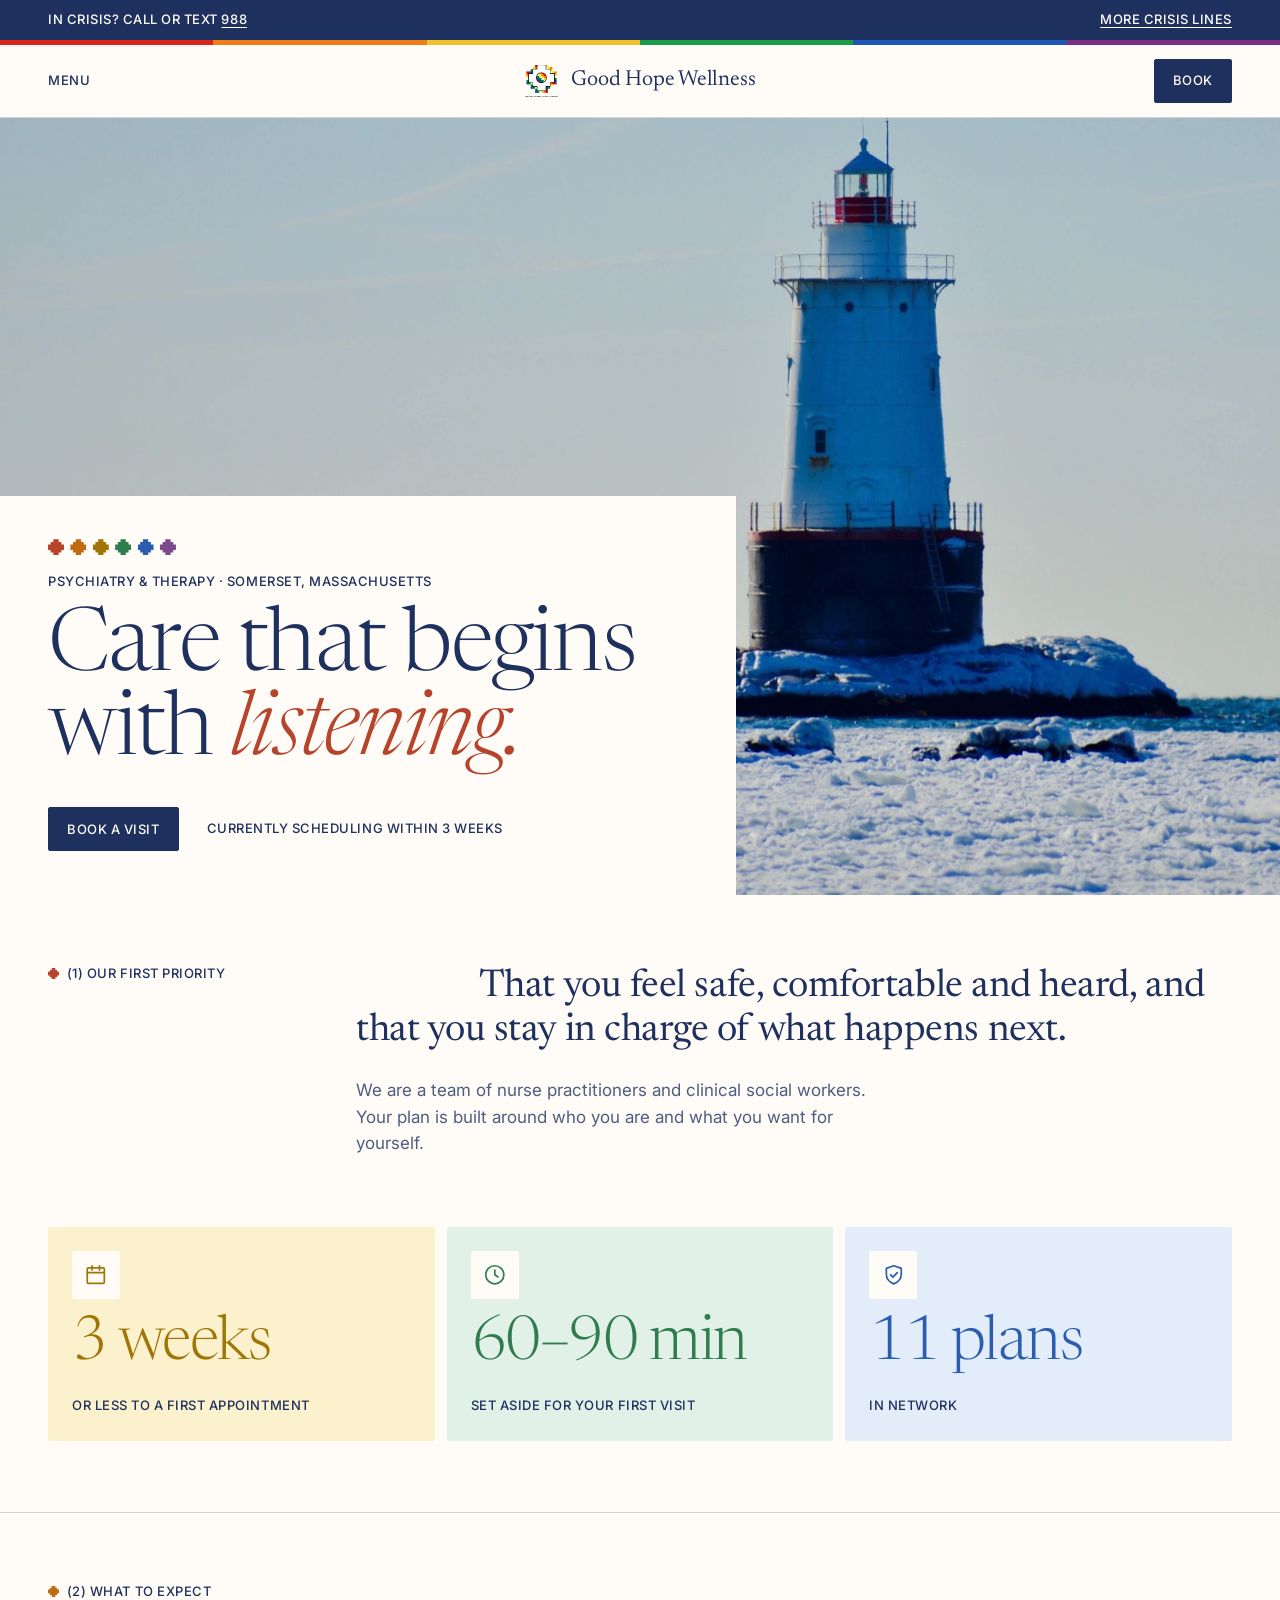
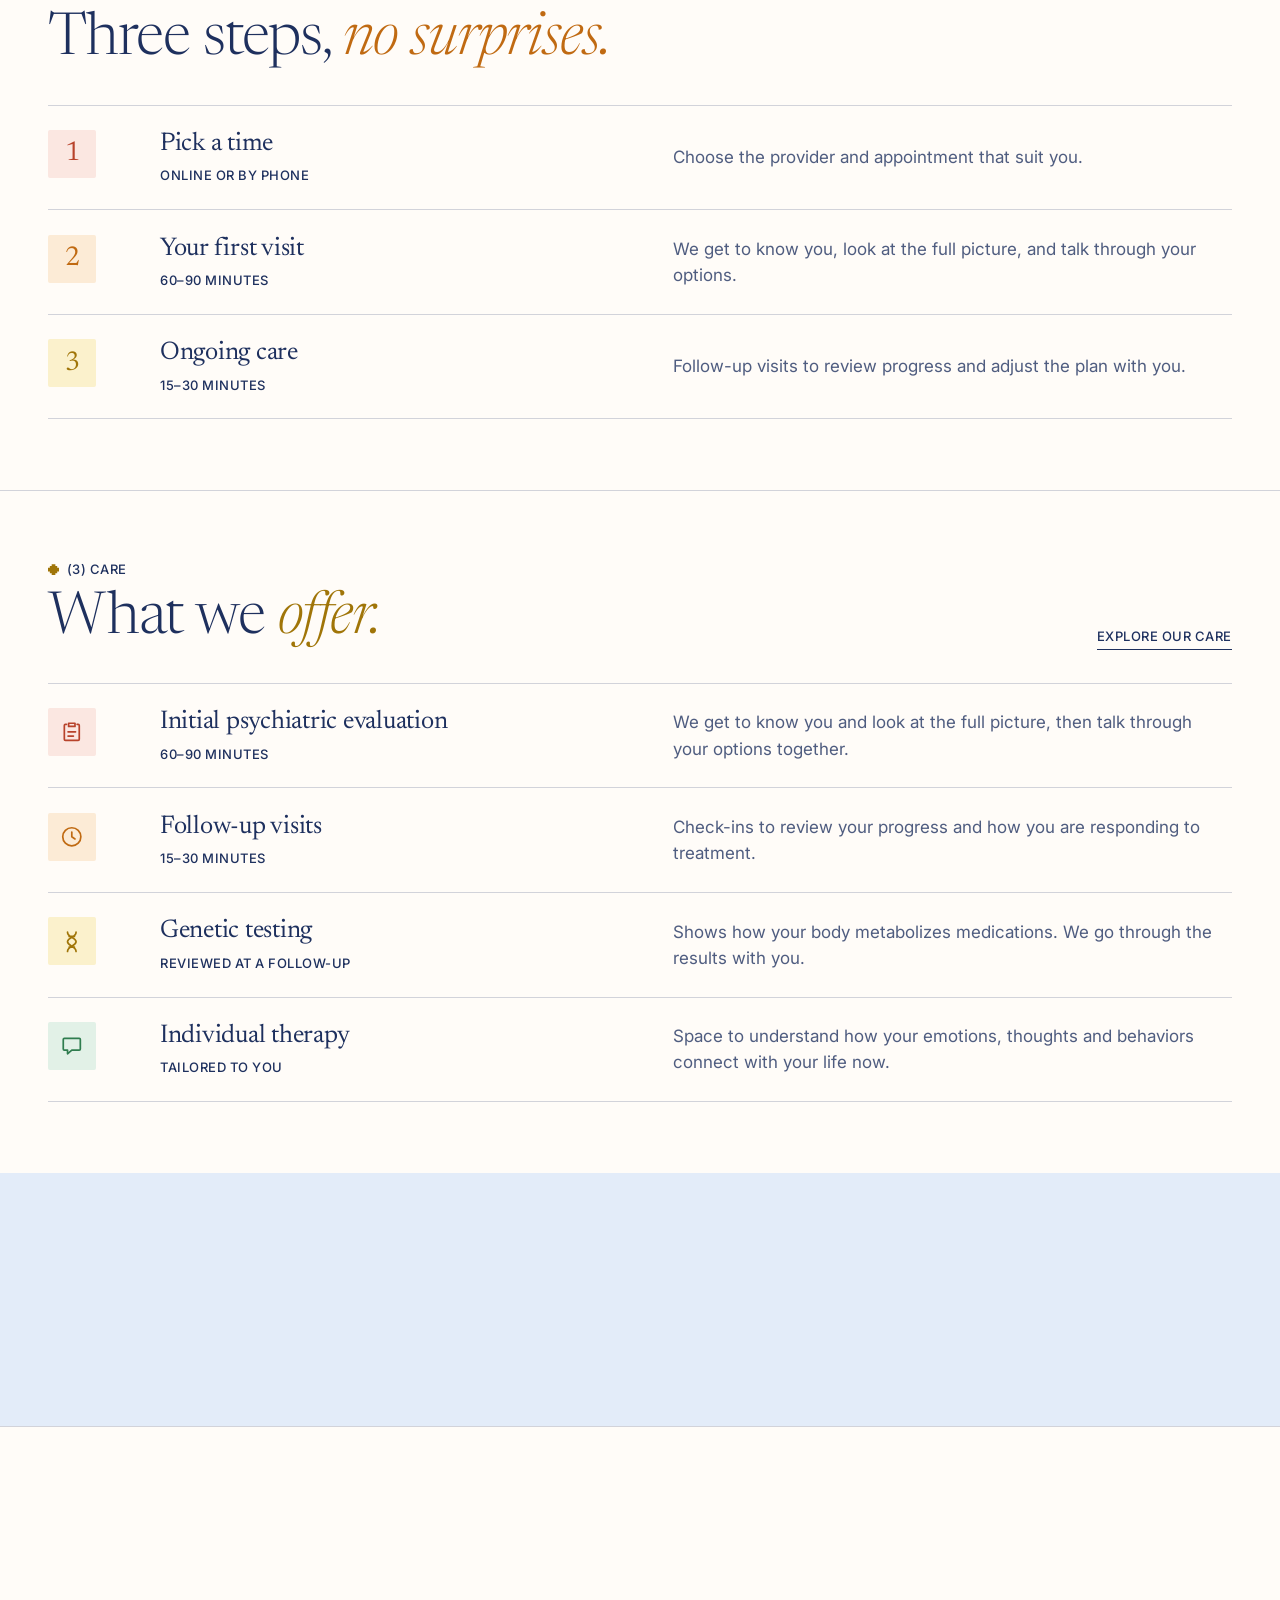
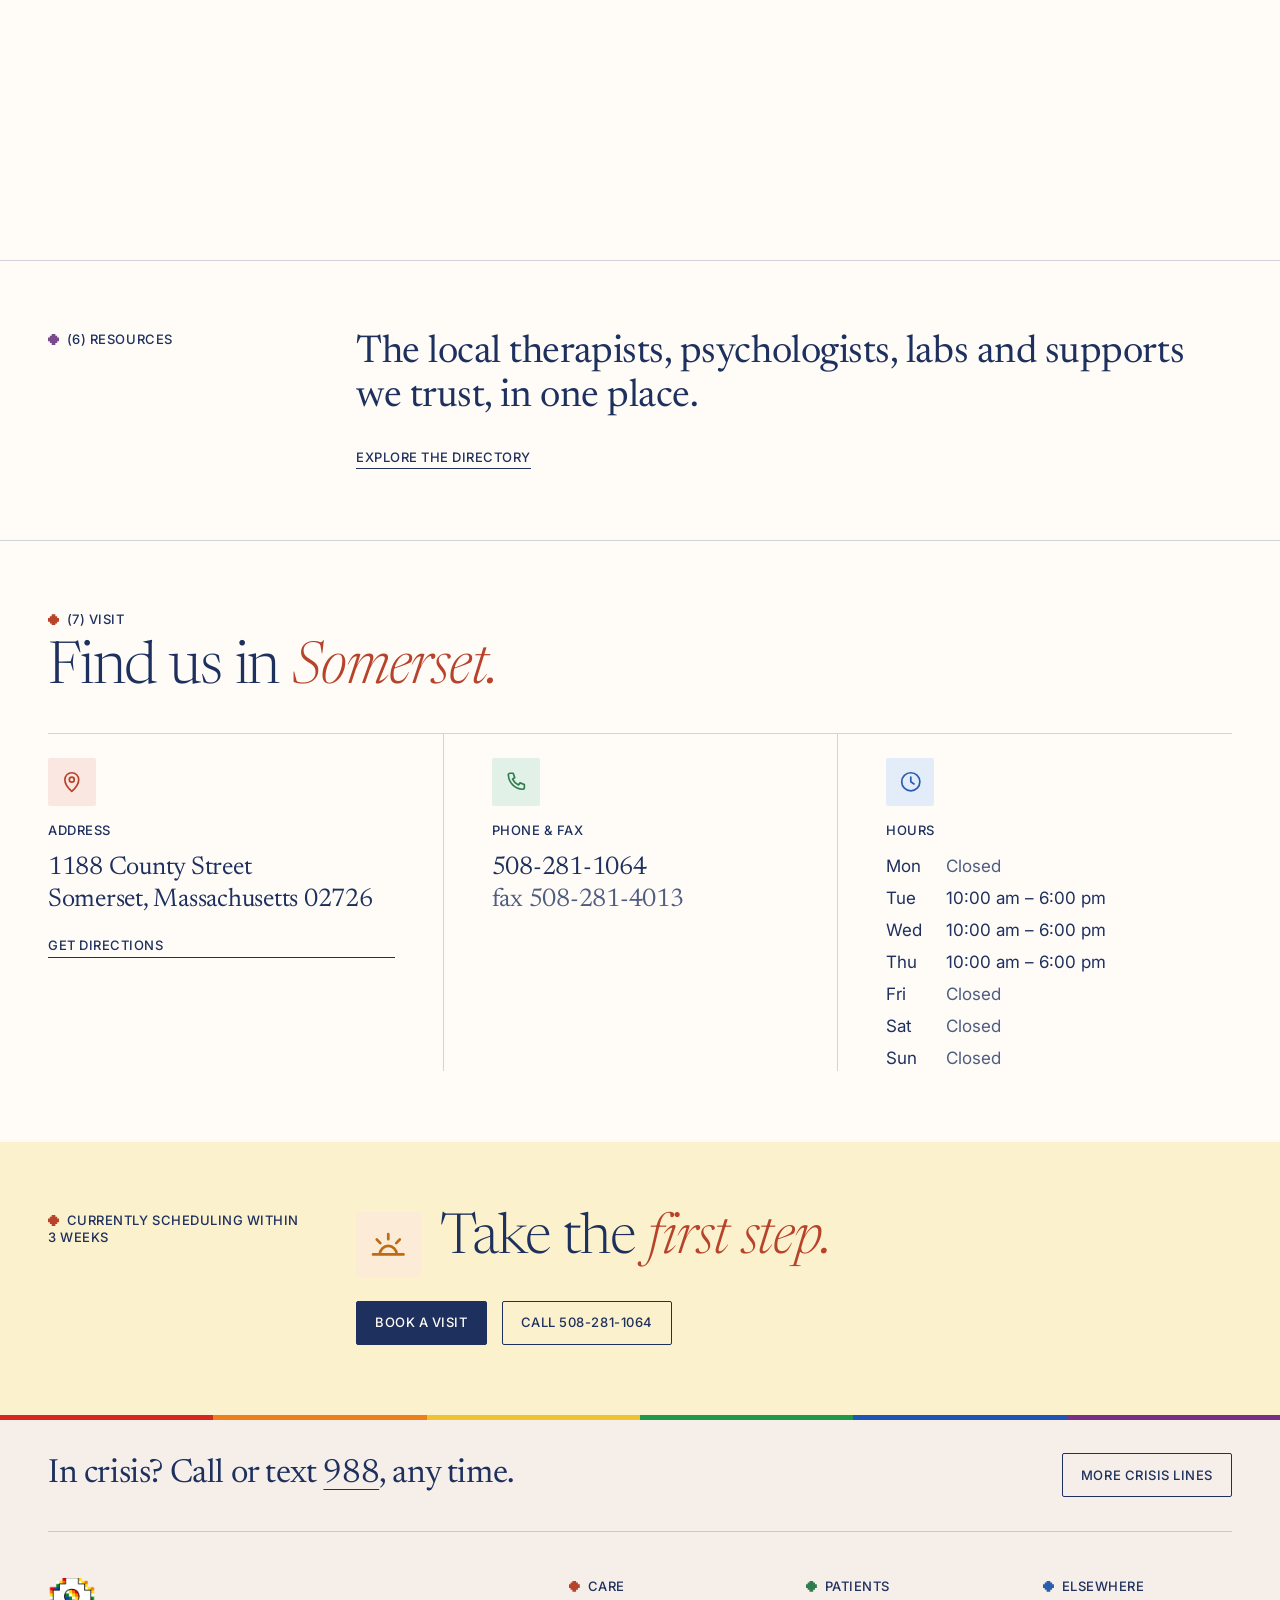
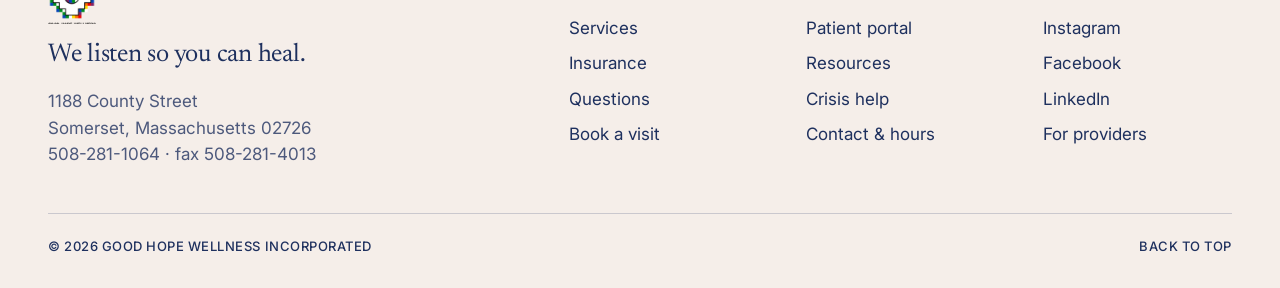
==== commit 75e1e9c8: "Add colour and small graphics Owner feedback: needs more colour and small graphics. Six accent hues " ====
--- a/index.html
+++ b/index.html
@@ -26,10 +26,11 @@
     <a class="label" href="crisis/">More crisis lines</a>
   </div>
 </div>
+<div class="stripe" aria-hidden="true"></div>
 <header class="site-header">
   <div class="wrap bar">
     <a class="menu-btn label" href="#footer" role="button" data-menu-open aria-controls="menu" aria-expanded="false">Menu</a>
-    <a class="wordmark" href="./">Good Hope Wellness</a>
+    <a class="wordmark" href="./"><img src="assets/img/mark.png" alt="" width="240" height="233">Good Hope Wellness</a>
     <a class="button" href="book/">Book</a>
   </div>
 </header>
@@ -50,6 +51,7 @@
 <section class="hero">
   <div class="hero__img"><img src="assets/img/lighthouse.jpg" alt="A white lighthouse on a small rocky island, surrounded by an icy sea." width="2560" height="1407" fetchpriority="high"></div>
   <div class="hero__panel">
+    <div class="marks" aria-hidden="true"><span class="mark c1"></span><span class="mark c2"></span><span class="mark c3"></span><span class="mark c4"></span><span class="mark c5"></span><span class="mark c6"></span></div>
     <p class="label">Psychiatry &amp; therapy · Somerset, Massachusetts</p>
     <h1>Care that begins with <em>listening.</em></h1>
     <p class="hero__row"><a class="button" href="book/">Book a visit</a><span class="label">Currently scheduling within 3 weeks</span></p>
@@ -58,7 +60,7 @@
 
 <section class="section">
   <div class="wrap grid">
-    <div class="aside rise"><p class="label">(1) Our first priority</p></div>
+    <div class="aside rise c1"><p class="label"><span class="mark"></span>(1) Our first priority</p></div>
     <div class="main">
       <p class="statement statement--indent rise">That you feel safe, comfortable and heard, and that you stay in charge of what happens next.</p>
       <p class="measure soft rise" style="margin-top:1.5rem">We are a team of nurse practitioners and clinical social workers. Your plan is built around who you are and what you want for yourself.</p>
@@ -69,50 +71,50 @@
 <section class="section" style="padding-top:0">
   <div class="wrap">
     <ul class="facts rise">
-      <li><b>3 weeks</b><span class="label">Or less to a first appointment</span></li>
-      <li><b>60–90 min</b><span class="label">Set aside for your first visit</span></li>
-      <li><b>11 plans</b><span class="label">In network</span></li>
+      <li class="c3"><span class="ico " aria-hidden="true"><svg viewBox="0 0 24 24" fill="none" stroke="currentColor" stroke-width="1.6" stroke-linecap="round" stroke-linejoin="round"><rect x="4" y="5.5" width="16" height="14.5" rx="1"/><path d="M4 10h16M8.5 3.5v4M15.5 3.5v4"/></svg></span><b>3 weeks</b><span class="label">Or less to a first appointment</span></li>
+      <li class="c4"><span class="ico " aria-hidden="true"><svg viewBox="0 0 24 24" fill="none" stroke="currentColor" stroke-width="1.6" stroke-linecap="round" stroke-linejoin="round"><circle cx="12" cy="12" r="8.5"/><path d="M12 7.5V12l3 2"/></svg></span><b>60–90 min</b><span class="label">Set aside for your first visit</span></li>
+      <li class="c5"><span class="ico " aria-hidden="true"><svg viewBox="0 0 24 24" fill="none" stroke="currentColor" stroke-width="1.6" stroke-linecap="round" stroke-linejoin="round"><path d="M12 3.5l7 2.5v5.5c0 4.2-2.9 7.4-7 9-4.1-1.6-7-4.8-7-9V6l7-2.500ZM9 12l2.2 2.200L15.2 10"/></svg></span><b>11 plans</b><span class="label">In network</span></li>
     </ul>
   </div>
 </section>
 
 <section class="section section--rule">
   <div class="wrap">
-    <div class="head rise"><div><p class="label">(2) What to expect</p><h2>Three steps, <em>no surprises.</em></h2></div></div>
-    <ol class="rows"><li class="rise"><span class="label">(1)</span><div><h3>Pick a time</h3><span class="label">Online or by phone</span></div><p>Choose the provider and appointment that suit you.</p></li><li class="rise"><span class="label">(2)</span><div><h3>Your first visit</h3><span class="label">60–90 minutes</span></div><p>We get to know you, look at the full picture, and talk through your options.</p></li><li class="rise"><span class="label">(3)</span><div><h3>Ongoing care</h3><span class="label">15–30 minutes</span></div><p>Follow-up visits to review progress and adjust the plan with you.</p></li></ol>
+    <div class="head rise c2"><div><p class="label"><span class="mark"></span>(2) What to expect</p><h2>Three steps, <em>no surprises.</em></h2></div></div>
+    <ol class="rows rows--ico"><li class="rise"><span class="ico num c1" aria-hidden="true">1</span><div><h3>Pick a time</h3><span class="label">Online or by phone</span></div><p>Choose the provider and appointment that suit you.</p></li><li class="rise"><span class="ico num c2" aria-hidden="true">2</span><div><h3>Your first visit</h3><span class="label">60–90 minutes</span></div><p>We get to know you, look at the full picture, and talk through your options.</p></li><li class="rise"><span class="ico num c3" aria-hidden="true">3</span><div><h3>Ongoing care</h3><span class="label">15–30 minutes</span></div><p>Follow-up visits to review progress and adjust the plan with you.</p></li></ol>
   </div>
 </section>
 
 <section class="section section--rule">
   <div class="wrap">
-    <div class="head rise">
-      <div><p class="label">(3) Care</p><h2>What we <em>offer.</em></h2></div>
+    <div class="head rise c3">
+      <div><p class="label"><span class="mark"></span>(3) Care</p><h2>What we <em>offer.</em></h2></div>
       <a class="label go" href="care/">Explore our care</a>
     </div>
-    <ol class="rows"><li class="rise"><span class="label">(1)</span><div><h3>Initial psychiatric evaluation</h3><span class="label">60–90 minutes</span></div><p>We get to know you and look at the full picture, then talk through your options together.</p></li><li class="rise"><span class="label">(2)</span><div><h3>Follow-up visits</h3><span class="label">15–30 minutes</span></div><p>Check-ins to review your progress and how you are responding to treatment.</p></li><li class="rise"><span class="label">(3)</span><div><h3>Genetic testing</h3><span class="label">Reviewed at a follow-up</span></div><p>Shows how your body metabolizes medications. We go through the results with you.</p></li><li class="rise"><span class="label">(4)</span><div><h3>Individual therapy</h3><span class="label">Tailored to you</span></div><p>Space to understand how your emotions, thoughts and behaviors connect with your life now.</p></li></ol>
+    <ol class="rows rows--ico"><li class="rise"><span class="ico c1" aria-hidden="true"><svg viewBox="0 0 24 24" fill="none" stroke="currentColor" stroke-width="1.6" stroke-linecap="round" stroke-linejoin="round"><path d="M9 4h6v3H9zM7 5H6a1 1 0 0 0-1 1v13a1 1 0 0 0 1 1h12a1 1 0 0 0 1-1V6a1 1 0 0 0-1-1h-1M8.5 12h7M8.5 16h5"/></svg></span><div><h3>Initial psychiatric evaluation</h3><span class="label">60–90 minutes</span></div><p>We get to know you and look at the full picture, then talk through your options together.</p></li><li class="rise"><span class="ico c2" aria-hidden="true"><svg viewBox="0 0 24 24" fill="none" stroke="currentColor" stroke-width="1.6" stroke-linecap="round" stroke-linejoin="round"><circle cx="12" cy="12" r="8.5"/><path d="M12 7.5V12l3 2"/></svg></span><div><h3>Follow-up visits</h3><span class="label">15–30 minutes</span></div><p>Check-ins to review your progress and how you are responding to treatment.</p></li><li class="rise"><span class="ico c3" aria-hidden="true"><svg viewBox="0 0 24 24" fill="none" stroke="currentColor" stroke-width="1.6" stroke-linecap="round" stroke-linejoin="round"><path d="M8 3c0 5 8 5 8 9s-8 4-8 9M16 3c0 5-8 5-8 9s8 4 8 9M9.5 7h5M9.5 17h5"/></svg></span><div><h3>Genetic testing</h3><span class="label">Reviewed at a follow-up</span></div><p>Shows how your body metabolizes medications. We go through the results with you.</p></li><li class="rise"><span class="ico c4" aria-hidden="true"><svg viewBox="0 0 24 24" fill="none" stroke="currentColor" stroke-width="1.6" stroke-linecap="round" stroke-linejoin="round"><path d="M5 5h14a1 1 0 0 1 1 1v9a1 1 0 0 1-1 1h-7l-4 3.5V16H5a1 1 0 0 1-1-1V6a1 1 0 0 1 1-1Z"/></svg></span><div><h3>Individual therapy</h3><span class="label">Tailored to you</span></div><p>Space to understand how your emotions, thoughts and behaviors connect with your life now.</p></li></ol>
   </div>
 </section>
 
-<section class="section section--rule">
+<section class="section band">
   <div class="wrap grid">
-    <div class="aside rise"><p class="label">(4) How we work</p></div>
+    <div class="aside rise c4"><p class="label"><span class="mark"></span>(4) How we work</p></div>
     <div class="main rise"><blockquote class="quote">This isn’t something we do <em>for</em> you. It’s something we do <em>with</em> you.</blockquote></div>
   </div>
 </section>
 
 <section class="section section--rule">
   <div class="wrap">
-    <div class="head rise">
-      <div><p class="label">(5) Insurance</p><h2>In network with <em>11 plans.</em></h2></div>
+    <div class="head rise c5">
+      <div><p class="label"><span class="mark"></span>(5) Insurance</p><h2>In network with <em>11 plans.</em></h2></div>
       <a class="label go" href="tel:5082811064">Questions? Call 508-281-1064</a>
     </div>
-    <ul class="plain rise"><li>Aetna</li><li>Cigna / Evernorth</li><li>Blue Cross Blue Shield products</li><li>Anthem Blue</li><li>Blue Benefit Administrators</li><li>Harvard Pilgrim</li><li>Health Plans Inc</li><li>Optum Health</li><li>United Health</li><li>Meritain Health</li><li>Mass General Brigham (commercial only)</li></ul>
+    <ul class="plain rise"><li><svg class="tick" viewBox="0 0 24 24" fill="none" stroke="currentColor" stroke-width="2.2" stroke-linecap="round" stroke-linejoin="round" aria-hidden="true"><path d="m5 12.5 4.5 4.5L19 7.5"/></svg><span>Aetna</span></li><li><svg class="tick" viewBox="0 0 24 24" fill="none" stroke="currentColor" stroke-width="2.2" stroke-linecap="round" stroke-linejoin="round" aria-hidden="true"><path d="m5 12.5 4.5 4.5L19 7.5"/></svg><span>Cigna / Evernorth</span></li><li><svg class="tick" viewBox="0 0 24 24" fill="none" stroke="currentColor" stroke-width="2.2" stroke-linecap="round" stroke-linejoin="round" aria-hidden="true"><path d="m5 12.5 4.5 4.5L19 7.5"/></svg><span>Blue Cross Blue Shield products</span></li><li><svg class="tick" viewBox="0 0 24 24" fill="none" stroke="currentColor" stroke-width="2.2" stroke-linecap="round" stroke-linejoin="round" aria-hidden="true"><path d="m5 12.5 4.5 4.5L19 7.5"/></svg><span>Anthem Blue</span></li><li><svg class="tick" viewBox="0 0 24 24" fill="none" stroke="currentColor" stroke-width="2.2" stroke-linecap="round" stroke-linejoin="round" aria-hidden="true"><path d="m5 12.5 4.5 4.5L19 7.5"/></svg><span>Blue Benefit Administrators</span></li><li><svg class="tick" viewBox="0 0 24 24" fill="none" stroke="currentColor" stroke-width="2.2" stroke-linecap="round" stroke-linejoin="round" aria-hidden="true"><path d="m5 12.5 4.5 4.5L19 7.5"/></svg><span>Harvard Pilgrim</span></li><li><svg class="tick" viewBox="0 0 24 24" fill="none" stroke="currentColor" stroke-width="2.2" stroke-linecap="round" stroke-linejoin="round" aria-hidden="true"><path d="m5 12.5 4.5 4.5L19 7.5"/></svg><span>Health Plans Inc</span></li><li><svg class="tick" viewBox="0 0 24 24" fill="none" stroke="currentColor" stroke-width="2.2" stroke-linecap="round" stroke-linejoin="round" aria-hidden="true"><path d="m5 12.5 4.5 4.5L19 7.5"/></svg><span>Optum Health</span></li><li><svg class="tick" viewBox="0 0 24 24" fill="none" stroke="currentColor" stroke-width="2.2" stroke-linecap="round" stroke-linejoin="round" aria-hidden="true"><path d="m5 12.5 4.5 4.5L19 7.5"/></svg><span>United Health</span></li><li><svg class="tick" viewBox="0 0 24 24" fill="none" stroke="currentColor" stroke-width="2.2" stroke-linecap="round" stroke-linejoin="round" aria-hidden="true"><path d="m5 12.5 4.5 4.5L19 7.5"/></svg><span>Meritain Health</span></li><li><svg class="tick" viewBox="0 0 24 24" fill="none" stroke="currentColor" stroke-width="2.2" stroke-linecap="round" stroke-linejoin="round" aria-hidden="true"><path d="m5 12.5 4.5 4.5L19 7.5"/></svg><span>Mass General Brigham (commercial only)</span></li></ul>
   </div>
 </section>
 
 <section class="section section--rule">
   <div class="wrap grid">
-    <div class="aside rise"><p class="label">(6) Resources</p></div>
+    <div class="aside rise c6"><p class="label"><span class="mark"></span>(6) Resources</p></div>
     <div class="main rise">
       <p class="statement">The local therapists, psychologists, labs and supports we trust, in one place.</p>
       <p style="margin-top:1.5rem"><a class="label go" href="resources/">Explore the directory</a></p>
@@ -122,22 +124,23 @@
 
 <section class="section section--rule">
   <div class="wrap">
-    <div class="head rise"><div><p class="label">(7) Visit</p><h2>Find us in <em>Somerset.</em></h2></div></div>
-    <div class="visit rise"><div><span class="label">Address</span><p class="big">1188 County Street<br>Somerset, Massachusetts 02726</p><p style="margin-top:1.25rem"><a class="label go" href="https://maps.google.com/maps?cid=18014019822060184220" target="_blank" rel="noopener">Get directions</a></p></div><div><span class="label">Phone &amp; fax</span><p class="big"><a href="tel:5082811064">508-281-1064</a><br><span class="soft">fax 508-281-4013</span></p></div><div><span class="label">Hours</span><dl class="hours"><dt>Mon</dt><dd>Closed</dd><dt>Tue</dt><dd class="open">10:00 am – 6:00 pm</dd><dt>Wed</dt><dd class="open">10:00 am – 6:00 pm</dd><dt>Thu</dt><dd class="open">10:00 am – 6:00 pm</dd><dt>Fri</dt><dd>Closed</dd><dt>Sat</dt><dd>Closed</dd><dt>Sun</dt><dd>Closed</dd></dl></div></div>
+    <div class="head rise c1"><div><p class="label"><span class="mark"></span>(7) Visit</p><h2>Find us in <em>Somerset.</em></h2></div></div>
+    <div class="visit rise"><div><span class="ico c1" aria-hidden="true"><svg viewBox="0 0 24 24" fill="none" stroke="currentColor" stroke-width="1.6" stroke-linecap="round" stroke-linejoin="round"><path d="M12 21s-6.5-6-6.5-11a6.5 6.5 0 0 1 13 0c0 5-6.5 11-6.5 11Z"/><circle cx="12" cy="10" r="2.3"/></svg></span><span class="label">Address</span><p class="big">1188 County Street<br>Somerset, Massachusetts 02726</p><p style="margin-top:1.25rem"><a class="label go" href="https://maps.google.com/maps?cid=18014019822060184220" target="_blank" rel="noopener">Get directions</a></p></div><div><span class="ico c4" aria-hidden="true"><svg viewBox="0 0 24 24" fill="none" stroke="currentColor" stroke-width="1.6" stroke-linecap="round" stroke-linejoin="round"><path d="M6.5 4h3l1.5 4-2 1.500a11 11 0 0 0 5.5 5.500l1.5-2 4 1.500v3a1.5 1.5 0 0 1-1.6 1.500C10.9 18.5 5.5 13.1 5 5.600A1.5 1.5 0 0 1 6.5 4Z"/></svg></span><span class="label">Phone &amp; fax</span><p class="big"><a href="tel:5082811064">508-281-1064</a><br><span class="soft">fax 508-281-4013</span></p></div><div><span class="ico c5" aria-hidden="true"><svg viewBox="0 0 24 24" fill="none" stroke="currentColor" stroke-width="1.6" stroke-linecap="round" stroke-linejoin="round"><circle cx="12" cy="12" r="8.5"/><path d="M12 7.5V12l3 2"/></svg></span><span class="label">Hours</span><dl class="hours"><dt>Mon</dt><dd>Closed</dd><dt>Tue</dt><dd class="open">10:00 am – 6:00 pm</dd><dt>Wed</dt><dd class="open">10:00 am – 6:00 pm</dd><dt>Thu</dt><dd class="open">10:00 am – 6:00 pm</dd><dt>Fri</dt><dd>Closed</dd><dt>Sat</dt><dd>Closed</dd><dt>Sun</dt><dd>Closed</dd></dl></div></div>
   </div>
 </section>
 
-<section class="section section--rule closing">
+<section class="section closing">
   <div class="wrap grid">
-    <div class="aside rise"><p class="label">Currently scheduling within 3 weeks</p></div>
+    <div class="aside rise c1"><p class="label"><span class="mark"></span>Currently scheduling within 3 weeks</p></div>
     <div class="main rise">
-      <p class="quote">Take the <em>first step.</em></p>
+      <p class="quote"><span class="ico c2 ico--lg" aria-hidden="true"><svg viewBox="0 0 24 24" fill="none" stroke="currentColor" stroke-width="1.6" stroke-linecap="round" stroke-linejoin="round"><path d="M3 18h18M7 18a5 5 0 0 1 10 0M12 6v3M5.2 9.200l2.1 2.100M18.8 9.200l-2.1 2.1"/></svg></span>Take the <em>first step.</em></p>
       <p><a class="button" href="book/">Book a visit</a> &nbsp; <a class="button button--quiet" href="tel:5082811064">Call 508-281-1064</a></p>
     </div>
   </div>
 </section>
 </main>
 <footer class="site-footer" id="footer">
+  <div class="stripe" aria-hidden="true"></div>
   <div class="wrap">
     <div class="foot-crisis">
       <p class="statement">In crisis? Call or text <a class="tlink" href="tel:988">988</a>, any time.</p>
@@ -149,17 +152,17 @@
         <p class="big">We listen so you can heal.</p>
         <address>1188 County Street<br>Somerset, Massachusetts 02726<br><a href="tel:5082811064">508-281-1064</a> · fax 508-281-4013</address>
       </div>
-      <div><h2>Care</h2><ul>
+      <div><h2><span class="mark c1"></span>Care</h2><ul>
         <li><a href="care/">Services</a></li>
         <li><a href="care/#insurance">Insurance</a></li>
         <li><a href="care/#questions">Questions</a></li>
         <li><a href="book/">Book a visit</a></li></ul></div>
-      <div><h2>Patients</h2><ul>
+      <div><h2><span class="mark c4"></span>Patients</h2><ul>
         <li><a href="https://phr.charmtracker.com/login.sas?FACILITY_ID=18271991c0b58703e4a620fef637b2057838e95bfe2f4fdb98ee2e5ce9d5cc8ac81b440bc8a53a00" target="_blank" rel="noopener">Patient portal</a></li>
         <li><a href="resources/">Resources</a></li>
         <li><a href="crisis/">Crisis help</a></li>
         <li><a href="contact/">Contact &amp; hours</a></li></ul></div>
-      <div><h2>Elsewhere</h2><ul>
+      <div><h2><span class="mark c5"></span>Elsewhere</h2><ul>
         <li><a href="https://www.instagram.com/goodhopewellness" target="_blank" rel="noopener">Instagram</a></li>
         <li><a href="https://www.facebook.com/GoodHopeWellnessInc" target="_blank" rel="noopener">Facebook</a></li>
         <li><a href="https://www.linkedin.com/company/good-hope-wellness-incorporated" target="_blank" rel="noopener">LinkedIn</a></li>
--- a/assets/css/site.css
+++ b/assets/css/site.css
@@ -1,6 +1,7 @@
 /* Good Hope Wellness
-   Styled to taste-vault/TASTE.md: one ink on one warm paper, a light serif for
+   Styled to taste-vault/TASTE.md: navy ink on warm paper, a light serif for
    headlines and statements, small uppercase labels, sharp corners, 1px rules,
+   plus colour and small graphics drawn from the logo's rainbow (owner feedback, 16 Nov 2026),
    kept compact (owner feedback, 15 Nov 2026: less open space). Tokens are the vault's Palette A. */
 
 :root {
@@ -49,6 +50,31 @@
 .sr { position: absolute; width: 1px; height: 1px; overflow: hidden; clip-path: inset(50%); white-space: nowrap; }
 
 .wrap { max-width: 96rem; margin-inline: auto; padding-inline: var(--gutter); }
+
+/* ---------- colour: the six hues of the logo, toned to pass contrast on the paper ---------- */
+.c1, .c1 ~ .main, .c1 ~ .main--wide { --c: #b8432b; --t: #fbe7e1; }
+.c2, .c2 ~ .main, .c2 ~ .main--wide { --c: #c06a12; --t: #fcebd6; }
+.c3, .c3 ~ .main, .c3 ~ .main--wide { --c: #a07508; --t: #fbf1cc; }
+.c4, .c4 ~ .main, .c4 ~ .main--wide { --c: #2f7d4f; --t: #e2f1e7; }
+.c5, .c5 ~ .main, .c5 ~ .main--wide { --c: #2a5db0; --t: #e3ecf9; }
+.c6, .c6 ~ .main, .c6 ~ .main--wide { --c: #7a4a8c; --t: #f0e6f4; }
+
+.stripe { height: 5px; background: linear-gradient(90deg, #d7261e 0 16.66%, #ef7d1a 0 33.33%, #f0c22c 0 50%, #1c9a48 0 66.66%, #1f55b5 0 83.33%, #7a2f83 0); }
+
+/* the stepped cross from the logo, as a small mark */
+.mark { display: inline-block; width: 0.85em; height: 0.85em; margin-right: 0.6em; vertical-align: -0.08em; background: var(--c, var(--ink));
+  clip-path: polygon(33.33% 0, 66.67% 0, 66.67% 16.67%, 83.33% 16.67%, 83.33% 33.33%, 100% 33.33%, 100% 66.67%, 83.33% 66.67%, 83.33% 83.33%, 66.67% 83.33%, 66.67% 100%, 33.33% 100%, 33.33% 83.33%, 16.67% 83.33%, 16.67% 66.67%, 0 66.67%, 0 33.33%, 16.67% 33.33%, 16.67% 16.67%, 33.33% 16.67%); }
+.marks { display: flex; gap: 0.4rem; }
+.marks .mark { width: 0.8rem; height: 0.8rem; margin: 0; }
+
+.ico { display: grid; place-items: center; width: 3rem; height: 3rem; flex: none; background: var(--t, var(--paper-2)); color: var(--c, var(--ink)); border-radius: var(--radius); }
+.ico svg { width: 1.6rem; height: 1.6rem; }
+.ico.num { font: 400 1.7rem/1 var(--font-display); }
+.ico--lg { display: inline-grid; width: 1.15em; height: 1.15em; vertical-align: -0.2em; margin-right: 0.35em; }
+.ico--lg svg { width: 0.72em; height: 0.72em; }
+.tick { width: 1.05rem; height: 1.05rem; flex: none; color: #2f7d4f; margin-top: 0.28em; }
+
+h1 em, h2 em, .quote em { color: var(--c, #b8432b); }
 
 /* ---------- type ---------- */
 h1, .display {
@@ -90,7 +116,8 @@
 .bar > :last-child { justify-self: end; }
 .menu-btn { justify-self: start; background: none; border: 0; padding: 0.9em 0; cursor: pointer; text-decoration: none; min-height: 2.75rem; display: inline-flex; align-items: center; }
 .menu-btn:hover { opacity: 0.6; }
-.wordmark { font: 400 clamp(1.15rem, 1.7vw, 1.5rem)/1 var(--font-display); letter-spacing: -0.01em; text-decoration: none; white-space: nowrap; }
+.wordmark { display: inline-flex; align-items: center; gap: 0.6em; font: 400 clamp(1.15rem, 1.7vw, 1.5rem)/1 var(--font-display); letter-spacing: -0.01em; text-decoration: none; white-space: nowrap; }
+.wordmark img { width: 2.1rem; height: auto; }
 
 .menu { position: fixed; inset: 0; z-index: 60; background: var(--paper); overflow-y: auto; opacity: 0; visibility: hidden; transition: opacity var(--dur) var(--ease), visibility var(--dur); }
 .menu.open { opacity: 1; visibility: visible; }
@@ -100,15 +127,19 @@
 .menu nav:hover a { opacity: 0.45; }
 .menu nav a:hover, .menu nav a:focus-visible { opacity: 1; }
 .menu nav a[aria-current="page"] { font-style: italic; }
+.menu nav a:nth-child(6n+1) .label { color: #b8432b; } .menu nav a:nth-child(6n+2) .label { color: #c06a12; } .menu nav a:nth-child(6n+3) .label { color: #a07508; }
+.menu nav a:nth-child(6n+4) .label { color: #2f7d4f; } .menu nav a:nth-child(6n+5) .label { color: #2a5db0; } .menu nav a:nth-child(6n) .label { color: #7a4a8c; }
 .menu__foot { display: flex; flex-wrap: wrap; gap: 0.6rem 2.5rem; padding-block: 1.5rem 2.5rem; border-top: 1px solid var(--rule); }
 .menu__foot a { text-decoration: none; }
 
 /* ---------- hero ---------- */
-.hero { position: relative; height: calc(100svh - 7.4rem); min-height: 34rem; max-height: 62rem; overflow: hidden; }
+.hero { position: relative; height: calc(100svh - 7.7rem); min-height: 34rem; max-height: 62rem; overflow: hidden; }
 .hero__img { position: absolute; inset: 0; background: var(--paper-2); }
 .hero__img img { position: absolute; inset: 0; width: 128%; max-width: none; height: 100%; object-fit: cover; object-position: 0 56%; }
 .hero__panel { position: absolute; left: 0; bottom: 0; background: var(--paper); padding: clamp(1.75rem, 3.4vw, 3.25rem) clamp(1.75rem, 4vw, 4rem) clamp(1.75rem, 3.4vw, 3rem) var(--gutter); width: min(46rem, 58%); }
 .hero__panel h1 { margin-block: 1.1rem 2rem; }
+.hero__panel .marks { margin-bottom: 1.1rem; }
+.hero__panel .marks .mark { width: 1rem; height: 1rem; }
 .hero__row { display: flex; flex-wrap: wrap; align-items: center; gap: 1rem 1.75rem; }
 
 /* ---------- sections ---------- */
@@ -123,32 +154,40 @@
 
 .page-head { padding-block: clamp(2.25rem, 4.5vw, 4rem) clamp(2rem, 3.5vw, 3rem); border-bottom: 1px solid var(--rule); }
 .page-head .wrap { display: grid; grid-template-columns: minmax(0, 7fr) minmax(0, 5fr); column-gap: var(--gutter); align-items: end; }
-.page-head .label { grid-column: 1 / -1; }
-.page-head h1 { margin-block: 0.9rem 0; grid-column: 1; grid-row: 2 / span 2; align-self: end; }
-.page-head .statement { grid-column: 2; margin-top: 0.9rem; font-size: clamp(1.25rem, 1.9vw, 1.7rem); }
-.page-head .actions { grid-column: 2; display: flex; flex-wrap: wrap; gap: 0.75rem; margin-top: 1.5rem; }
-
-.facts { display: grid; grid-template-columns: repeat(3, minmax(0, 1fr)); border-top: 1px solid var(--rule); }
-.facts li { padding: 1.5rem var(--gutter) 0 0; }
-.facts li + li { border-left: 1px solid var(--rule); padding-left: var(--gutter); }
+.page-head .marks { grid-column: 1 / -1; grid-row: 1; margin-bottom: 1rem; }
+.page-head .label { grid-column: 1 / -1; grid-row: 2; }
+.page-head { background: var(--t); }
+.page-head h1 { margin-block: 0.9rem 0; grid-column: 1; grid-row: 3 / span 2; align-self: end; }
+.page-head .statement { grid-column: 2; grid-row: 3; margin-top: 0.9rem; font-size: clamp(1.25rem, 1.9vw, 1.7rem); }
+.page-head .actions { grid-column: 2; grid-row: 4; display: flex; flex-wrap: wrap; gap: 0.75rem; margin-top: 1.5rem; }
+
+.facts { display: grid; grid-template-columns: repeat(3, minmax(0, 1fr)); gap: 0.75rem; }
+.facts li { padding: 1.5rem; background: var(--t); border-radius: var(--radius); }
+.facts .ico { background: var(--paper); margin-bottom: 1.1rem; }
+.facts b { color: var(--c); }
 .facts b { display: block; font: 300 clamp(2.4rem, 4.8vw, 4.25rem)/0.95 var(--font-display); letter-spacing: -0.025em; margin-bottom: 1rem; white-space: nowrap; }
 
 /* numbered rows: services, steps, lists */
 .rows { border-top: 1px solid var(--rule); }
 .rows > li { display: grid; grid-template-columns: 4rem minmax(0, 5fr) minmax(0, 6fr); column-gap: var(--gutter); row-gap: 0.75rem; padding-block: clamp(1.1rem, 1.9vw, 1.6rem); border-bottom: 1px solid var(--rule); align-items: baseline; }
 .rows > li > .label:first-child { padding-top: 0.35em; }
+.rows--ico > li { align-items: center; }
+.rows--ico > li > .ico { align-self: start; }
 .rows h3 + .label { display: block; margin-top: 0.5rem; }
 .rows p { max-width: var(--measure); color: var(--ink-soft); }
 
 .plain { columns: 3; column-gap: var(--gutter); border-top: 1px solid var(--rule); padding-top: 1.25rem; }
-.plain li { break-inside: avoid; padding-block: 0.3rem; font: 400 clamp(1.25rem, 1.8vw, 1.55rem)/1.2 var(--font-display); }
-
+.plain li { display: flex; gap: 0.6rem; break-inside: avoid; padding-block: 0.3rem; font: 400 clamp(1.25rem, 1.8vw, 1.55rem)/1.2 var(--font-display); }
+
+.band { background: #e3ecf9; }
+.closing { background: #fbf1cc; }
 .quote { font: 300 clamp(2rem, 4.4vw, 3.9rem)/1 var(--font-display); letter-spacing: -0.02em; max-width: 16em; text-wrap: balance; }
 
 .visit { display: grid; grid-template-columns: repeat(3, minmax(0, 1fr)); border-top: 1px solid var(--rule); }
 .visit > div { padding: 1.5rem var(--gutter) 0 0; }
 .visit > div + div { border-left: 1px solid var(--rule); padding-left: var(--gutter); }
 .visit .label { display: block; margin-bottom: 0.85rem; }
+.visit .ico { margin-bottom: 1rem; }
 .big { font: 400 clamp(1.35rem, 2vw, 1.75rem)/1.25 var(--font-display); letter-spacing: -0.01em; }
 .big a { text-decoration: none; }
 .big a:hover { text-decoration: underline; text-decoration-thickness: 1px; text-underline-offset: 0.2em; }
@@ -176,9 +215,13 @@
 .filter { border: 1px solid var(--rule); background: transparent; border-radius: var(--radius); padding: 0.75em 1em; cursor: pointer; min-height: 2.5rem; transition: background var(--dur) var(--ease), color var(--dur) var(--ease), border-color var(--dur) var(--ease); }
 .filter:hover { border-color: var(--ink); }
 .filter[aria-pressed="true"] { background: var(--ink); border-color: var(--ink); color: var(--paper); }
+.filter:nth-child(6n+2):not([aria-pressed="true"]) { background: #fbe7e1; } .filter:nth-child(6n+3):not([aria-pressed="true"]) { background: #fcebd6; } .filter:nth-child(6n+4):not([aria-pressed="true"]) { background: #fbf1cc; }
+.filter:nth-child(6n+5):not([aria-pressed="true"]) { background: #e2f1e7; } .filter:nth-child(6n):not([aria-pressed="true"]) { background: #e3ecf9; } .filter:nth-child(6n+1):not(:first-child):not([aria-pressed="true"]) { background: #f0e6f4; }
 .count { margin-left: auto; }
 .group { padding-block: clamp(2rem, 3.5vw, 3rem); border-bottom: 1px solid var(--rule); }
 .group[hidden], .res[hidden] { display: none; }
+.group .aside .ico { margin-bottom: 1rem; }
+.group .aside h2 { color: var(--c); }
 .group .aside p { margin-top: 0.75rem; color: var(--ink-soft); max-width: 22rem; }
 .list { display: grid; grid-template-columns: repeat(2, minmax(0, 1fr)); column-gap: var(--gutter); border-top: 1px solid var(--rule); }
 .res { display: flex; flex-direction: column; gap: 0.25rem; padding-block: 0.9rem; border-bottom: 1px solid var(--rule); text-decoration: none; transition: opacity var(--dur) var(--ease); }
@@ -190,7 +233,7 @@
 
 /* crisis: exempt from restraint */
 .nine { background: var(--ink); color: var(--paper); padding: clamp(1.75rem, 3.4vw, 3rem); display: grid; grid-template-columns: auto 1fr; gap: 1.5rem clamp(2rem, 6vw, 6rem); align-items: center; border-radius: var(--radius); }
-.nine .num { font: 300 clamp(5rem, 12vw, 9.5rem)/0.8 var(--font-display); letter-spacing: -0.04em; text-decoration: none; }
+.nine .num { color: #f0c22c; font: 300 clamp(5rem, 12vw, 9.5rem)/0.8 var(--font-display); letter-spacing: -0.04em; text-decoration: none; }
 .nine .button { background: var(--paper); color: var(--ink); border-color: var(--paper); margin-top: 1.75rem; }
 .nine .button:hover { background: transparent; color: var(--paper); }
 .lines { border-top: 1px solid var(--rule); }
@@ -201,6 +244,8 @@
 .local { display: grid; grid-template-columns: repeat(2, minmax(0, 1fr)); column-gap: var(--gutter); border-top: 1px solid var(--rule); }
 .local > div { padding-block: 1.4rem; border-bottom: 1px solid var(--rule); }
 .local h3 { margin-bottom: 0.75rem; }
+.local > div { border-left: 4px solid var(--lc, var(--ink)); padding-left: 1.25rem; }
+.local > div:nth-child(1) { --lc: #b8432b; } .local > div:nth-child(2) { --lc: #c06a12; } .local > div:nth-child(3) { --lc: #2f7d4f; } .local > div:nth-child(4) { --lc: #2a5db0; }
 .local p { color: var(--ink-soft); max-width: 26rem; }
 .local .big { color: var(--ink); margin-top: 0.75rem; }
 
@@ -212,12 +257,13 @@
 .closing .quote { margin-bottom: 1.5rem; }
 
 /* ---------- footer ---------- */
-.site-footer { border-top: 1px solid var(--rule); }
+.site-footer { border-top: 0; }
 .foot-crisis { display: flex; flex-wrap: wrap; justify-content: space-between; align-items: center; gap: 1rem 3rem; padding-block: clamp(1.5rem, 2.6vw, 2.25rem); border-bottom: 1px solid var(--rule); }
 .foot-crisis .statement { font-size: clamp(1.4rem, 2.6vw, 2.25rem); }
 .foot { display: grid; grid-template-columns: minmax(0, 5fr) repeat(3, minmax(0, 2fr)); gap: 2rem var(--gutter); padding-block: clamp(2rem, 3.6vw, 3.25rem); }
 .foot__brand img { width: 3rem; margin-bottom: 1rem; }
 .foot__brand address { font-style: normal; margin-top: 1rem; color: var(--ink-soft); }
+.site-footer { background: var(--paper-2); }
 .foot h2 { font: 500 var(--size-label)/1.35 var(--font-text); letter-spacing: 0.04em; text-transform: uppercase; margin-bottom: 1.25rem; }
 .foot li + li { margin-top: 0.55rem; }
 .foot a { text-decoration: none; }
@@ -234,7 +280,7 @@
   .aside, .main, .main--wide { grid-column: 1 / -1; }
   .grid { row-gap: 1.75rem; }
   .page-head .wrap { grid-template-columns: 1fr; }
-  .page-head h1, .page-head .statement, .page-head .actions { grid-column: 1; grid-row: auto; }
+  .page-head .marks, .page-head .label, .page-head h1, .page-head .statement, .page-head .actions { grid-column: 1; grid-row: auto; }
   .page-head .statement { margin-top: 1.25rem; }
   .foot { grid-template-columns: repeat(3, minmax(0, 1fr)); }
   .foot__brand { grid-column: 1 / -1; }
@@ -248,8 +294,9 @@
   .hero__img img { width: 100%; object-position: 53% 50%; }
   .hero__panel { position: static; width: 100%; padding: 2rem var(--gutter) 2.5rem; border-bottom: 1px solid var(--rule); }
   .facts, .visit { grid-template-columns: 1fr; }
-  .facts li, .visit > div { padding: 1.25rem 0; }
-  .facts li + li, .visit > div + div { border-left: 0; padding-left: 0; border-top: 1px solid var(--rule); }
+  .facts li { padding: 1.25rem; }
+  .visit > div { padding: 1.25rem 0; }
+  .visit > div + div { border-left: 0; padding-left: 0; border-top: 1px solid var(--rule); }
   .rows > li { grid-template-columns: 2.75rem minmax(0, 1fr); }
   .rows > li > p { grid-column: 2; }
   .list, .local { grid-template-columns: 1fr; }
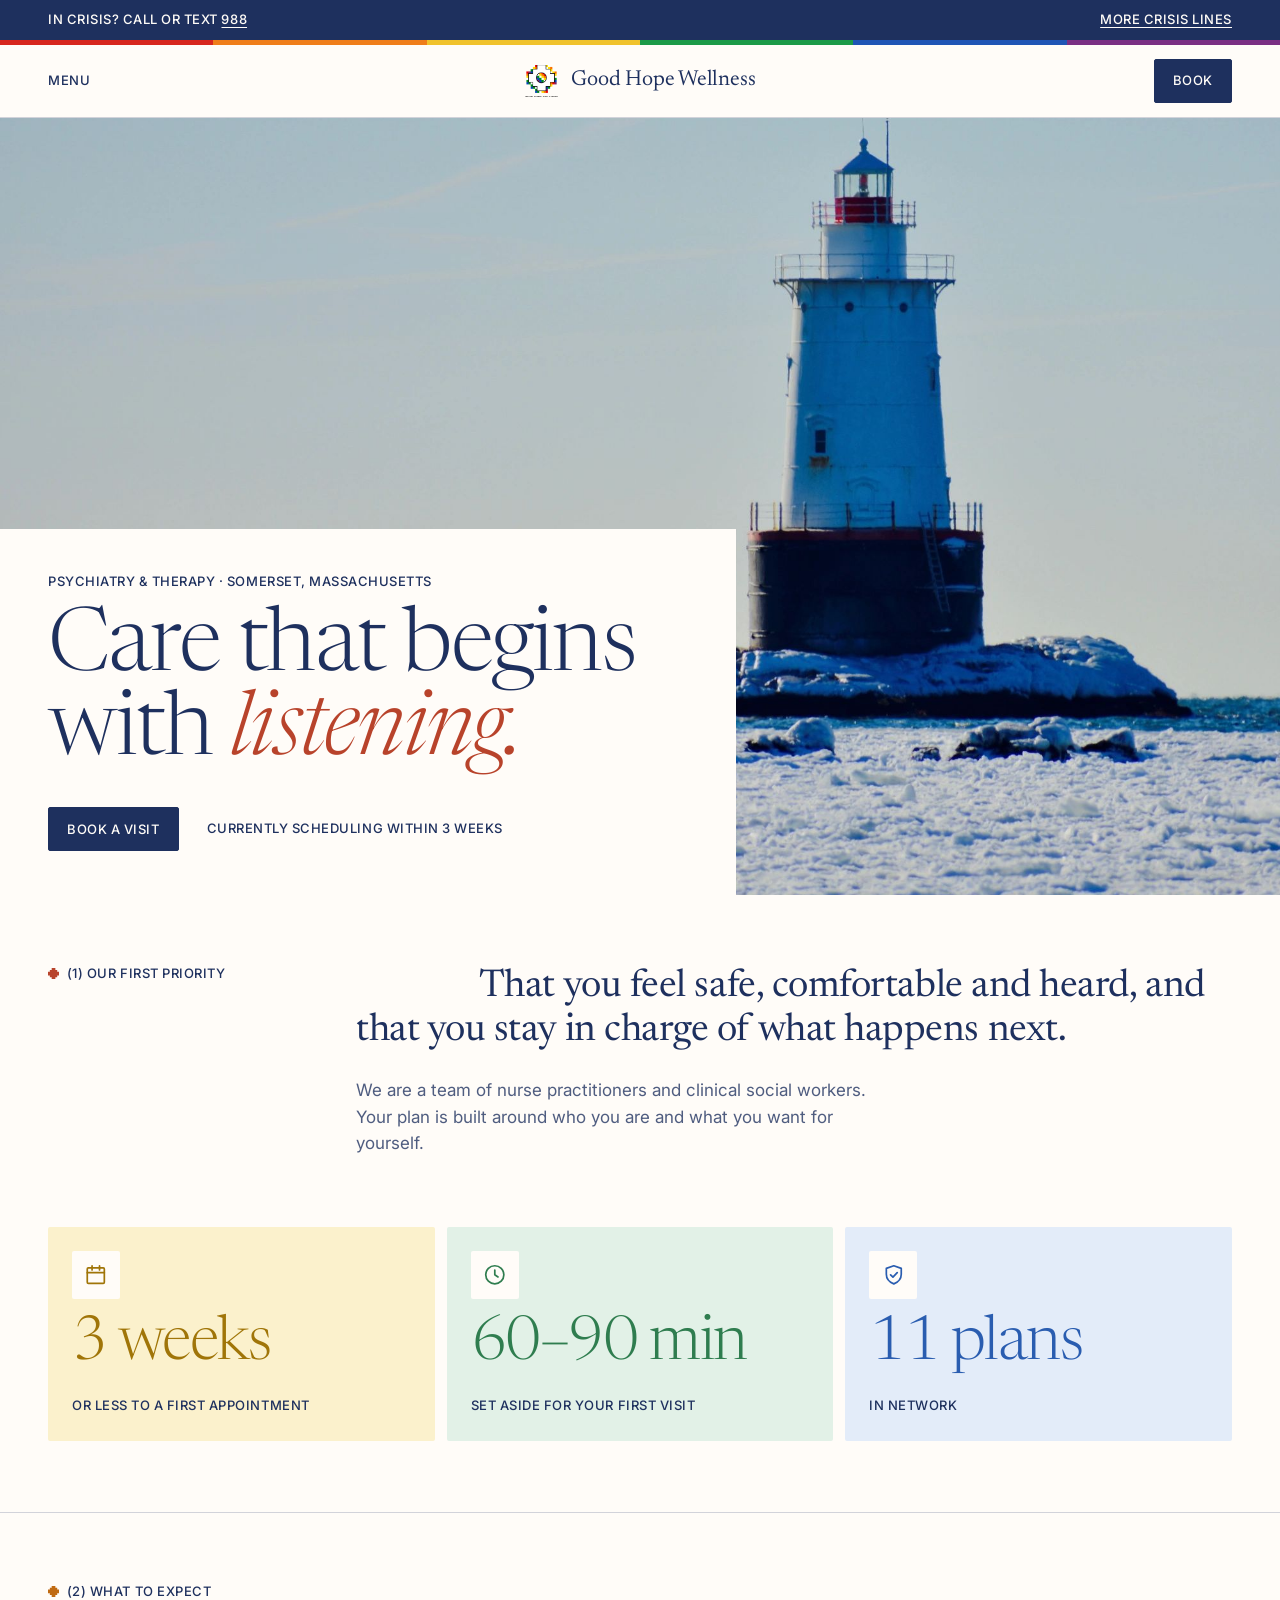
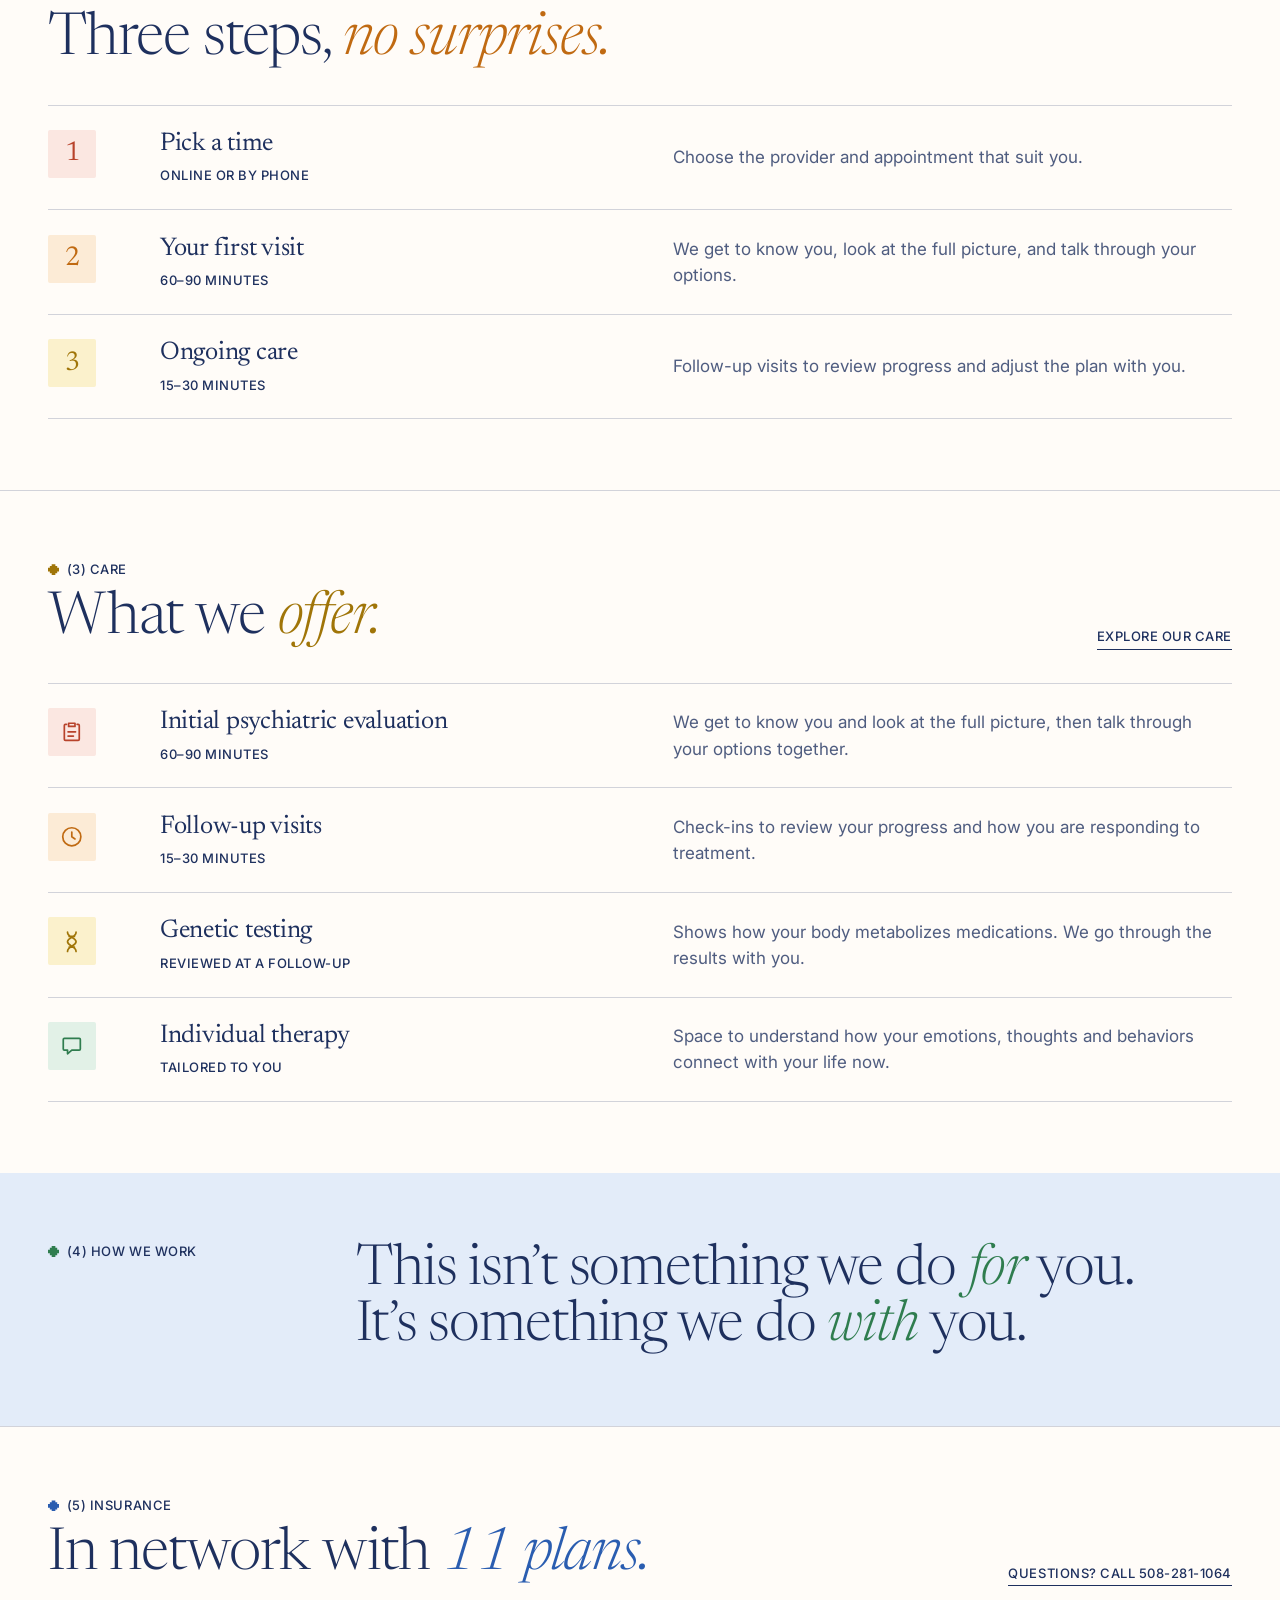
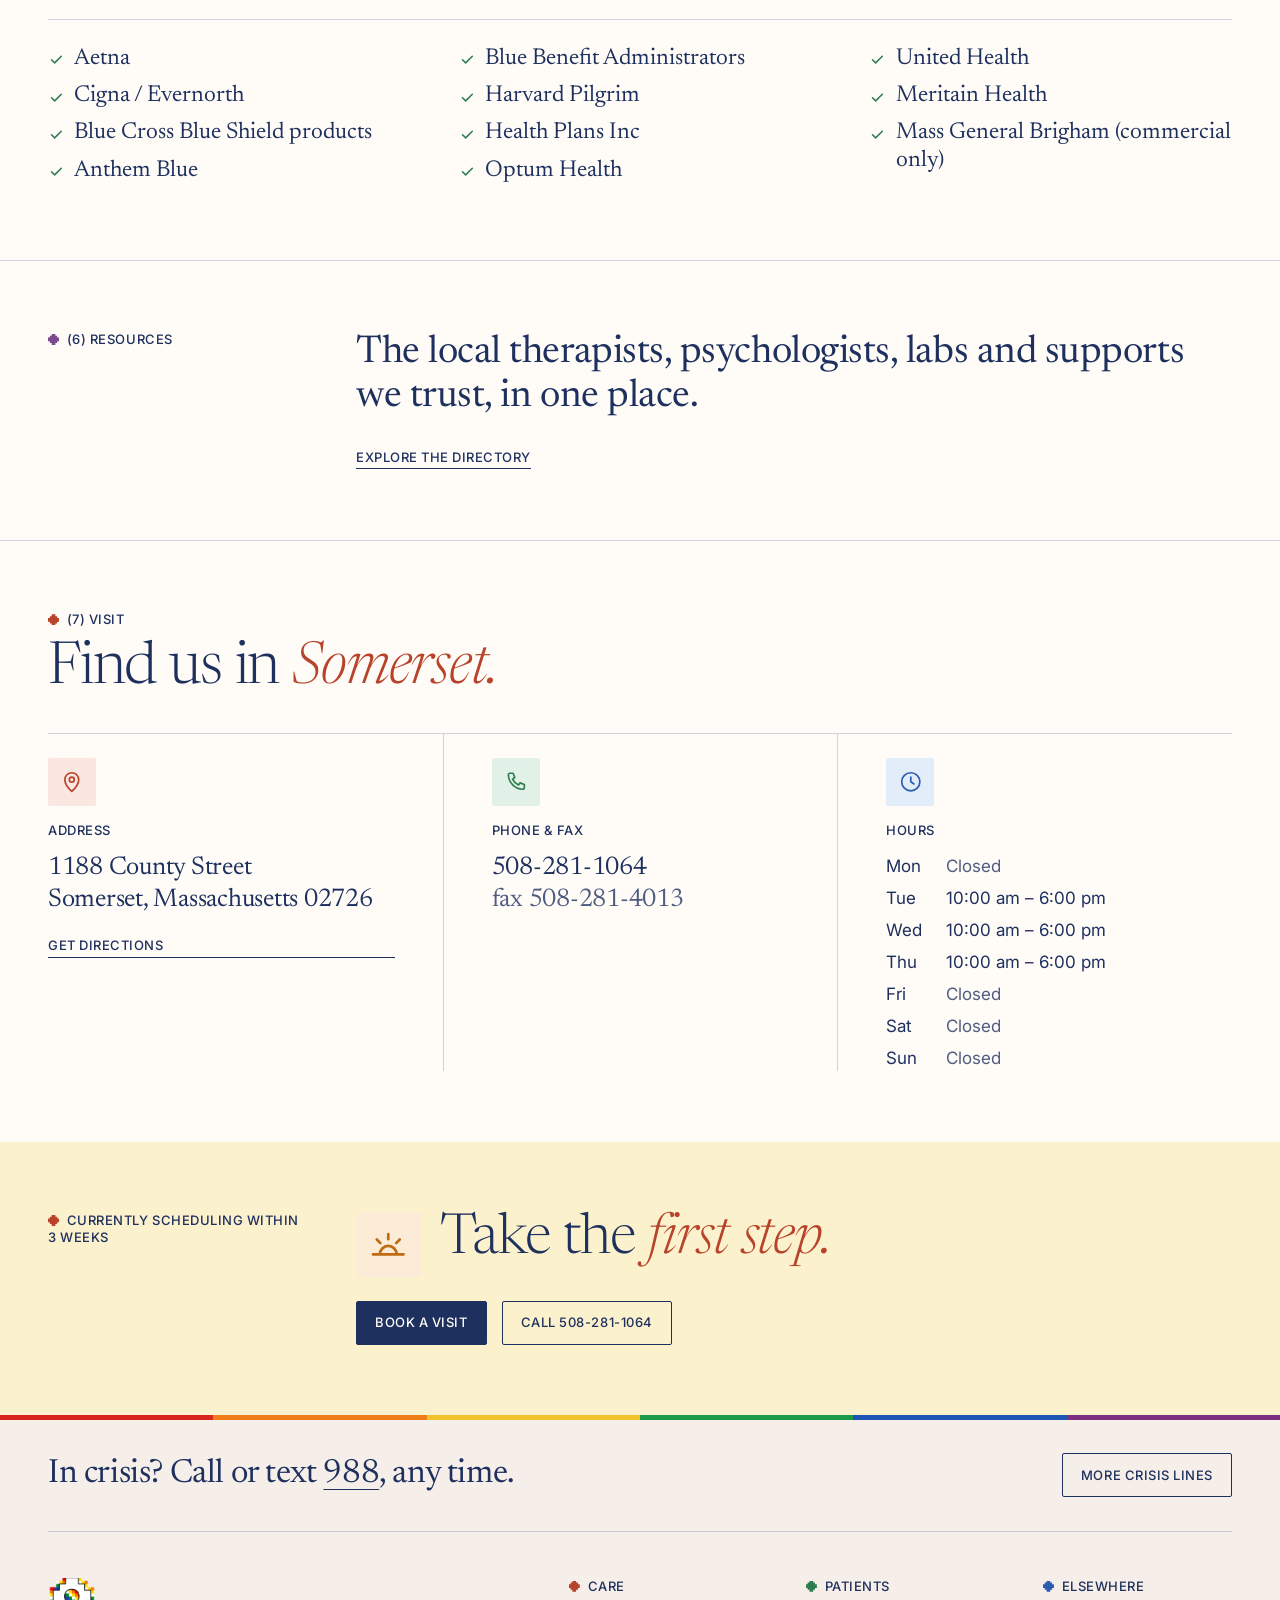
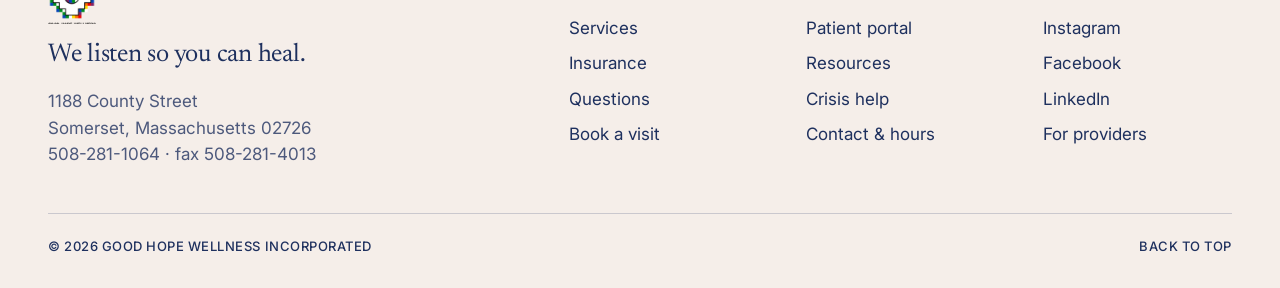
==== commit 3b11e33e: "Hero: remove the row of six marks Co-Authored-By: Claude Fable 5.2 <noreply@anthropic.com>" ====
--- a/index.html
+++ b/index.html
@@ -51,7 +51,6 @@
 <section class="hero">
   <div class="hero__img"><img src="assets/img/lighthouse.jpg" alt="A white lighthouse on a small rocky island, surrounded by an icy sea." width="2560" height="1407" fetchpriority="high"></div>
   <div class="hero__panel">
-    <div class="marks" aria-hidden="true"><span class="mark c1"></span><span class="mark c2"></span><span class="mark c3"></span><span class="mark c4"></span><span class="mark c5"></span><span class="mark c6"></span></div>
     <p class="label">Psychiatry &amp; therapy · Somerset, Massachusetts</p>
     <h1>Care that begins with <em>listening.</em></h1>
     <p class="hero__row"><a class="button" href="book/">Book a visit</a><span class="label">Currently scheduling within 3 weeks</span></p>
--- a/assets/css/site.css
+++ b/assets/css/site.css
@@ -138,8 +138,6 @@
 .hero__img img { position: absolute; inset: 0; width: 128%; max-width: none; height: 100%; object-fit: cover; object-position: 0 56%; }
 .hero__panel { position: absolute; left: 0; bottom: 0; background: var(--paper); padding: clamp(1.75rem, 3.4vw, 3.25rem) clamp(1.75rem, 4vw, 4rem) clamp(1.75rem, 3.4vw, 3rem) var(--gutter); width: min(46rem, 58%); }
 .hero__panel h1 { margin-block: 1.1rem 2rem; }
-.hero__panel .marks { margin-bottom: 1.1rem; }
-.hero__panel .marks .mark { width: 1rem; height: 1rem; }
 .hero__row { display: flex; flex-wrap: wrap; align-items: center; gap: 1rem 1.75rem; }
 
 /* ---------- sections ---------- */
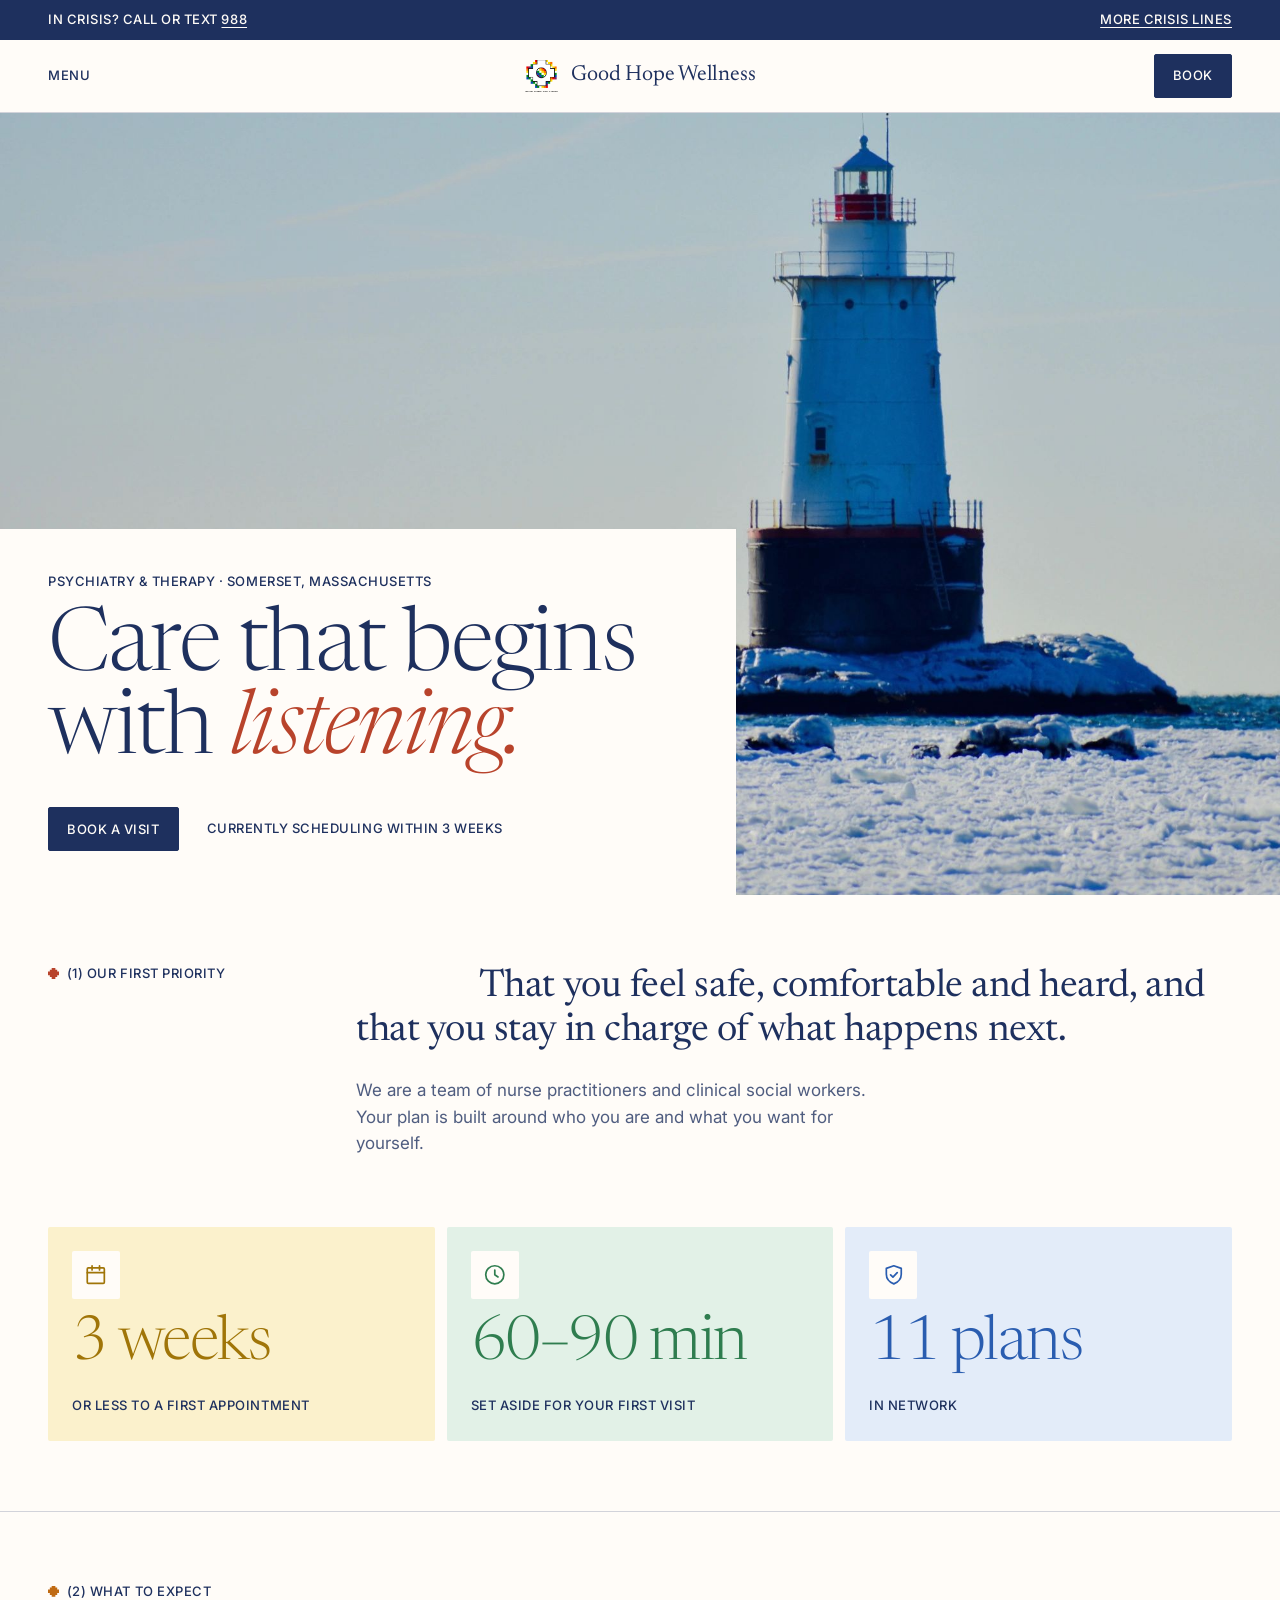
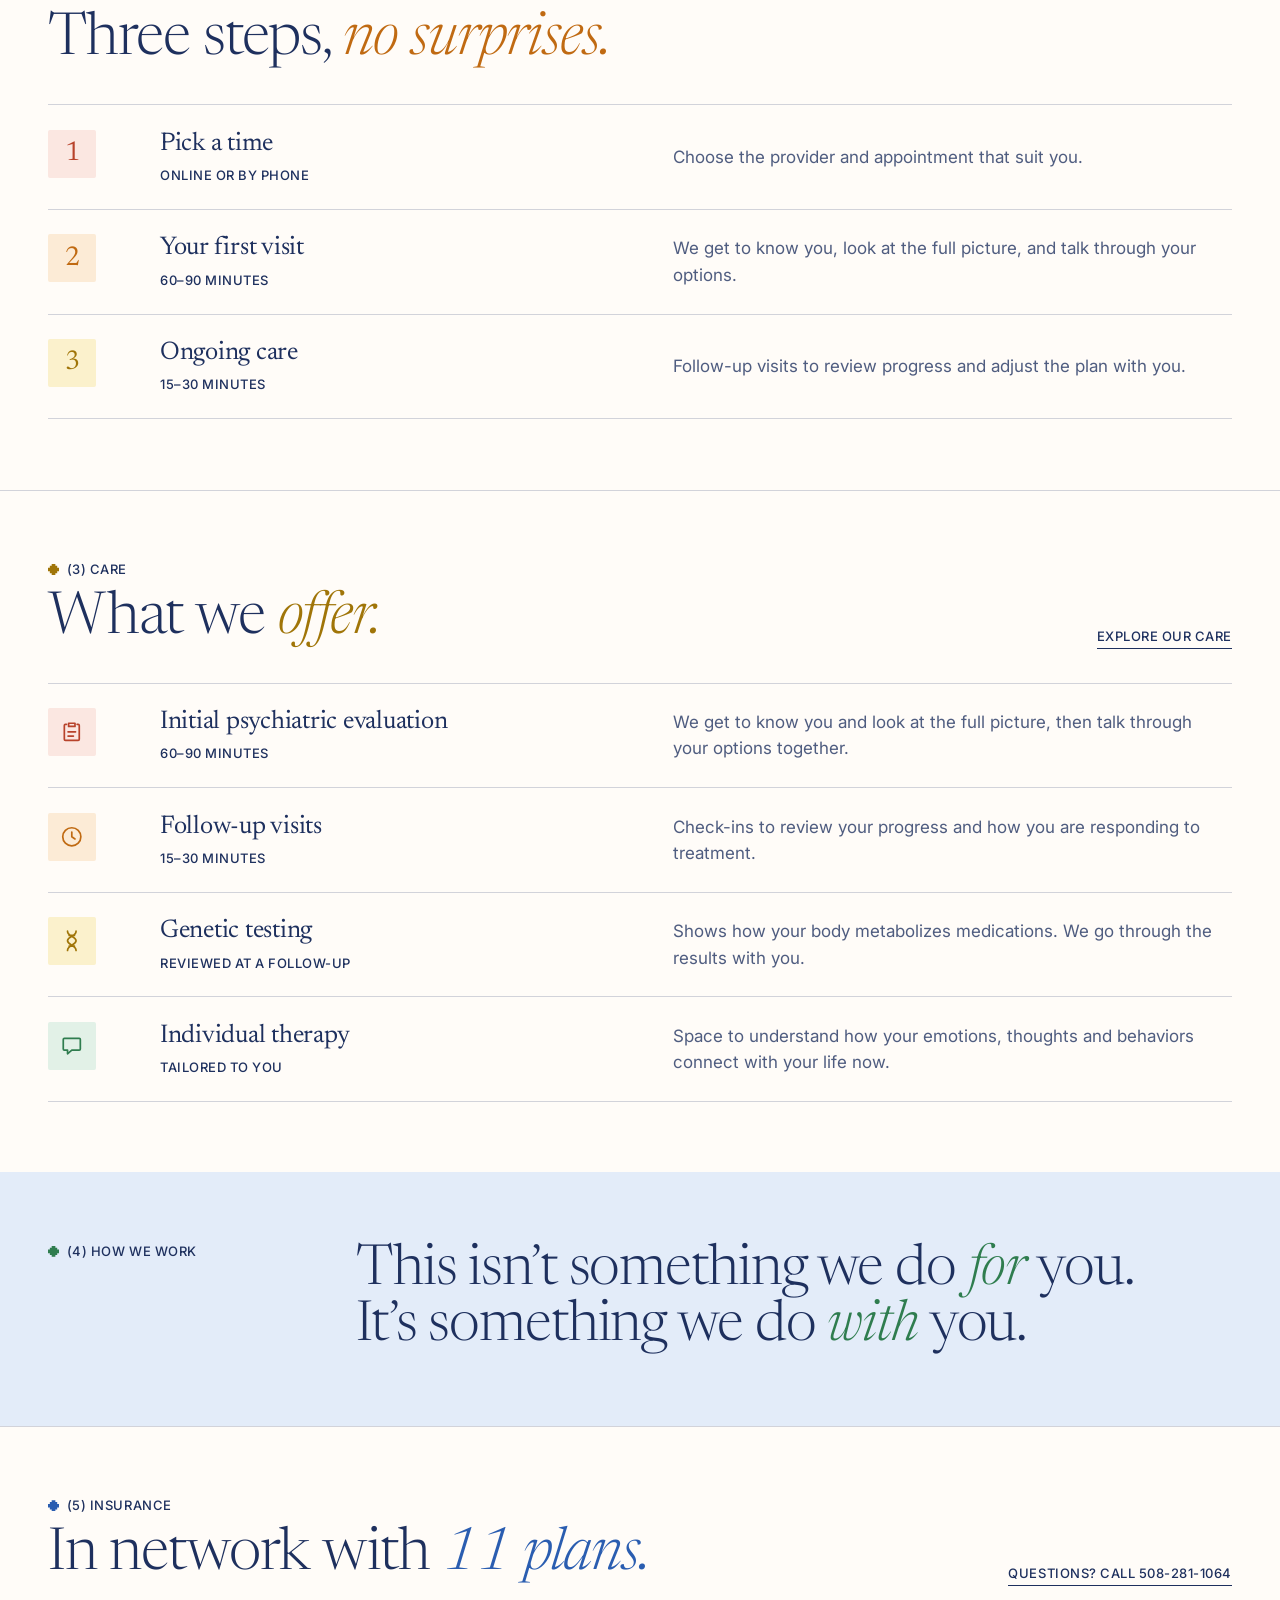
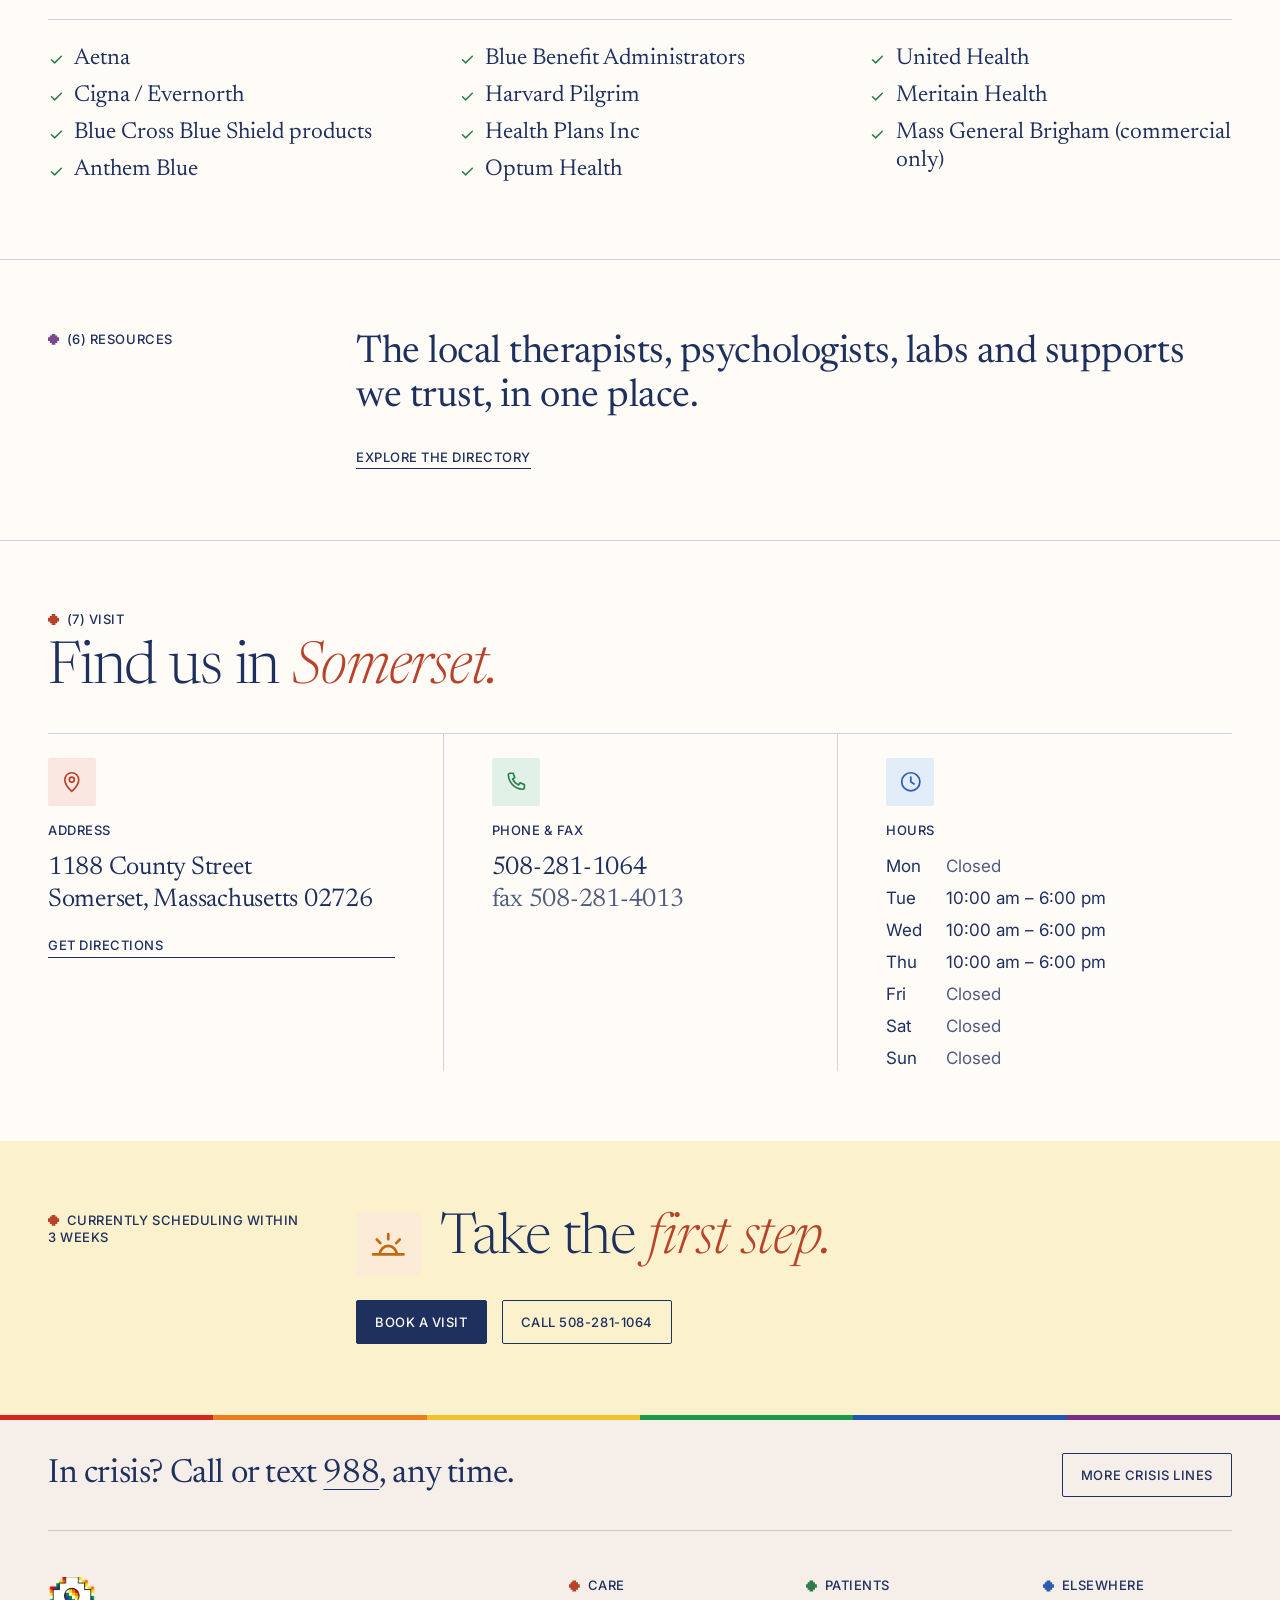
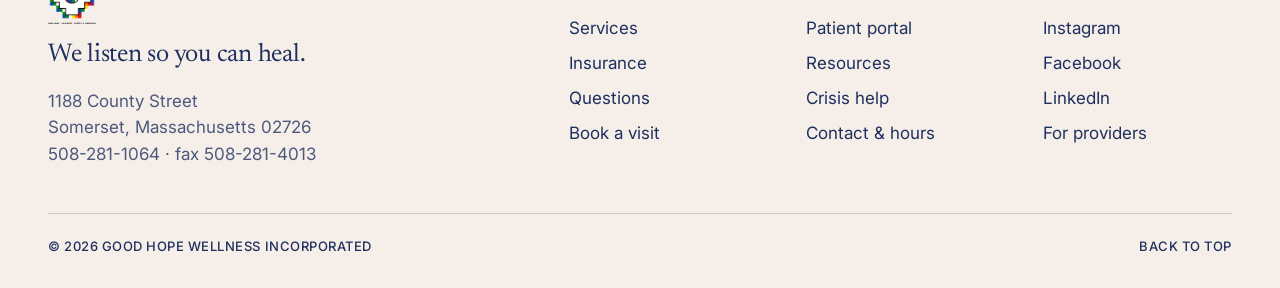
==== commit bd9b6609: "Remove the top rainbow stripe and the header rows of marks Co-Authored-By: Claude Fable 5.2 <noreply" ====
--- a/index.html
+++ b/index.html
@@ -26,7 +26,6 @@
     <a class="label" href="crisis/">More crisis lines</a>
   </div>
 </div>
-<div class="stripe" aria-hidden="true"></div>
 <header class="site-header">
   <div class="wrap bar">
     <a class="menu-btn label" href="#footer" role="button" data-menu-open aria-controls="menu" aria-expanded="false">Menu</a>
--- a/assets/css/site.css
+++ b/assets/css/site.css
@@ -64,8 +64,6 @@
 /* the stepped cross from the logo, as a small mark */
 .mark { display: inline-block; width: 0.85em; height: 0.85em; margin-right: 0.6em; vertical-align: -0.08em; background: var(--c, var(--ink));
   clip-path: polygon(33.33% 0, 66.67% 0, 66.67% 16.67%, 83.33% 16.67%, 83.33% 33.33%, 100% 33.33%, 100% 66.67%, 83.33% 66.67%, 83.33% 83.33%, 66.67% 83.33%, 66.67% 100%, 33.33% 100%, 33.33% 83.33%, 16.67% 83.33%, 16.67% 66.67%, 0 66.67%, 0 33.33%, 16.67% 33.33%, 16.67% 16.67%, 33.33% 16.67%); }
-.marks { display: flex; gap: 0.4rem; }
-.marks .mark { width: 0.8rem; height: 0.8rem; margin: 0; }
 
 .ico { display: grid; place-items: center; width: 3rem; height: 3rem; flex: none; background: var(--t, var(--paper-2)); color: var(--c, var(--ink)); border-radius: var(--radius); }
 .ico svg { width: 1.6rem; height: 1.6rem; }
@@ -133,7 +131,7 @@
 .menu__foot a { text-decoration: none; }
 
 /* ---------- hero ---------- */
-.hero { position: relative; height: calc(100svh - 7.7rem); min-height: 34rem; max-height: 62rem; overflow: hidden; }
+.hero { position: relative; height: calc(100svh - 7.4rem); min-height: 34rem; max-height: 62rem; overflow: hidden; }
 .hero__img { position: absolute; inset: 0; background: var(--paper-2); }
 .hero__img img { position: absolute; inset: 0; width: 128%; max-width: none; height: 100%; object-fit: cover; object-position: 0 56%; }
 .hero__panel { position: absolute; left: 0; bottom: 0; background: var(--paper); padding: clamp(1.75rem, 3.4vw, 3.25rem) clamp(1.75rem, 4vw, 4rem) clamp(1.75rem, 3.4vw, 3rem) var(--gutter); width: min(46rem, 58%); }
@@ -152,12 +150,11 @@
 
 .page-head { padding-block: clamp(2.25rem, 4.5vw, 4rem) clamp(2rem, 3.5vw, 3rem); border-bottom: 1px solid var(--rule); }
 .page-head .wrap { display: grid; grid-template-columns: minmax(0, 7fr) minmax(0, 5fr); column-gap: var(--gutter); align-items: end; }
-.page-head .marks { grid-column: 1 / -1; grid-row: 1; margin-bottom: 1rem; }
-.page-head .label { grid-column: 1 / -1; grid-row: 2; }
+.page-head .label { grid-column: 1 / -1; grid-row: 1; }
 .page-head { background: var(--t); }
-.page-head h1 { margin-block: 0.9rem 0; grid-column: 1; grid-row: 3 / span 2; align-self: end; }
-.page-head .statement { grid-column: 2; grid-row: 3; margin-top: 0.9rem; font-size: clamp(1.25rem, 1.9vw, 1.7rem); }
-.page-head .actions { grid-column: 2; grid-row: 4; display: flex; flex-wrap: wrap; gap: 0.75rem; margin-top: 1.5rem; }
+.page-head h1 { margin-block: 0.9rem 0; grid-column: 1; grid-row: 2 / span 2; align-self: end; }
+.page-head .statement { grid-column: 2; grid-row: 2; margin-top: 0.9rem; font-size: clamp(1.25rem, 1.9vw, 1.7rem); }
+.page-head .actions { grid-column: 2; grid-row: 3; display: flex; flex-wrap: wrap; gap: 0.75rem; margin-top: 1.5rem; }
 
 .facts { display: grid; grid-template-columns: repeat(3, minmax(0, 1fr)); gap: 0.75rem; }
 .facts li { padding: 1.5rem; background: var(--t); border-radius: var(--radius); }
@@ -278,7 +275,7 @@
   .aside, .main, .main--wide { grid-column: 1 / -1; }
   .grid { row-gap: 1.75rem; }
   .page-head .wrap { grid-template-columns: 1fr; }
-  .page-head .marks, .page-head .label, .page-head h1, .page-head .statement, .page-head .actions { grid-column: 1; grid-row: auto; }
+  .page-head .label, .page-head h1, .page-head .statement, .page-head .actions { grid-column: 1; grid-row: auto; }
   .page-head .statement { margin-top: 1.25rem; }
   .foot { grid-template-columns: repeat(3, minmax(0, 1fr)); }
   .foot__brand { grid-column: 1 / -1; }
